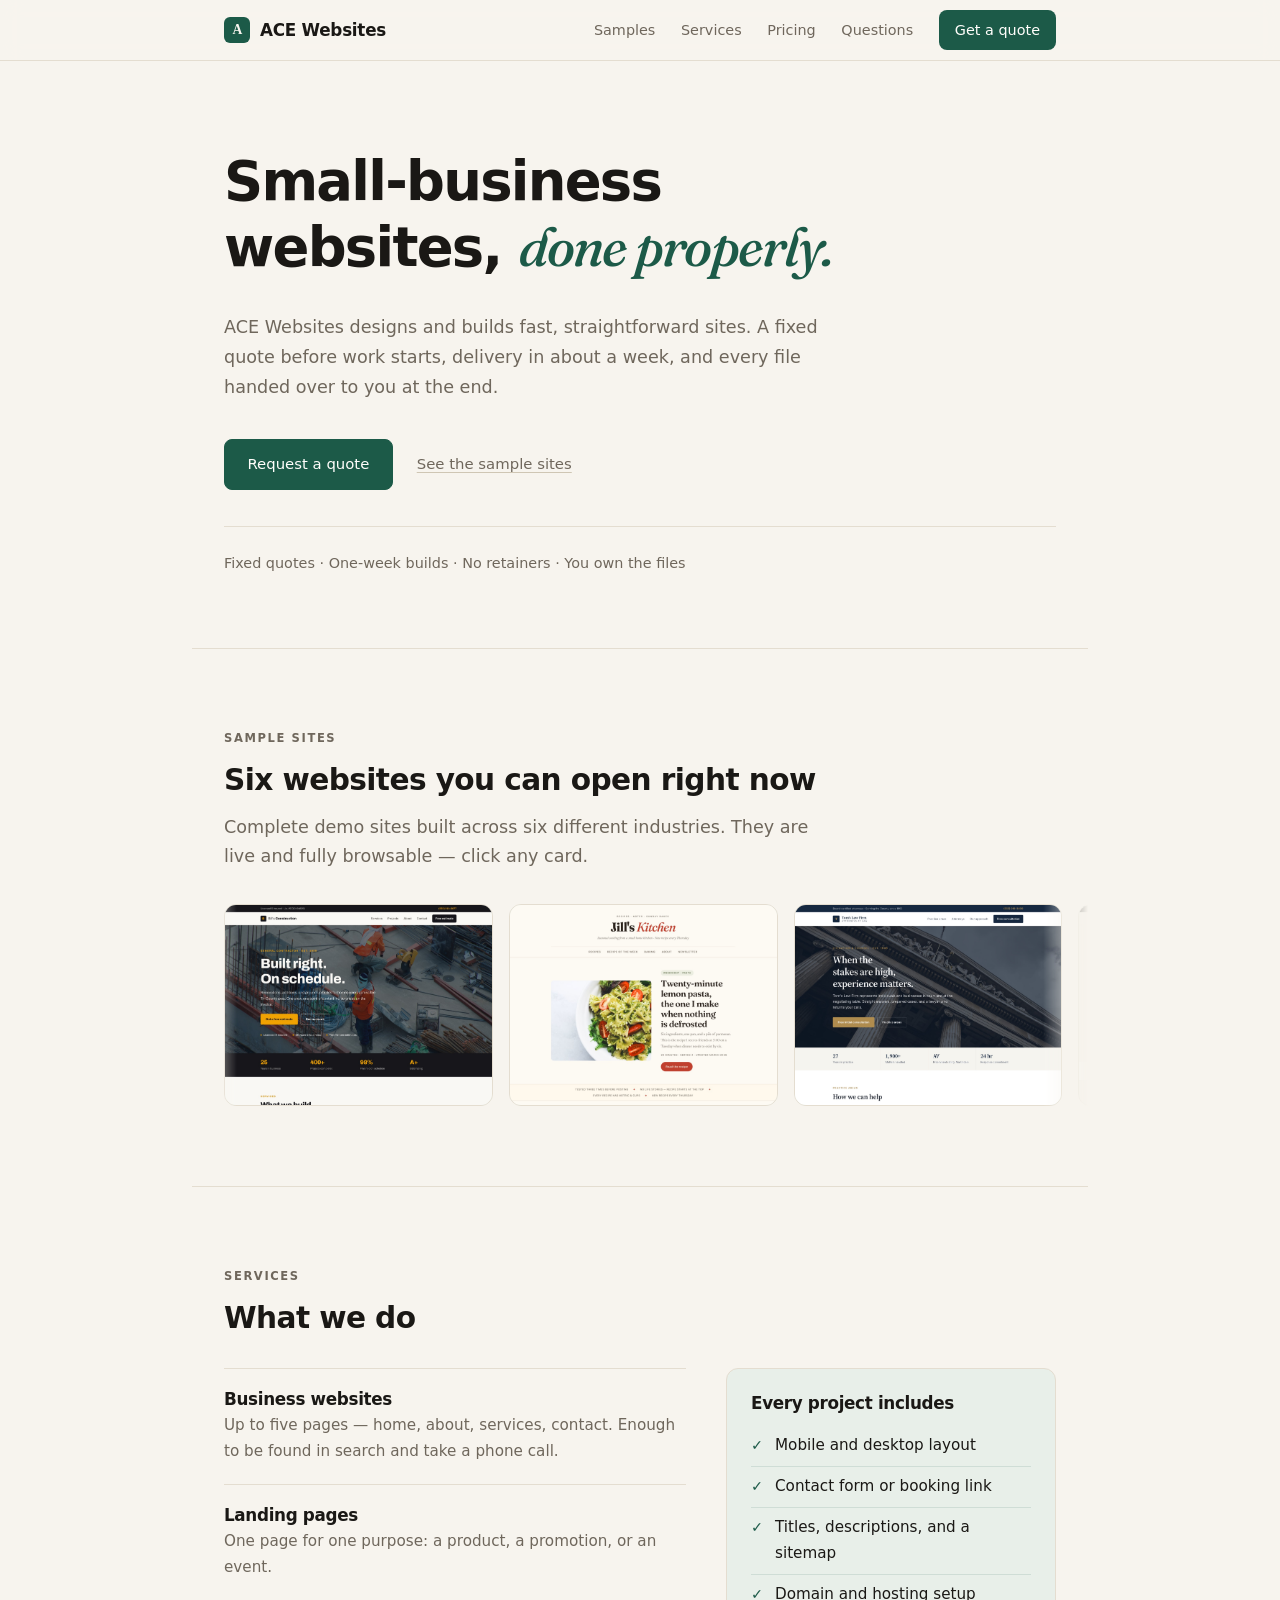
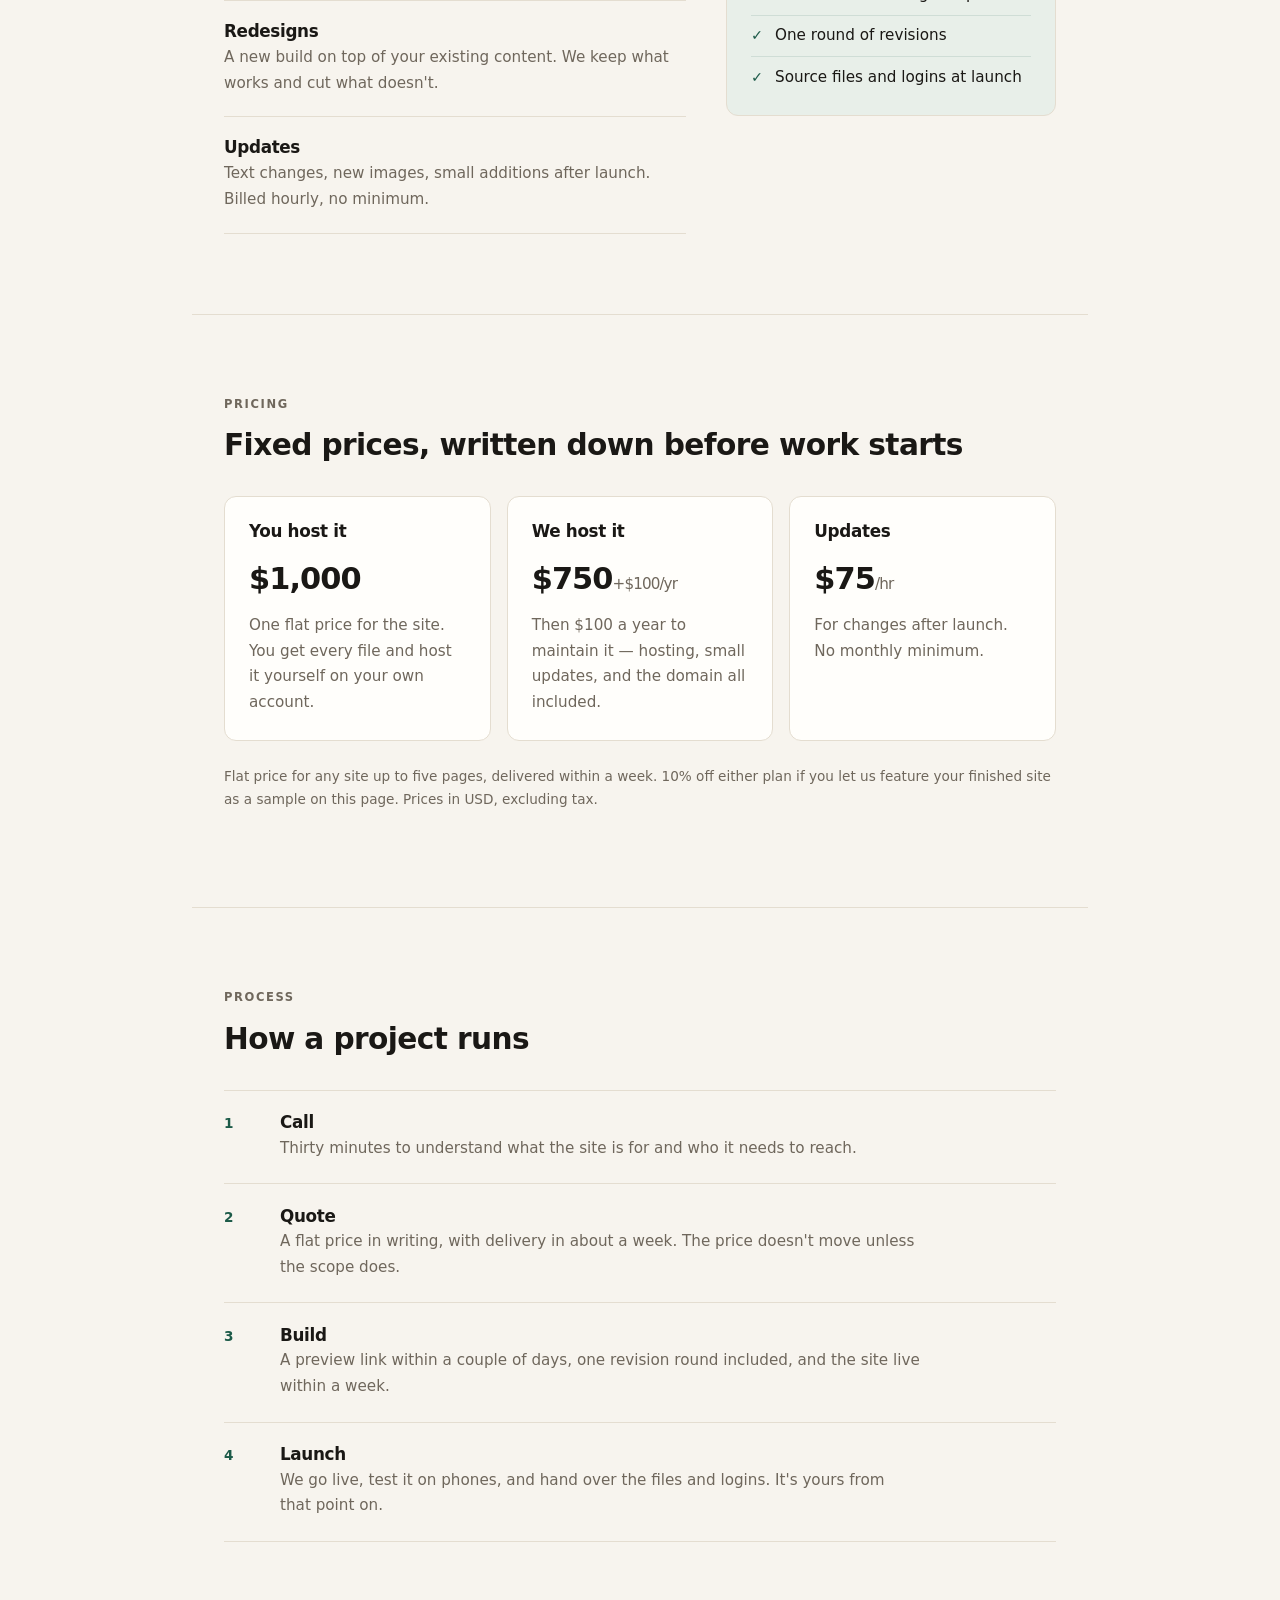
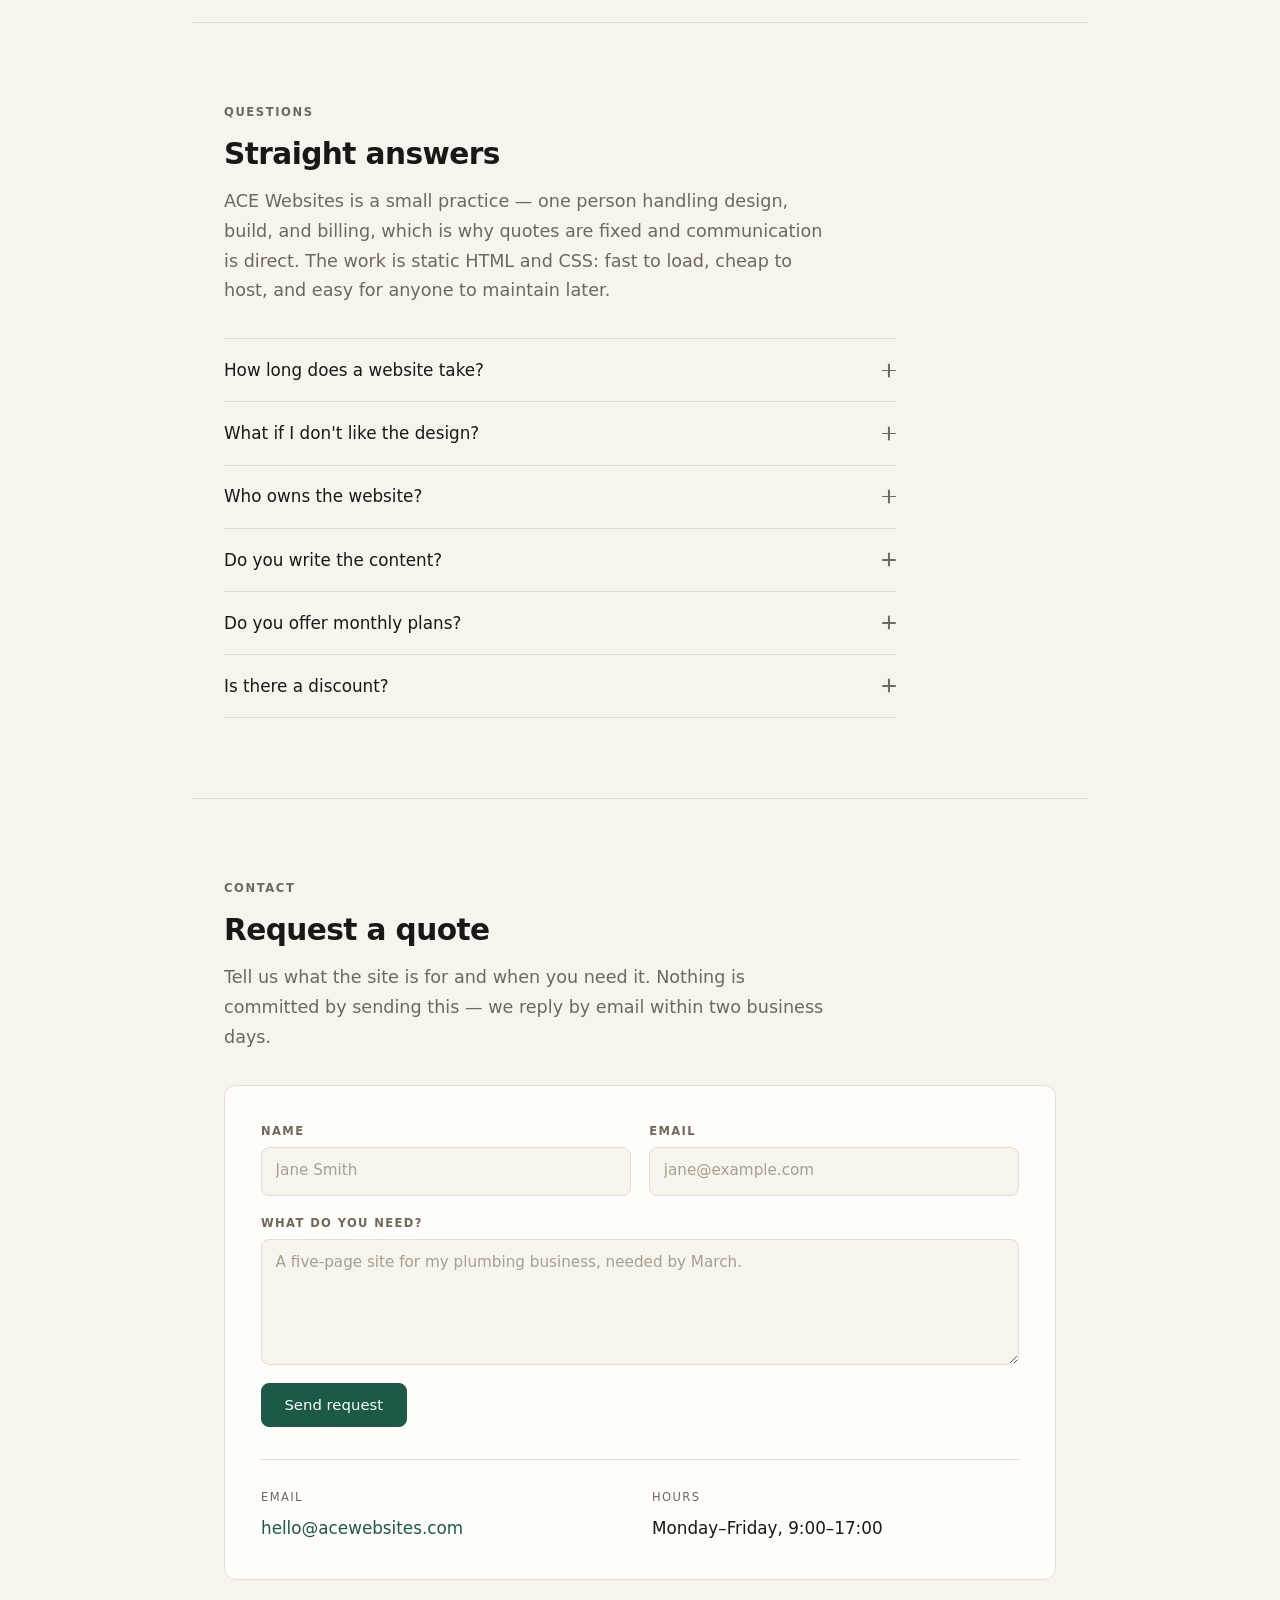
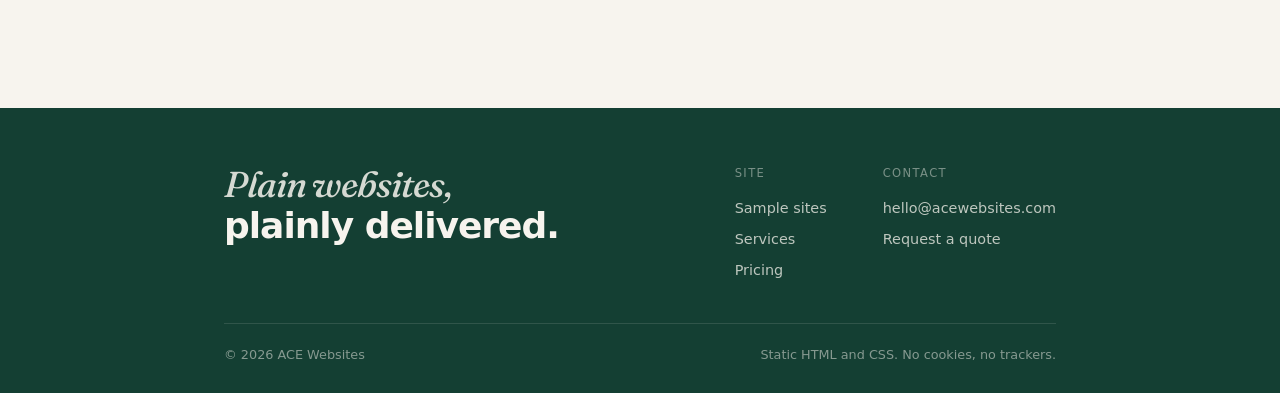
==== index.html @ e9042d72 "changes" ====
<!DOCTYPE html>
<html lang="en">
<head>
  <meta charset="utf-8">
  <meta name="viewport" content="width=device-width, initial-scale=1">
  <title>ACE Websites — Small-business websites, done properly</title>
  <meta name="description" content="ACE Websites designs and builds simple, fast websites for small businesses. Fixed quotes, one-week builds, no retainers. You own everything.">
  <link rel="preconnect" href="https://fonts.googleapis.com">
  <link rel="preconnect" href="https://fonts.gstatic.com" crossorigin>
  <link href="https://fonts.googleapis.com/css2?family=Fraunces:ital,opsz,wght@1,9..144,480&display=swap" rel="stylesheet">
  <link rel="stylesheet" href="styles.css">
  <link rel="icon" href="data:image/svg+xml,<svg xmlns='http://www.w3.org/2000/svg' viewBox='0 0 100 100'><rect width='100' height='100' rx='18' fill='%231c5a48'/><text x='50' y='67' font-size='54' text-anchor='middle' fill='%23f7f4ee' font-family='Georgia' font-weight='bold'>A</text></svg>">
</head>
<body>

  <a class="skip-link" href="#top">Skip to content</a>

  <header class="site-header">
    <div class="wrap header-inner">
      <a class="brand" href="#top">
        <span class="brand-mark" aria-hidden="true">A</span>
        <span>ACE Websites</span>
      </a>
      <nav class="nav">
        <a href="#work">Samples</a>
        <a href="#services">Services</a>
        <a href="#pricing">Pricing</a>
        <a href="#questions">Questions</a>
        <a class="nav-cta" href="#contact">Get a quote</a>
      </nav>
    </div>
  </header>

  <main id="top">

    <section class="hero wrap">
      <h1>Small-business websites, <em>done properly.</em></h1>
      <p class="lede">
        ACE Websites designs and builds fast, straightforward sites. A fixed
        quote before work starts, delivery in about a week, and every file
        handed over to you at the end.
      </p>
      <div class="hero-actions">
        <a class="button" href="#contact">Request a quote</a>
        <a class="text-link" href="#work">See the sample sites</a>
      </div>
      <p class="trust-line">Fixed quotes · One-week builds · No retainers · You own the files</p>
    </section>

    <section class="section wrap" id="work">
      <header class="section-head">
        <p class="section-label">Sample sites</p>
        <h2>Six websites you can open right now</h2>
        <p class="section-lede">
          Complete demo sites built across six different industries. They are
          live and fully browsable — click any card.
        </p>
      </header>
      <div class="showcase-wrap">
        <div class="showcase-track">
          <div class="showcase-set">
            <a class="showcase-item" href="BillsConstruction/" data-label='"Bill’s Construction" — open sample' aria-label="Open the Bill's Construction sample site">
              <img src="BillsConstruction/preview.jpg" alt="Bill's Construction homepage" loading="lazy">
            </a>
            <a class="showcase-item" href="JillsCooking/" data-label='"Jill’s Kitchen" — open sample' aria-label="Open the Jill's Kitchen sample site">
              <img src="JillsCooking/preview.jpg" alt="Jill's Kitchen homepage" loading="lazy">
            </a>
            <a class="showcase-item" href="TomsLaw/" data-label='"Tom’s Law Firm" — open sample' aria-label="Open the Tom's Law Firm sample site">
              <img src="TomsLaw/preview.jpg" alt="Tom's Law Firm homepage" loading="lazy">
            </a>
            <a class="showcase-item" href="DriftwoodCoffee/" data-label='"Driftwood Coffee Co." — open sample' aria-label="Open the Driftwood Coffee Co. sample site">
              <img src="DriftwoodCoffee/preview.jpg" alt="Driftwood Coffee Co. homepage" loading="lazy">
            </a>
            <a class="showcase-item" href="BarkleyGrooming/" data-label='"Barkley &amp; Co." — open sample' aria-label="Open the Barkley and Co. sample site">
              <img src="BarkleyGrooming/preview.jpg" alt="Barkley &amp; Co. homepage" loading="lazy">
            </a>
            <a class="showcase-item" href="IronsideBarber/" data-label='"Ironside Barber Co." — open sample' aria-label="Open the Ironside Barber Co. sample site">
              <img src="IronsideBarber/preview.jpg" alt="Ironside Barber Co. homepage" loading="lazy">
            </a>
          </div>
          <div class="showcase-set" aria-hidden="true">
            <a class="showcase-item" href="BillsConstruction/" tabindex="-1" data-label='"Bill’s Construction" — open sample'>
              <img src="BillsConstruction/preview.jpg" alt="" loading="lazy">
            </a>
            <a class="showcase-item" href="JillsCooking/" tabindex="-1" data-label='"Jill’s Kitchen" — open sample'>
              <img src="JillsCooking/preview.jpg" alt="" loading="lazy">
            </a>
            <a class="showcase-item" href="TomsLaw/" tabindex="-1" data-label='"Tom’s Law Firm" — open sample'>
              <img src="TomsLaw/preview.jpg" alt="" loading="lazy">
            </a>
            <a class="showcase-item" href="DriftwoodCoffee/" tabindex="-1" data-label='"Driftwood Coffee Co." — open sample'>
              <img src="DriftwoodCoffee/preview.jpg" alt="" loading="lazy">
            </a>
            <a class="showcase-item" href="BarkleyGrooming/" tabindex="-1" data-label='"Barkley &amp; Co." — open sample'>
              <img src="BarkleyGrooming/preview.jpg" alt="" loading="lazy">
            </a>
            <a class="showcase-item" href="IronsideBarber/" tabindex="-1" data-label='"Ironside Barber Co." — open sample'>
              <img src="IronsideBarber/preview.jpg" alt="" loading="lazy">
            </a>
          </div>
        </div>
      </div>
    </section>

    <section class="section wrap" id="services">
      <header class="section-head">
        <p class="section-label">Services</p>
        <h2>What we do</h2>
      </header>
      <div class="services-grid">
        <div class="service-list">
          <article class="service-item">
            <h3>Business websites</h3>
            <p>Up to five pages — home, about, services, contact. Enough to be found in search and take a phone call.</p>
          </article>
          <article class="service-item">
            <h3>Landing pages</h3>
            <p>One page for one purpose: a product, a promotion, or an event.</p>
          </article>
          <article class="service-item">
            <h3>Redesigns</h3>
            <p>A new build on top of your existing content. We keep what works and cut what doesn't.</p>
          </article>
          <article class="service-item">
            <h3>Updates</h3>
            <p>Text changes, new images, small additions after launch. Billed hourly, no minimum.</p>
          </article>
        </div>
        <aside class="includes">
          <h3>Every project includes</h3>
          <ul>
            <li>Mobile and desktop layout</li>
            <li>Contact form or booking link</li>
            <li>Titles, descriptions, and a sitemap</li>
            <li>Domain and hosting setup</li>
            <li>One round of revisions</li>
            <li>Source files and logins at launch</li>
          </ul>
        </aside>
      </div>
    </section>

    <section class="section wrap" id="pricing">
      <header class="section-head">
        <p class="section-label">Pricing</p>
        <h2>Fixed prices, written down before work starts</h2>
      </header>
      <div class="grid-3 pricing-grid">
        <article class="card price">
          <h3>You host it</h3>
          <p class="amount">$1,000</p>
          <p class="muted">One flat price for the site. You get every file and host it yourself on your own account.</p>
        </article>
        <article class="card price">
          <h3>We host it</h3>
          <p class="amount">$750<span>+$100/yr</span></p>
          <p class="muted">Then $100 a year to maintain it — hosting, small updates, and the domain all included.</p>
        </article>
        <article class="card price">
          <h3>Updates</h3>
          <p class="amount">$75<span>/hr</span></p>
          <p class="muted">For changes after launch. No monthly minimum.</p>
        </article>
      </div>
      <p class="fine">Flat price for any site up to five pages, delivered within a week. 10% off either plan if you let us feature your finished site as a sample on this page. Prices in USD, excluding tax.</p>
    </section>

    <section class="section wrap" id="process">
      <header class="section-head">
        <p class="section-label">Process</p>
        <h2>How a project runs</h2>
      </header>
      <ol class="steps">
        <li>
          <span class="step-num">1</span>
          <div class="step-body">
            <h3>Call</h3>
            <p>Thirty minutes to understand what the site is for and who it needs to reach.</p>
          </div>
        </li>
        <li>
          <span class="step-num">2</span>
          <div class="step-body">
            <h3>Quote</h3>
            <p>A flat price in writing, with delivery in about a week. The price doesn't move unless the scope does.</p>
          </div>
        </li>
        <li>
          <span class="step-num">3</span>
          <div class="step-body">
            <h3>Build</h3>
            <p>A preview link within a couple of days, one revision round included, and the site live within a week.</p>
          </div>
        </li>
        <li>
          <span class="step-num">4</span>
          <div class="step-body">
            <h3>Launch</h3>
            <p>We go live, test it on phones, and hand over the files and logins. It's yours from that point on.</p>
          </div>
        </li>
      </ol>
    </section>

    <section class="section wrap" id="questions">
      <header class="section-head">
        <p class="section-label">Questions</p>
        <h2>Straight answers</h2>
        <p class="section-lede">
          ACE Websites is a small practice — one person handling design, build,
          and billing, which is why quotes are fixed and communication is direct.
          The work is static HTML and CSS: fast to load, cheap to host, and easy
          for anyone to maintain later.
        </p>
      </header>
      <div class="faq">
        <details>
          <summary>How long does a website take?<span class="plus" aria-hidden="true"></span></summary>
          <p>About a week, once content and photos are supplied.</p>
        </details>
        <details>
          <summary>What if I don't like the design?<span class="plus" aria-hidden="true"></span></summary>
          <p>One revision round is included. Anything inside the agreed scope gets revised until it's right.</p>
        </details>
        <details>
          <summary>Who owns the website?<span class="plus" aria-hidden="true"></span></summary>
          <p>You do. The source files and the account logins are handed over at launch.</p>
        </details>
        <details>
          <summary>Do you write the content?<span class="plus" aria-hidden="true"></span></summary>
          <p>We edit what you send. Drafting pages from scratch is $50 per page.</p>
        </details>
        <details>
          <summary>Do you offer monthly plans?<span class="plus" aria-hidden="true"></span></summary>
          <p>No retainers. Builds are flat-priced — $1,000 if you host the files yourself, or $750 plus $100 a year if we host it, which covers maintenance and the domain. Otherwise updates are $75 an hour.</p>
        </details>
        <details>
          <summary>Is there a discount?<span class="plus" aria-hidden="true"></span></summary>
          <p>Yes — 10% off either plan if you let us use your finished site as a sample on this page.</p>
        </details>
      </div>
    </section>

    <section class="section wrap contact" id="contact">
      <header class="section-head">
        <p class="section-label">Contact</p>
        <h2>Request a quote</h2>
        <p class="section-lede">
          Tell us what the site is for and when you need it. Nothing is
          committed by sending this — we reply by email within two business days.
        </p>
      </header>
      <div class="contact-panel">
        <form id="quote-form" class="quote-form" novalidate>
          <div class="hp-field" aria-hidden="true">
            <label for="q-website">Website</label>
            <input id="q-website" name="website" type="text" tabindex="-1" autocomplete="off">
          </div>
          <div class="field">
            <label for="q-name">Name</label>
            <input id="q-name" name="name" type="text" required autocomplete="name" placeholder="Jane Smith">
          </div>
          <div class="field">
            <label for="q-email">Email</label>
            <input id="q-email" name="email" type="email" required autocomplete="email" placeholder="jane@example.com">
          </div>
          <div class="field field-full">
            <label for="q-message">What do you need?</label>
            <textarea id="q-message" name="message" rows="4" required placeholder="A five-page site for my plumbing business, needed by March."></textarea>
          </div>
          <div class="form-footer field-full">
            <button class="button" type="submit">Send request</button>
            <p id="form-status" class="form-status" role="status" aria-live="polite"></p>
          </div>
        </form>
        <div class="contact-rows">
          <div><span class="k">Email</span><a href="mailto:hello@acewebsites.com">hello@acewebsites.com</a></div>
          <div><span class="k">Hours</span>Monday–Friday, 9:00–17:00</div>
        </div>
      </div>
    </section>

  </main>

  <footer class="site-footer">
    <div class="wrap">
      <div class="footer-top">
        <p class="footer-word"><em>Plain websites,</em><br>plainly delivered.</p>
        <div class="footer-cols">
          <div>
            <span class="k">Site</span>
            <a href="#work">Sample sites</a>
            <a href="#services">Services</a>
            <a href="#pricing">Pricing</a>
          </div>
          <div>
            <span class="k">Contact</span>
            <a href="mailto:hello@acewebsites.com">hello@acewebsites.com</a>
            <a href="#contact">Request a quote</a>
          </div>
        </div>
      </div>
      <div class="footer-bottom">
        <span>© 2026 ACE Websites</span>
        <span>Static HTML and CSS. No cookies, no trackers.</span>
      </div>
    </div>
  </footer>

  <script src="script.js"></script>
</body>
</html>
---- styles.css ----
/* =========================================================
   ACE Websites

   One accent (green). Paper and ink.
   Surfaces: radius 12. Controls: radius 8.
   Hover = border/color change only.
   ========================================================= */

:root {
  --bg: #f7f4ee;
  --surface: #fffefb;
  --ink: #1a1815;
  --muted: #6f675c;
  --line: #e4ddd0;
  --line-strong: #cfc6b4;
  --green: #1c5a48;
  --green-dark: #143f33;
  --green-soft: #e8efe9;
  --radius: 12px;
  --radius-control: 8px;
  --max: 56rem;
  --pad: clamp(1.25rem, 4vw, 2rem);
  --ease: cubic-bezier(0.22, 1, 0.36, 1);
}

* { box-sizing: border-box; }

html { scroll-behavior: smooth; }

body {
  margin: 0;
  background: var(--bg);
  color: var(--ink);
  font-family: ui-sans-serif, system-ui, -apple-system, "Segoe UI", Helvetica, Arial, sans-serif;
  font-size: 1.05rem;
  line-height: 1.7;
  -webkit-font-smoothing: antialiased;
}

::selection { background: var(--green-soft); }

::-webkit-scrollbar { width: 10px; }
::-webkit-scrollbar-track { background: var(--bg); }
::-webkit-scrollbar-thumb { background: var(--line-strong); border-radius: 999px; border: 3px solid var(--bg); }
::-webkit-scrollbar-thumb:hover { background: var(--green); }

h1, h2, h3 {
  font-weight: 600;
  letter-spacing: -0.02em;
  line-height: 1.2;
  margin: 0 0 0.6em;
  text-wrap: balance;
}

h1 {
  font-size: clamp(2.5rem, 5.5vw, 3.4rem);
  letter-spacing: -0.032em;
}

h1 em {
  font-family: "Fraunces", Georgia, serif;
  font-style: italic;
  font-weight: 480;
  color: var(--green);
}

h2 { font-size: clamp(1.45rem, 3vw, 1.85rem); }
h3 { font-size: 1.05rem; margin-bottom: 0.4em; }

p { margin: 0 0 1rem; }

a { color: var(--green); }

:focus-visible {
  outline: 2px solid var(--green);
  outline-offset: 2px;
  border-radius: 3px;
}

.skip-link {
  position: absolute;
  left: -9999px;
  top: 0;
  background: var(--ink);
  color: var(--bg);
  padding: 0.6rem 1rem;
  z-index: 100;
}

.skip-link:focus { left: 0; }

.wrap {
  max-width: var(--max);
  margin: 0 auto;
  padding-inline: var(--pad);
}

/* Type utilities */

.section-label {
  font-size: 0.72rem;
  font-weight: 600;
  text-transform: uppercase;
  letter-spacing: 0.14em;
  color: var(--muted);
  margin: 0 0 0.9rem;
}

.lede, .section-lede {
  font-size: 1.1rem;
  color: var(--muted);
  max-width: 38rem;
}

.muted { color: var(--muted); }

.fine { font-size: 0.85rem; color: var(--muted); margin-top: 1.5rem; }

.k {
  display: block;
  font-size: 0.72rem;
  text-transform: uppercase;
  letter-spacing: 0.12em;
  color: var(--muted);
  margin-bottom: 0.4rem;
}

/* Header */

.site-header {
  position: sticky;
  top: 0;
  z-index: 10;
  background: rgba(247, 244, 238, 0.88);
  backdrop-filter: blur(10px);
  -webkit-backdrop-filter: blur(10px);
  border-bottom: 1px solid var(--line);
}

.header-inner {
  display: flex;
  align-items: center;
  justify-content: space-between;
  gap: 1rem;
  height: 3.75rem;
}

.brand {
  display: inline-flex;
  align-items: center;
  gap: 0.6rem;
  font-weight: 600;
  letter-spacing: -0.015em;
  text-decoration: none;
  color: var(--ink);
}

.brand-mark {
  display: grid;
  place-items: center;
  width: 1.65rem;
  height: 1.65rem;
  border-radius: 6px;
  background: var(--green);
  color: var(--bg);
  font-family: Georgia, serif;
  font-weight: 700;
  font-size: 0.85rem;
}

.nav {
  display: flex;
  align-items: center;
  gap: clamp(0.9rem, 2.5vw, 1.6rem);
  font-size: 0.9rem;
  font-weight: 500;
}

.nav a {
  text-decoration: none;
  color: var(--muted);
  transition: color 0.15s ease;
}

.nav a:hover { color: var(--ink); }

.nav-cta {
  background: var(--green);
  color: var(--surface) !important;
  padding: 0.5rem 1rem;
  border-radius: var(--radius-control);
  transition: background 0.15s ease;
}

.nav-cta:hover { background: var(--green-dark); color: var(--surface) !important; }

/* Hero */

.hero {
  padding-top: clamp(3.5rem, 9vw, 5.5rem);
  padding-bottom: clamp(3rem, 8vw, 4.5rem);
}

.hero .lede { margin-top: 1.25rem; }

.hero-actions {
  display: flex;
  align-items: center;
  gap: 1.5rem;
  flex-wrap: wrap;
  margin-top: 2.25rem;
}

.trust-line {
  margin: 2.25rem 0 0;
  padding-top: 1.5rem;
  border-top: 1px solid var(--line);
  font-size: 0.9rem;
  color: var(--muted);
}

.button {
  display: inline-block;
  background: var(--green);
  color: var(--surface);
  text-decoration: none;
  font-size: 0.93rem;
  font-weight: 500;
  font-family: inherit;
  padding: 0.75rem 1.4rem;
  border: 1px solid var(--green);
  border-radius: var(--radius-control);
  cursor: pointer;
  transition: background 0.15s ease, border-color 0.15s ease;
}

.button:hover { background: var(--green-dark); border-color: var(--green-dark); }

.button:disabled { opacity: 0.55; cursor: wait; }

.text-link {
  font-size: 0.93rem;
  font-weight: 500;
  color: var(--muted);
  text-decoration: underline;
  text-underline-offset: 3px;
  text-decoration-color: var(--line-strong);
  transition: color 0.15s ease, text-decoration-color 0.15s ease;
}

.text-link:hover { color: var(--ink); text-decoration-color: var(--green); }

/* Sections */

.section {
  padding-block: clamp(3.5rem, 8vw, 5rem);
  border-top: 1px solid var(--line);
}

.section-head { margin-bottom: 2rem; }
.section-head h2 { margin-bottom: 0; }
.section-head .section-lede { margin-top: 0.9rem; }

/* Cards */

.grid-3 {
  display: grid;
  grid-template-columns: repeat(3, 1fr);
  gap: 1rem;
}

.card {
  background: var(--surface);
  border: 1px solid var(--line);
  border-radius: var(--radius);
  padding: 1.5rem;
  transition: border-color 0.15s ease;
}

.card:hover { border-color: var(--line-strong); }

.card p { font-size: 0.95rem; color: var(--muted); margin: 0; }

/* Services */

.services-grid {
  display: grid;
  grid-template-columns: 1.4fr 1fr;
  gap: clamp(1.5rem, 4vw, 2.5rem);
  align-items: start;
}

.service-list {
  border-top: 1px solid var(--line);
}

.service-item {
  padding: 1.25rem 0;
  border-bottom: 1px solid var(--line);
}

.service-item h3 { margin-bottom: 0.2rem; }

.service-item p {
  margin: 0;
  color: var(--muted);
  font-size: 0.95rem;
}

.includes {
  background: var(--green-soft);
  border: 1px solid var(--line);
  border-radius: var(--radius);
  padding: 1.5rem;
}

.includes h3 { margin-bottom: 0.75rem; }

.includes ul {
  list-style: none;
  margin: 0;
  padding: 0;
  font-size: 0.95rem;
}

.includes li {
  position: relative;
  padding: 0.45rem 0 0.45rem 1.5rem;
  border-bottom: 1px solid rgba(28, 90, 72, 0.12);
}

.includes li:last-child { border-bottom: 0; padding-bottom: 0; }

.includes li::before {
  content: "✓";
  position: absolute;
  left: 0;
  color: var(--green);
  font-weight: 700;
  font-size: 0.9rem;
}

/* Pricing */

.price .amount {
  font-size: 1.9rem;
  font-weight: 600;
  letter-spacing: -0.03em;
  color: var(--ink);
  margin: 0.75rem 0 0.5rem;
  font-variant-numeric: tabular-nums;
}

.price .amount span { font-size: 0.95rem; font-weight: 400; color: var(--muted); }

/* Process */

.steps {
  list-style: none;
  margin: 0;
  padding: 0;
  border-top: 1px solid var(--line);
}

.steps li {
  display: grid;
  grid-template-columns: 2.5rem 1fr;
  gap: 1rem;
  padding: 1.35rem 0;
  border-bottom: 1px solid var(--line);
  align-items: baseline;
}

.step-num {
  font-size: 0.85rem;
  font-weight: 600;
  color: var(--green);
  font-variant-numeric: tabular-nums;
}

.step-body h3 { margin-bottom: 0.2rem; }

.step-body p {
  margin: 0;
  color: var(--muted);
  font-size: 0.95rem;
  max-width: 40rem;
}

/* Showcase */

.showcase-wrap {
  overflow: hidden;
  margin-inline: calc(var(--pad) * -1);
  padding-inline: var(--pad);
  mask-image: linear-gradient(90deg, transparent, #000 5%, #000 95%, transparent);
  -webkit-mask-image: linear-gradient(90deg, transparent, #000 5%, #000 95%, transparent);
}

.showcase-track {
  display: flex;
  gap: 1rem;
  width: max-content;
  animation: showcase-scroll 90s linear infinite;
}

.showcase-wrap:hover .showcase-track,
.showcase-wrap:focus-within .showcase-track {
  animation-play-state: paused;
}

.showcase-set {
  display: flex;
  gap: 1rem;
}

@keyframes showcase-scroll {
  to { transform: translateX(calc(-50% - 0.5rem)); }
}

.showcase-item {
  position: relative;
  flex: none;
  width: clamp(15rem, 21vw, 17.5rem);
  border: 1px solid var(--line);
  border-radius: var(--radius);
  overflow: hidden;
  aspect-ratio: 4 / 3;
  background: var(--green-soft);
  transition: border-color 0.15s ease;
  display: block;
}

.showcase-item img {
  width: 100%;
  height: 100%;
  object-fit: cover;
  object-position: top center;
}

a.showcase-item { text-decoration: none; }

a.showcase-item::before {
  content: attr(data-label);
  position: absolute;
  left: 1rem;
  bottom: 0.9rem;
  z-index: 2;
  color: #fff;
  font-size: 0.82rem;
  font-weight: 600;
  letter-spacing: 0.01em;
  text-shadow: 0 1px 4px rgba(0, 0, 0, 0.5);
  opacity: 0;
  transition: opacity 0.15s ease;
  pointer-events: none;
}

a.showcase-item:hover::before { opacity: 1; }

a.showcase-item::after {
  content: "";
  position: absolute;
  inset: 0;
  background: rgba(26, 24, 21, 0);
  transition: background 0.15s ease;
}

a.showcase-item:hover { border-color: var(--line-strong); }
a.showcase-item:hover::after { background: rgba(26, 24, 21, 0.12); }

/* FAQ */

.faq {
  margin: 0;
  max-width: 42rem;
  border-top: 1px solid var(--line);
}

.faq details { border-bottom: 1px solid var(--line); }

.faq summary {
  display: flex;
  align-items: center;
  justify-content: space-between;
  gap: 1rem;
  padding: 1.05rem 0;
  font-weight: 500;
  cursor: pointer;
  list-style: none;
  transition: color 0.15s ease;
}

.faq summary:hover { color: var(--green); }

.faq summary::-webkit-details-marker { display: none; }

.plus {
  position: relative;
  flex: none;
  width: 0.9rem;
  height: 0.9rem;
}

.plus::before, .plus::after {
  content: "";
  position: absolute;
  top: calc(50% - 0.75px);
  left: 0;
  right: 0;
  height: 1.5px;
  background: var(--muted);
  border-radius: 2px;
  transition: transform 0.2s var(--ease), background 0.15s ease;
}

.plus::after { transform: rotate(90deg); }

details[open] .plus::before,
details[open] .plus::after { background: var(--green); }

details[open] .plus::after { transform: rotate(0deg); }

.faq p {
  margin: 0;
  padding: 0 0 1.15rem;
  color: var(--muted);
  font-size: 0.95rem;
  max-width: 38rem;
}

/* Contact */

.contact-panel {
  background: var(--surface);
  border: 1px solid var(--line);
  border-radius: var(--radius);
  padding: clamp(1.5rem, 4vw, 2.25rem);
}

.quote-form {
  display: grid;
  grid-template-columns: 1fr 1fr;
  gap: 1.15rem;
  margin-bottom: 2rem;
}

.field { display: flex; flex-direction: column; gap: 0.35rem; }
.field-full { grid-column: 1 / -1; }

/* Honeypot: off-screen, not display:none (bots check for that) */
.hp-field {
  position: absolute;
  left: -9999px;
  top: auto;
  width: 1px;
  height: 1px;
  overflow: hidden;
}

.quote-form label {
  font-size: 0.72rem;
  font-weight: 600;
  text-transform: uppercase;
  letter-spacing: 0.12em;
  color: var(--muted);
}

.quote-form input,
.quote-form textarea {
  font: inherit;
  font-size: 0.95rem;
  color: var(--ink);
  background: var(--bg);
  border: 1px solid var(--line);
  border-radius: var(--radius-control);
  padding: 0.65rem 0.85rem;
  transition: border-color 0.15s ease, box-shadow 0.15s ease;
}

.quote-form textarea { resize: vertical; }

.quote-form input:focus,
.quote-form textarea:focus {
  outline: none;
  border-color: var(--green);
  box-shadow: 0 0 0 3px var(--green-soft);
}

.quote-form input::placeholder,
.quote-form textarea::placeholder { color: #a89e8e; }

.form-footer {
  display: flex;
  align-items: center;
  gap: 1.25rem;
  flex-wrap: wrap;
}

.form-status { font-size: 0.9rem; color: var(--muted); margin: 0; }
.form-status.success { color: var(--green); font-weight: 500; }
.form-status.error { color: #a03d1f; font-weight: 500; }

.contact-rows {
  display: grid;
  grid-template-columns: 1fr 1fr;
  gap: 1.5rem;
  padding-top: 1.75rem;
  border-top: 1px solid var(--line);
}

.contact-rows a { text-decoration: none; font-weight: 500; }
.contact-rows a:hover { text-decoration: underline; text-underline-offset: 3px; }

/* Footer */

.site-footer {
  margin-top: clamp(1.5rem, 5vw, 3rem);
  background: var(--green-dark);
  color: rgba(247, 244, 238, 0.75);
}

.site-footer a { color: rgba(247, 244, 238, 0.75); text-decoration: none; }
.site-footer a:hover { color: var(--surface); }

.site-footer .k { color: rgba(247, 244, 238, 0.45); }

.footer-top {
  display: flex;
  justify-content: space-between;
  gap: 2.5rem;
  flex-wrap: wrap;
  padding-block: clamp(2.5rem, 6vw, 3.5rem) 2.5rem;
}

.footer-word {
  font-size: clamp(1.6rem, 4vw, 2.25rem);
  font-weight: 600;
  letter-spacing: -0.028em;
  line-height: 1.15;
  color: var(--bg);
  margin: 0;
}

.footer-word em {
  font-family: "Fraunces", Georgia, serif;
  font-style: italic;
  font-weight: 480;
  color: rgba(247, 244, 238, 0.85);
}

.footer-cols { display: flex; gap: clamp(2rem, 6vw, 3.5rem); }

.footer-cols > div {
  display: flex;
  flex-direction: column;
  gap: 0.4rem;
  font-size: 0.9rem;
}

.footer-bottom {
  display: flex;
  justify-content: space-between;
  gap: 1rem;
  flex-wrap: wrap;
  padding-block: 1.25rem 1.75rem;
  border-top: 1px solid rgba(247, 244, 238, 0.12);
  font-size: 0.8rem;
  color: rgba(247, 244, 238, 0.5);
}

/* Responsive */

@media (max-width: 860px) {
  .grid-3 { grid-template-columns: 1fr 1fr; }
  .services-grid { grid-template-columns: 1fr; }
}

@media (max-width: 720px) {
  .nav a:not(.nav-cta) { display: none; }
  .footer-top { flex-direction: column; }

  .showcase-wrap {
    overflow-x: auto;
    scroll-snap-type: x mandatory;
    -webkit-overflow-scrolling: touch;
    scrollbar-width: none;
    mask-image: none;
    -webkit-mask-image: none;
  }

  .showcase-wrap::-webkit-scrollbar { display: none; }

  .showcase-track { animation: none; }

  .showcase-set[aria-hidden="true"] { display: none; }

  .showcase-item {
    width: 78vw;
    max-width: 20rem;
    scroll-snap-align: center;
  }
}

@media (max-width: 560px) {
  .grid-3, .contact-rows { grid-template-columns: 1fr; }
  .quote-form { grid-template-columns: 1fr; }
  .steps li { grid-template-columns: 2rem 1fr; }
}

@media (prefers-reduced-motion: reduce) {
  html { scroll-behavior: auto; }

  .showcase-track { animation: none; }

  .showcase-wrap {
    overflow-x: auto;
    scroll-snap-type: x mandatory;
    mask-image: none;
    -webkit-mask-image: none;
  }

  .showcase-set[aria-hidden="true"] { display: none; }

  .showcase-item { scroll-snap-align: center; }
}
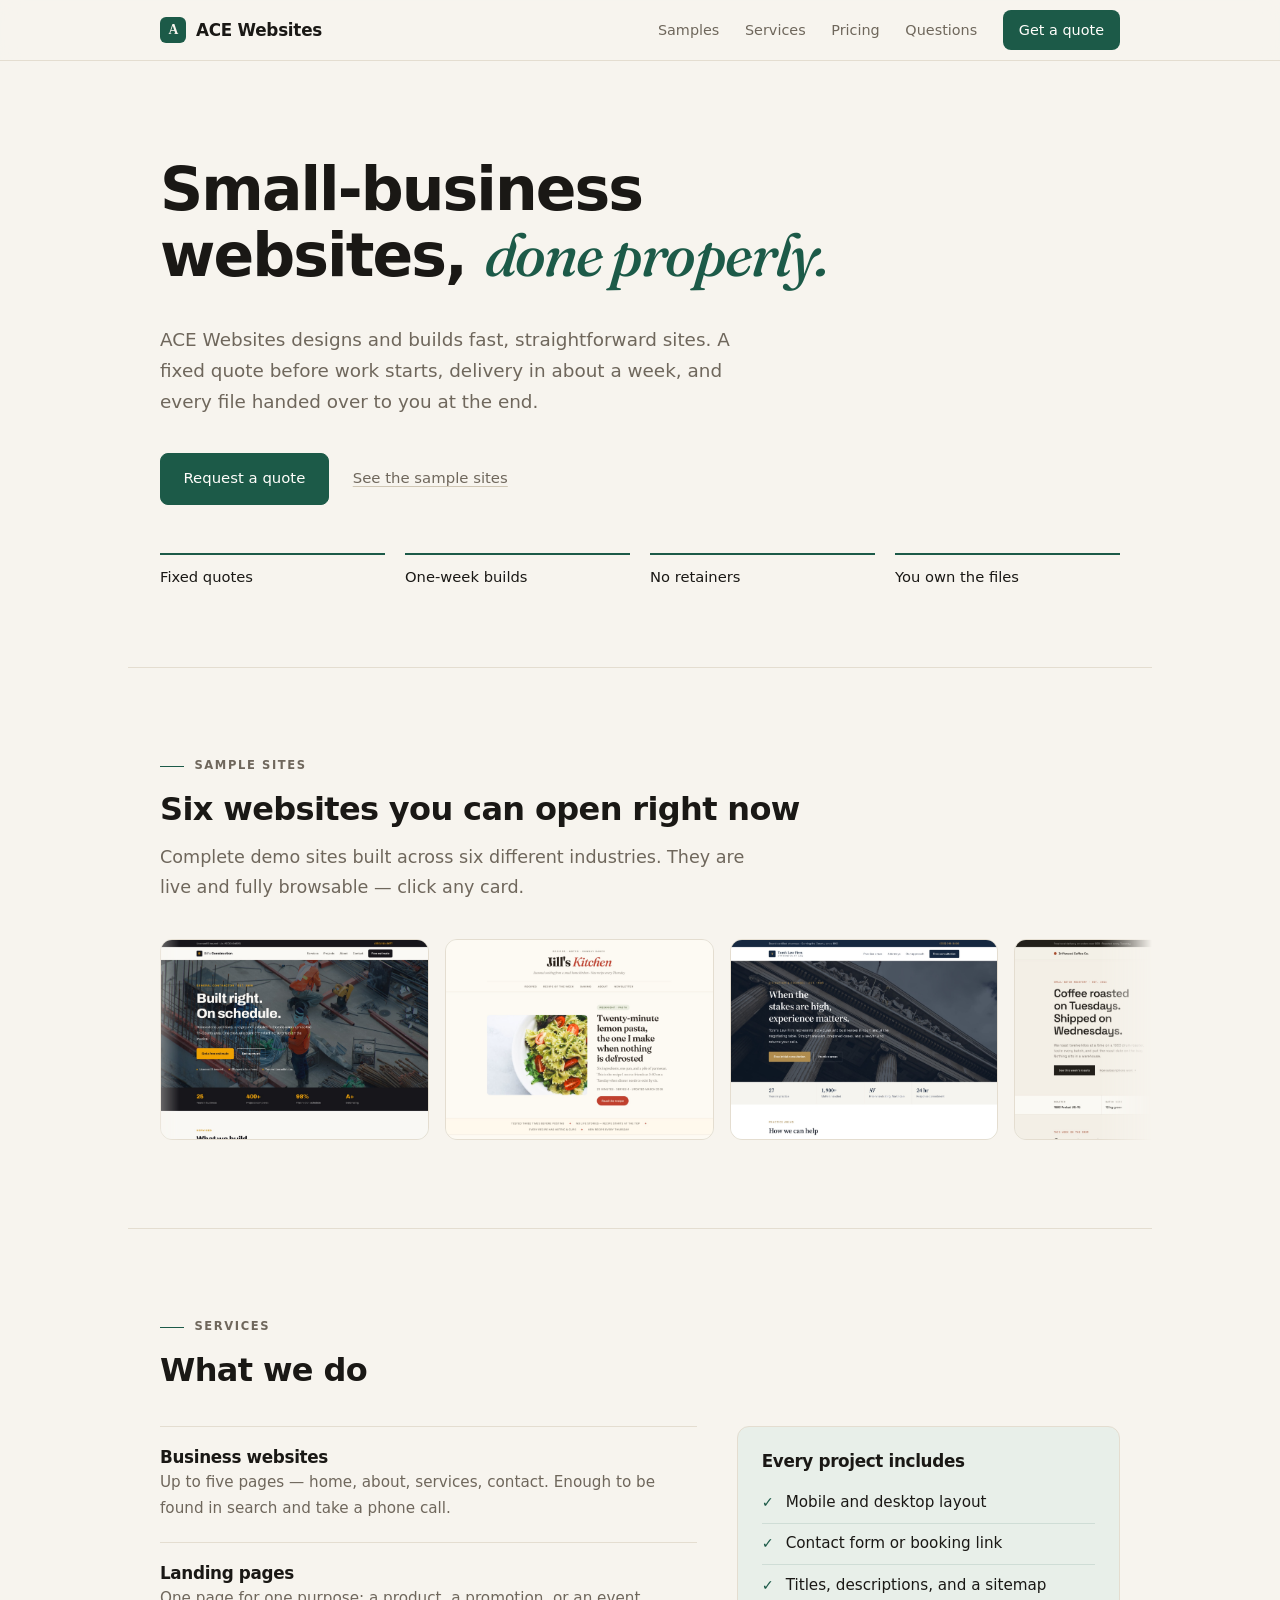
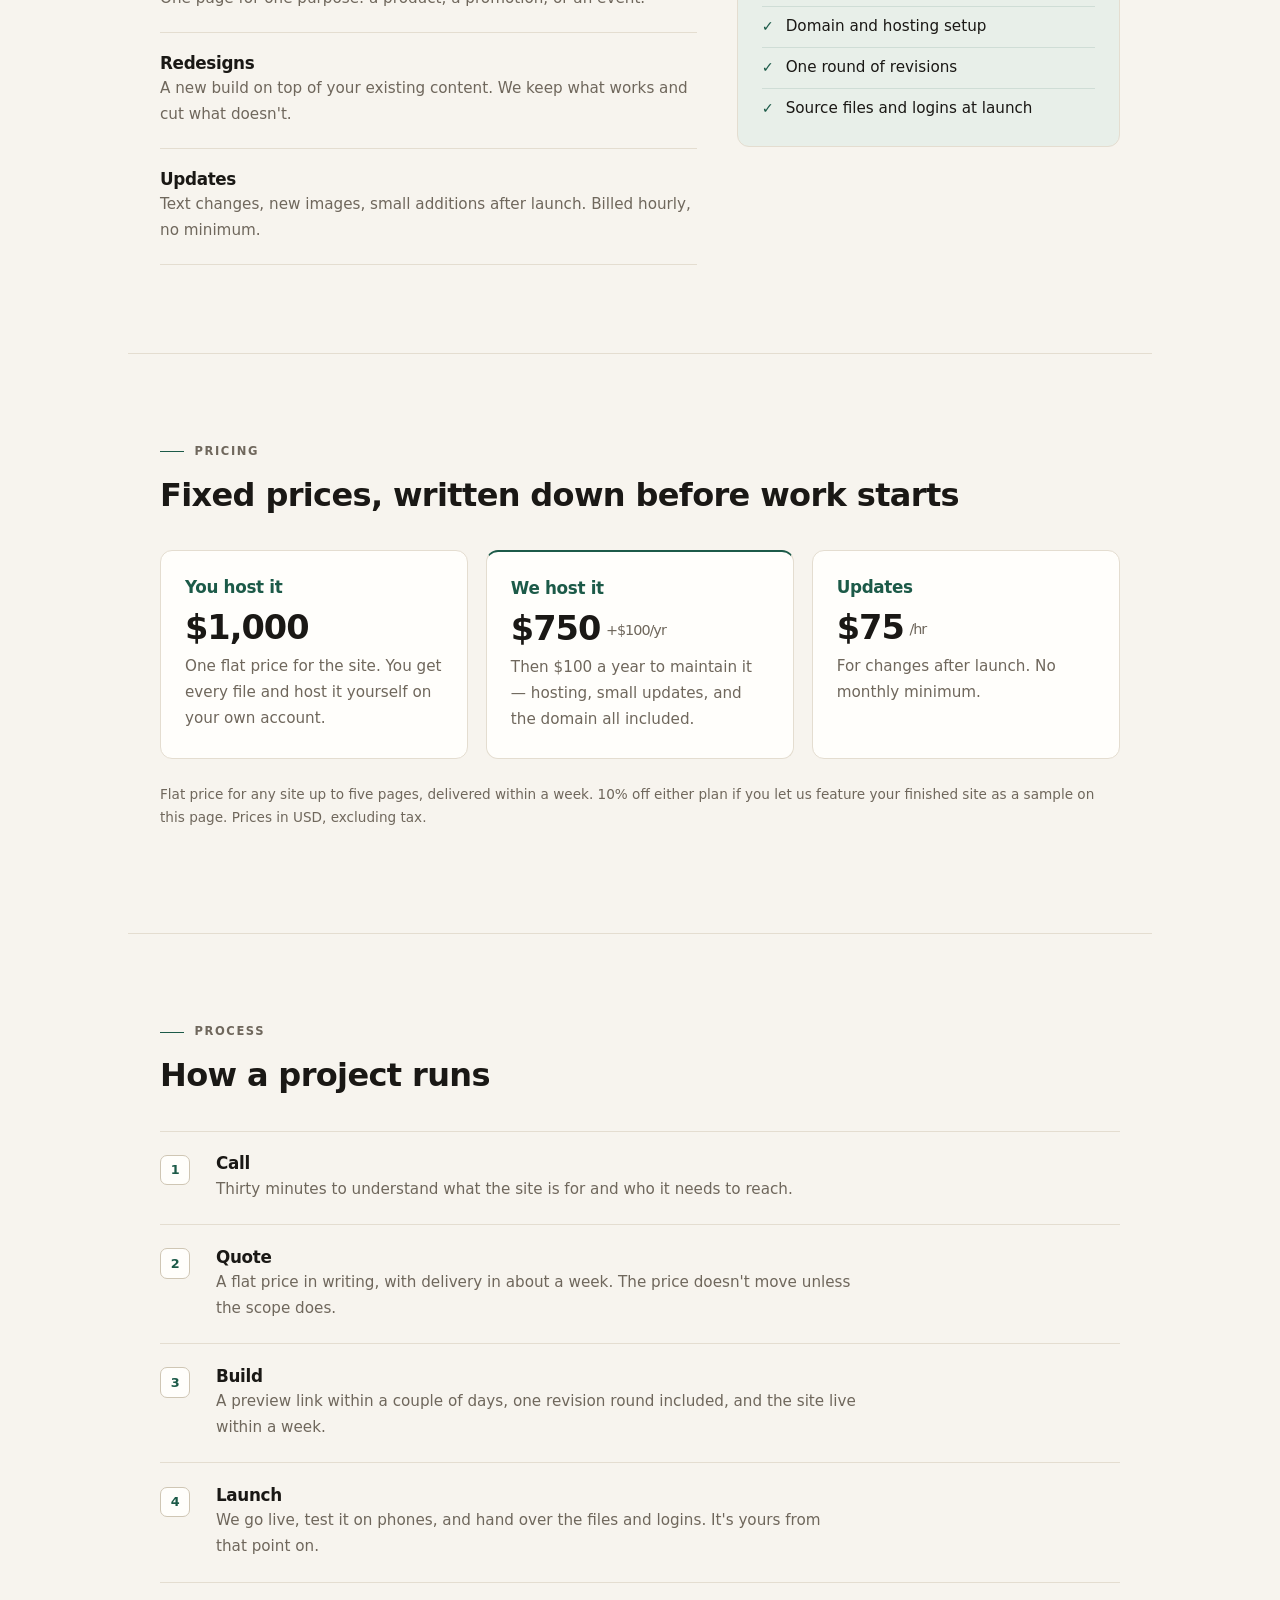
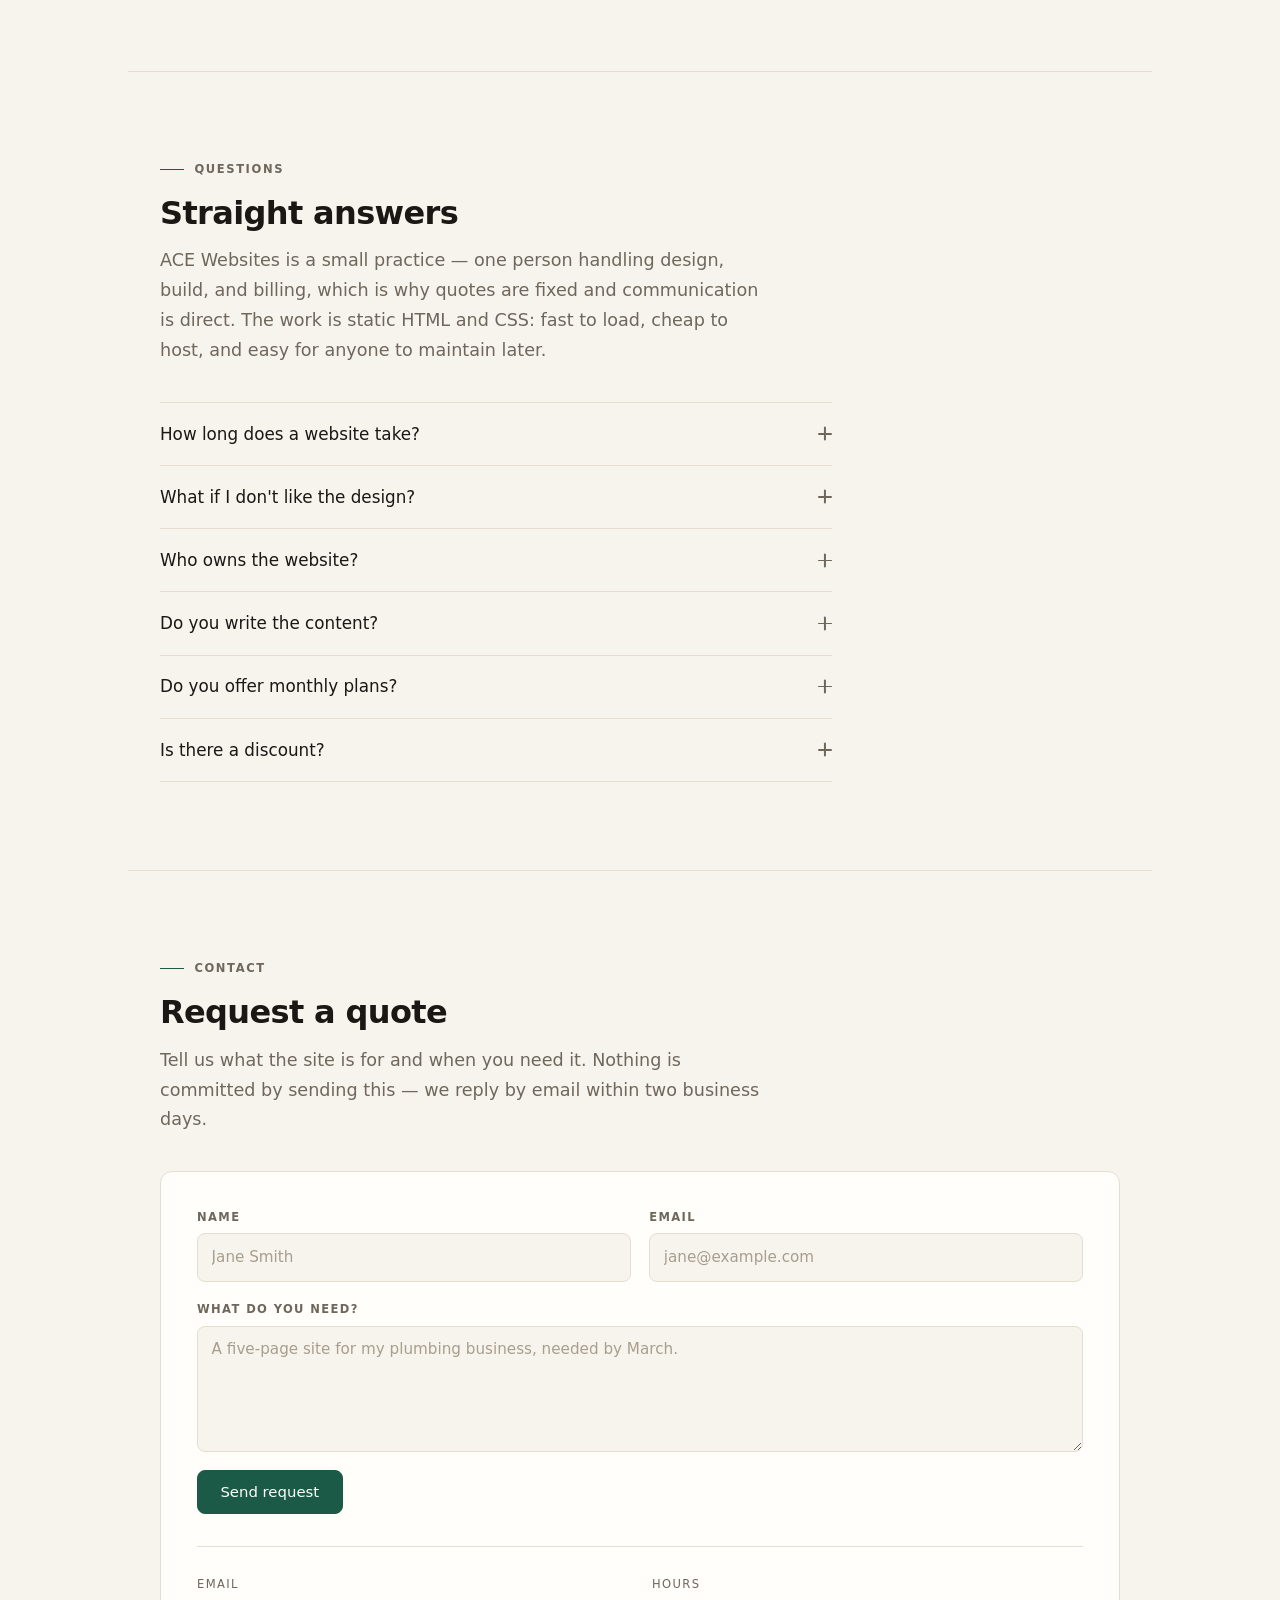
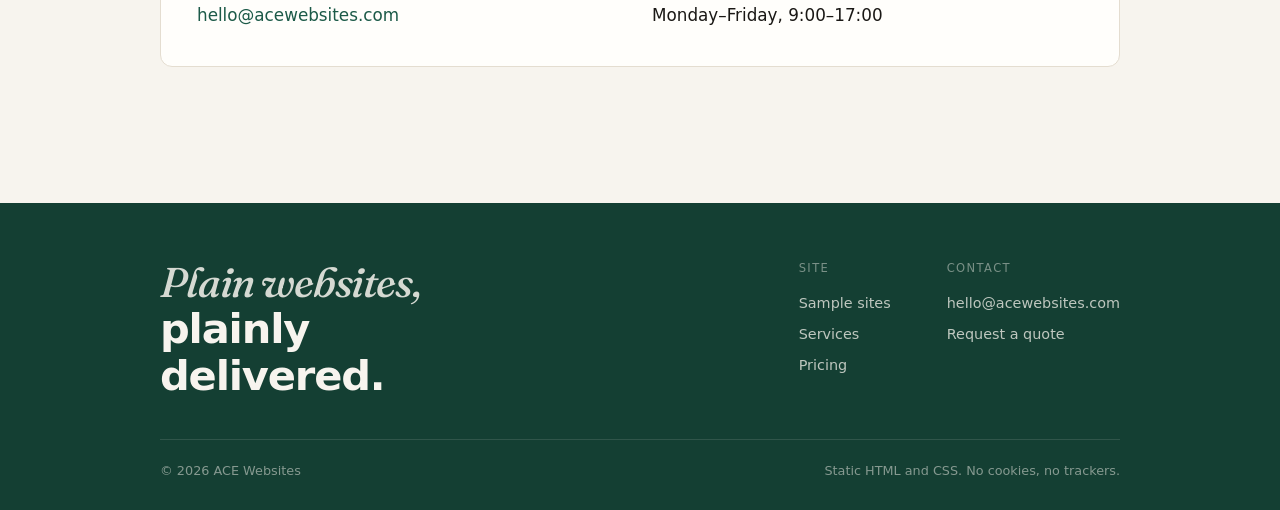
==== commit 57004ed0: "changes" ====
--- a/index.html
+++ b/index.html
@@ -21,14 +21,24 @@
         <span class="brand-mark" aria-hidden="true">A</span>
         <span>ACE Websites</span>
       </a>
-      <nav class="nav">
-        <a href="#work">Samples</a>
-        <a href="#services">Services</a>
-        <a href="#pricing">Pricing</a>
-        <a href="#questions">Questions</a>
-        <a class="nav-cta" href="#contact">Get a quote</a>
-      </nav>
+      <div class="header-right">
+        <nav class="nav">
+          <a href="#work">Samples</a>
+          <a href="#services">Services</a>
+          <a href="#pricing">Pricing</a>
+          <a href="#questions">Questions</a>
+          <a class="nav-cta" href="#contact">Get a quote</a>
+        </nav>
+        <button class="nav-toggle" type="button" aria-expanded="false" aria-controls="nav-menu">Menu</button>
+      </div>
     </div>
+    <nav class="nav-menu" id="nav-menu" aria-label="Site">
+      <a href="#work">Samples</a>
+      <a href="#services">Services</a>
+      <a href="#pricing">Pricing</a>
+      <a href="#questions">Questions</a>
+    </nav>
+    <div class="scroll-progress" aria-hidden="true"></div>
   </header>
 
   <main id="top">
@@ -44,7 +54,12 @@
         <a class="button" href="#contact">Request a quote</a>
         <a class="text-link" href="#work">See the sample sites</a>
       </div>
-      <p class="trust-line">Fixed quotes · One-week builds · No retainers · You own the files</p>
+      <ul class="facts">
+        <li>Fixed quotes</li>
+        <li>One-week builds</li>
+        <li>No retainers</li>
+        <li>You own the files</li>
+      </ul>
     </section>
 
     <section class="section wrap" id="work">
@@ -151,7 +166,7 @@
           <p class="amount">$1,000</p>
           <p class="muted">One flat price for the site. You get every file and host it yourself on your own account.</p>
         </article>
-        <article class="card price">
+        <article class="card price price--featured">
           <h3>We host it</h3>
           <p class="amount">$750<span>+$100/yr</span></p>
           <p class="muted">Then $100 a year to maintain it — hosting, small updates, and the domain all included.</p>
@@ -307,6 +322,7 @@
     </div>
   </footer>
 
+  <script src="ui.js"></script>
   <script src="script.js"></script>
 </body>
 </html>
--- a/styles.css
+++ b/styles.css
@@ -4,6 +4,7 @@
    One accent (green). Paper and ink.
    Surfaces: radius 12. Controls: radius 8.
    Hover = border/color change only.
+   Motion = small distances, one easing curve, reveal once.
    ========================================================= */
 
 :root {
@@ -18,7 +19,8 @@
   --green-soft: #e8efe9;
   --radius: 12px;
   --radius-control: 8px;
-  --max: 56rem;
+  --max: 64rem;
+  --header-h: 3.75rem;
   --pad: clamp(1.25rem, 4vw, 2rem);
   --ease: cubic-bezier(0.22, 1, 0.36, 1);
 }
@@ -37,7 +39,10 @@
   -webkit-font-smoothing: antialiased;
 }
 
-::selection { background: var(--green-soft); }
+::selection { background: var(--green); color: var(--surface); }
+
+/* Sticky header must not cover anchor targets */
+main section[id] { scroll-margin-top: calc(var(--header-h) + 1rem); }
 
 ::-webkit-scrollbar { width: 10px; }
 ::-webkit-scrollbar-track { background: var(--bg); }
@@ -53,8 +58,9 @@
 }
 
 h1 {
-  font-size: clamp(2.5rem, 5.5vw, 3.4rem);
+  font-size: clamp(2.6rem, 6vw, 3.75rem);
   letter-spacing: -0.032em;
+  line-height: 1.08;
 }
 
 h1 em {
@@ -64,7 +70,7 @@
   color: var(--green);
 }
 
-h2 { font-size: clamp(1.45rem, 3vw, 1.85rem); }
+h2 { font-size: clamp(1.55rem, 3.2vw, 2rem); }
 h3 { font-size: 1.05rem; margin-bottom: 0.4em; }
 
 p { margin: 0 0 1rem; }
@@ -98,12 +104,23 @@
 /* Type utilities */
 
 .section-label {
+  display: flex;
+  align-items: center;
+  gap: 0.65rem;
   font-size: 0.72rem;
   font-weight: 600;
   text-transform: uppercase;
   letter-spacing: 0.14em;
   color: var(--muted);
   margin: 0 0 0.9rem;
+}
+
+.section-label::before {
+  content: "";
+  flex: none;
+  width: 1.5rem;
+  height: 1px;
+  background: var(--green);
 }
 
 .lede, .section-lede {
@@ -131,10 +148,27 @@
   position: sticky;
   top: 0;
   z-index: 10;
-  background: rgba(247, 244, 238, 0.88);
+  background: rgba(247, 244, 238, 0.9);
   backdrop-filter: blur(10px);
   -webkit-backdrop-filter: blur(10px);
   border-bottom: 1px solid var(--line);
+  transition: background 0.25s ease, border-color 0.25s ease;
+}
+
+.site-header.is-scrolled {
+  background: var(--bg);
+  border-bottom-color: var(--line-strong);
+}
+
+.scroll-progress {
+  position: absolute;
+  left: 0;
+  bottom: 0;
+  width: 100%;
+  height: 2px;
+  background: var(--green);
+  transform: scaleX(var(--p, 0));
+  transform-origin: left;
 }
 
 .header-inner {
@@ -142,7 +176,13 @@
   align-items: center;
   justify-content: space-between;
   gap: 1rem;
-  height: 3.75rem;
+  height: var(--header-h);
+}
+
+.header-right {
+  display: flex;
+  align-items: center;
+  gap: 0.75rem;
 }
 
 .brand {
@@ -184,6 +224,14 @@
 
 .nav a:hover { color: var(--ink); }
 
+.nav a.is-active:not(.nav-cta) {
+  color: var(--ink);
+  text-decoration: underline;
+  text-decoration-color: var(--green);
+  text-decoration-thickness: 1.5px;
+  text-underline-offset: 0.45em;
+}
+
 .nav-cta {
   background: var(--green);
   color: var(--surface) !important;
@@ -194,14 +242,68 @@
 
 .nav-cta:hover { background: var(--green-dark); color: var(--surface) !important; }
 
+/* Mobile menu */
+
+.nav-toggle {
+  display: none;
+  background: none;
+  border: 1px solid var(--line-strong);
+  border-radius: var(--radius-control);
+  font: inherit;
+  font-size: 0.78rem;
+  font-weight: 600;
+  text-transform: uppercase;
+  letter-spacing: 0.1em;
+  color: var(--ink);
+  padding: 0.45rem 0.85rem;
+  cursor: pointer;
+}
+
+.nav-toggle[aria-expanded="true"] {
+  background: var(--green);
+  border-color: var(--green);
+  color: var(--surface);
+}
+
+.nav-menu {
+  display: none;
+  position: absolute;
+  left: 0;
+  right: 0;
+  top: 100%;
+  background: var(--bg);
+  border-bottom: 1px solid var(--line-strong);
+  padding: 0.35rem var(--pad) 0.9rem;
+}
+
+.nav-menu.is-open { display: flex; flex-direction: column; }
+
+.nav-menu a {
+  padding: 0.7rem 0;
+  border-bottom: 1px solid var(--line);
+  font-size: 0.95rem;
+  font-weight: 500;
+  text-decoration: none;
+  color: var(--ink);
+}
+
+.nav-menu a:last-child { border-bottom: 0; }
+.nav-menu a.is-active { color: var(--green); }
+
 /* Hero */
 
 .hero {
-  padding-top: clamp(3.5rem, 9vw, 5.5rem);
-  padding-bottom: clamp(3rem, 8vw, 4.5rem);
-}
-
-.hero .lede { margin-top: 1.25rem; }
+  padding-top: clamp(3.5rem, 9vw, 6rem);
+  padding-bottom: clamp(3rem, 8vw, 5rem);
+}
+
+.hero h1 { max-width: 17ch; }
+
+.hero .lede {
+  margin-top: 1.4rem;
+  font-size: 1.15rem;
+  max-width: 36rem;
+}
 
 .hero-actions {
   display: flex;
@@ -211,12 +313,21 @@
   margin-top: 2.25rem;
 }
 
-.trust-line {
-  margin: 2.25rem 0 0;
-  padding-top: 1.5rem;
-  border-top: 1px solid var(--line);
-  font-size: 0.9rem;
-  color: var(--muted);
+.facts {
+  list-style: none;
+  display: grid;
+  grid-template-columns: repeat(4, 1fr);
+  gap: 1.25rem;
+  margin: 3rem 0 0;
+  padding: 0;
+}
+
+.facts li {
+  border-top: 2px solid var(--green);
+  padding-top: 0.7rem;
+  font-size: 0.92rem;
+  font-weight: 500;
+  line-height: 1.45;
 }
 
 .button {
@@ -253,11 +364,11 @@
 /* Sections */
 
 .section {
-  padding-block: clamp(3.5rem, 8vw, 5rem);
+  padding-block: clamp(3.75rem, 8vw, 5.5rem);
   border-top: 1px solid var(--line);
 }
 
-.section-head { margin-bottom: 2rem; }
+.section-head { margin-bottom: 2.25rem; }
 .section-head h2 { margin-bottom: 0; }
 .section-head .section-lede { margin-top: 0.9rem; }
 
@@ -266,14 +377,14 @@
 .grid-3 {
   display: grid;
   grid-template-columns: repeat(3, 1fr);
-  gap: 1rem;
+  gap: 1.1rem;
 }
 
 .card {
   background: var(--surface);
   border: 1px solid var(--line);
   border-radius: var(--radius);
-  padding: 1.5rem;
+  padding: 1.6rem 1.5rem;
   transition: border-color 0.15s ease;
 }
 
@@ -342,16 +453,28 @@
 
 /* Pricing */
 
+.price--featured { border-top: 2px solid var(--green); }
+
+.price h3 { color: var(--green); }
+
 .price .amount {
-  font-size: 1.9rem;
+  font-size: 2.1rem;
+  line-height: 1.05;
   font-weight: 600;
   letter-spacing: -0.03em;
   color: var(--ink);
-  margin: 0.75rem 0 0.5rem;
+  margin: 0.8rem 0 0.55rem;
   font-variant-numeric: tabular-nums;
 }
 
-.price .amount span { font-size: 0.95rem; font-weight: 400; color: var(--muted); }
+.price .amount span {
+  display: inline-block;
+  margin-left: 0.35rem;
+  font-size: 0.9rem;
+  font-weight: 500;
+  color: var(--muted);
+  vertical-align: 0.35em;
+}
 
 /* Process */
 
@@ -368,13 +491,21 @@
   gap: 1rem;
   padding: 1.35rem 0;
   border-bottom: 1px solid var(--line);
-  align-items: baseline;
+  align-items: start;
 }
 
 .step-num {
-  font-size: 0.85rem;
+  display: grid;
+  place-items: center;
+  width: 1.9rem;
+  height: 1.9rem;
+  margin-top: 0.1rem;
+  border: 1px solid var(--line-strong);
+  border-radius: 7px;
+  background: var(--surface);
+  color: var(--green);
+  font-size: 0.8rem;
   font-weight: 600;
-  color: var(--green);
   font-variant-numeric: tabular-nums;
 }
 
@@ -450,24 +581,30 @@
   font-size: 0.82rem;
   font-weight: 600;
   letter-spacing: 0.01em;
-  text-shadow: 0 1px 4px rgba(0, 0, 0, 0.5);
   opacity: 0;
-  transition: opacity 0.15s ease;
+  transform: translateY(4px);
+  transition: opacity 0.2s ease, transform 0.2s var(--ease);
   pointer-events: none;
 }
 
-a.showcase-item:hover::before { opacity: 1; }
+a.showcase-item:hover::before,
+a.showcase-item:focus-visible::before {
+  opacity: 1;
+  transform: none;
+}
 
 a.showcase-item::after {
   content: "";
   position: absolute;
   inset: 0;
-  background: rgba(26, 24, 21, 0);
-  transition: background 0.15s ease;
+  background: linear-gradient(to top, rgba(20, 18, 15, 0.62), rgba(20, 18, 15, 0) 48%);
+  opacity: 0;
+  transition: opacity 0.2s ease;
 }
 
 a.showcase-item:hover { border-color: var(--line-strong); }
-a.showcase-item:hover::after { background: rgba(26, 24, 21, 0.12); }
+a.showcase-item:hover::after,
+a.showcase-item:focus-visible::after { opacity: 1; }
 
 /* FAQ */
 
@@ -527,6 +664,11 @@
   color: var(--muted);
   font-size: 0.95rem;
   max-width: 38rem;
+  animation: faq-open 0.28s var(--ease);
+}
+
+@keyframes faq-open {
+  from { opacity: 0; transform: translateY(-4px); }
 }
 
 /* Contact */
@@ -634,12 +776,13 @@
 }
 
 .footer-word {
-  font-size: clamp(1.6rem, 4vw, 2.25rem);
+  font-size: clamp(1.75rem, 4.5vw, 2.6rem);
   font-weight: 600;
   letter-spacing: -0.028em;
-  line-height: 1.15;
+  line-height: 1.12;
   color: var(--bg);
   margin: 0;
+  max-width: 12ch;
 }
 
 .footer-word em {
@@ -669,6 +812,21 @@
   color: rgba(247, 244, 238, 0.5);
 }
 
+/* Scroll reveals — applied only when JS is running (.js on <html>).
+   Small distance, once per element, staggered within a group. */
+
+.js .reveal {
+  opacity: 0;
+  transform: translateY(14px);
+}
+
+.js .reveal.is-visible {
+  opacity: 1;
+  transform: none;
+  transition: opacity 0.55s var(--ease), transform 0.55s var(--ease);
+  transition-delay: calc(var(--d, 0) * 65ms);
+}
+
 /* Responsive */
 
 @media (max-width: 860px) {
@@ -678,7 +836,15 @@
 
 @media (max-width: 720px) {
   .nav a:not(.nav-cta) { display: none; }
+  .nav-toggle { display: inline-flex; }
   .footer-top { flex-direction: column; }
+  .hero h1 { max-width: none; }
+
+  .facts {
+    grid-template-columns: 1fr 1fr;
+    gap: 1rem 1.25rem;
+    margin-top: 2.5rem;
+  }
 
   .showcase-wrap {
     overflow-x: auto;
@@ -711,6 +877,14 @@
 @media (prefers-reduced-motion: reduce) {
   html { scroll-behavior: auto; }
 
+  .js .reveal {
+    opacity: 1 !important;
+    transform: none !important;
+    transition: none !important;
+  }
+
+  .faq p { animation: none; }
+
   .showcase-track { animation: none; }
 
   .showcase-wrap {
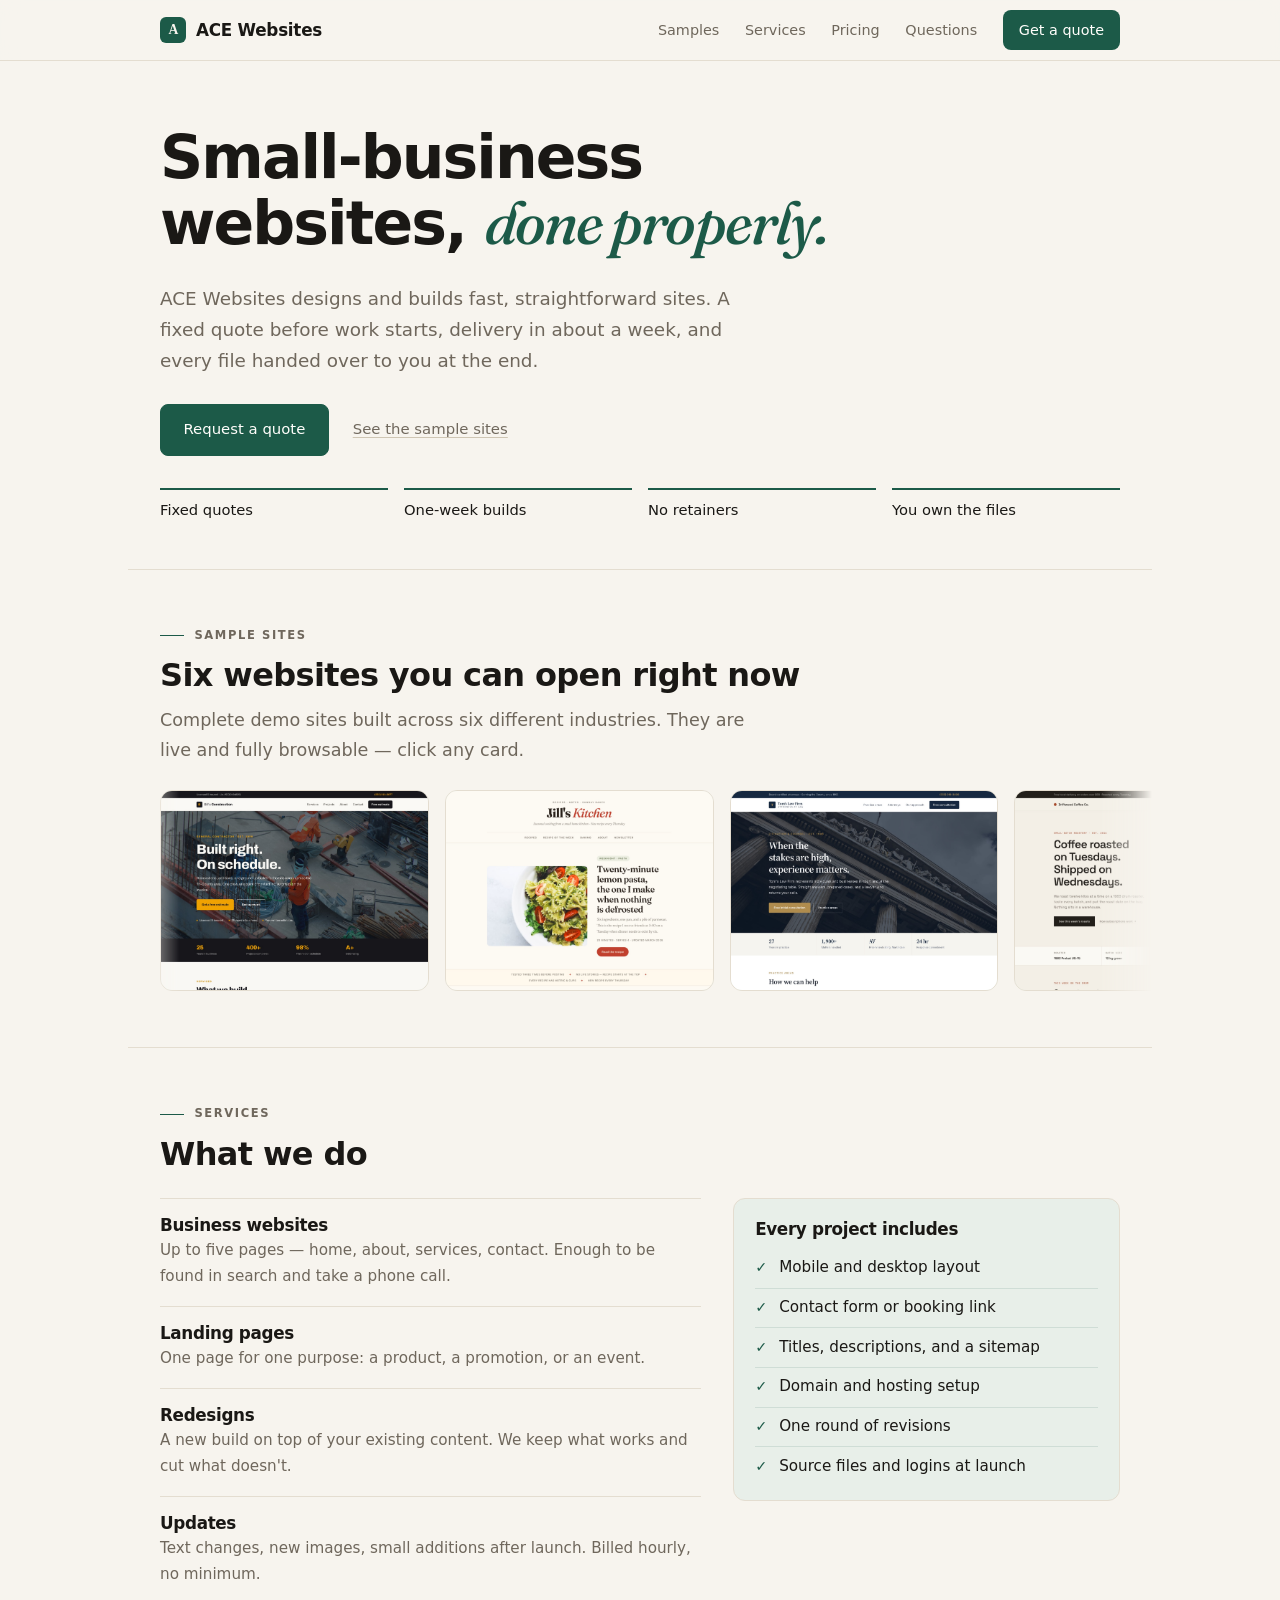
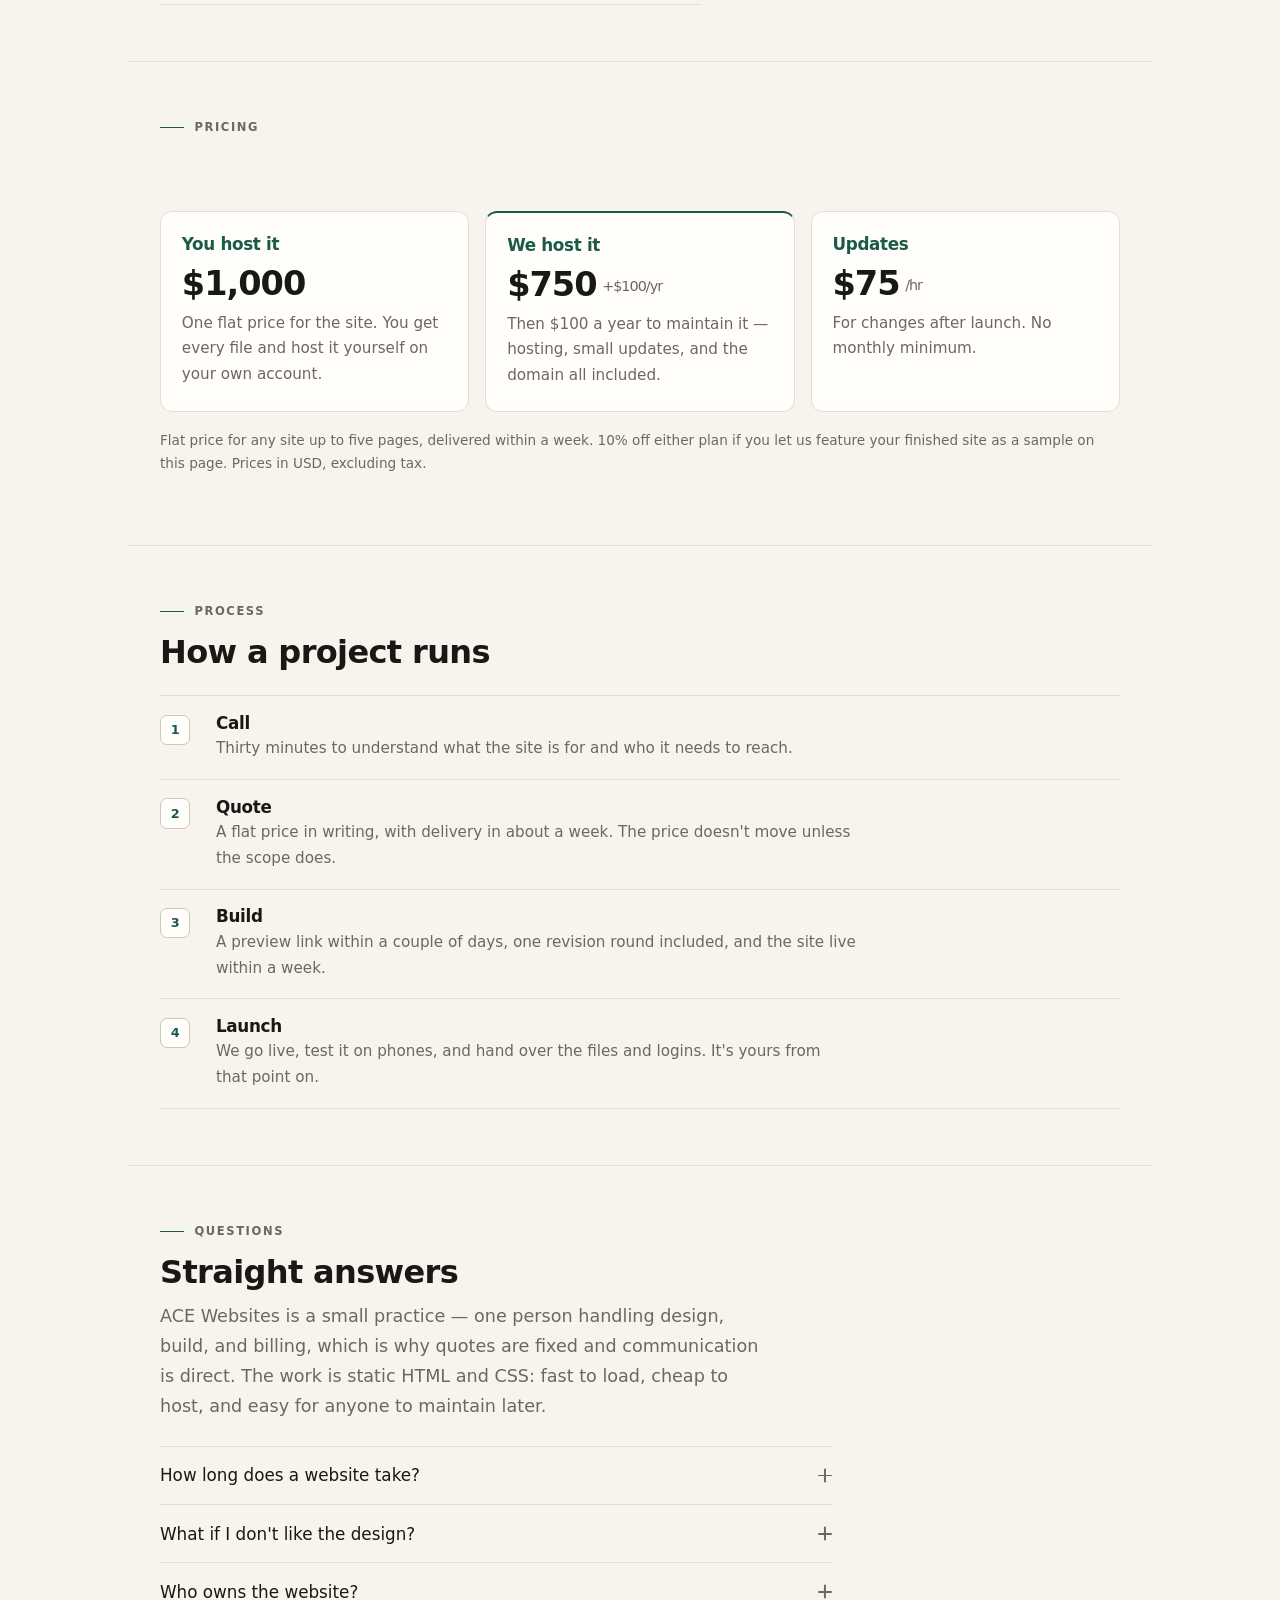
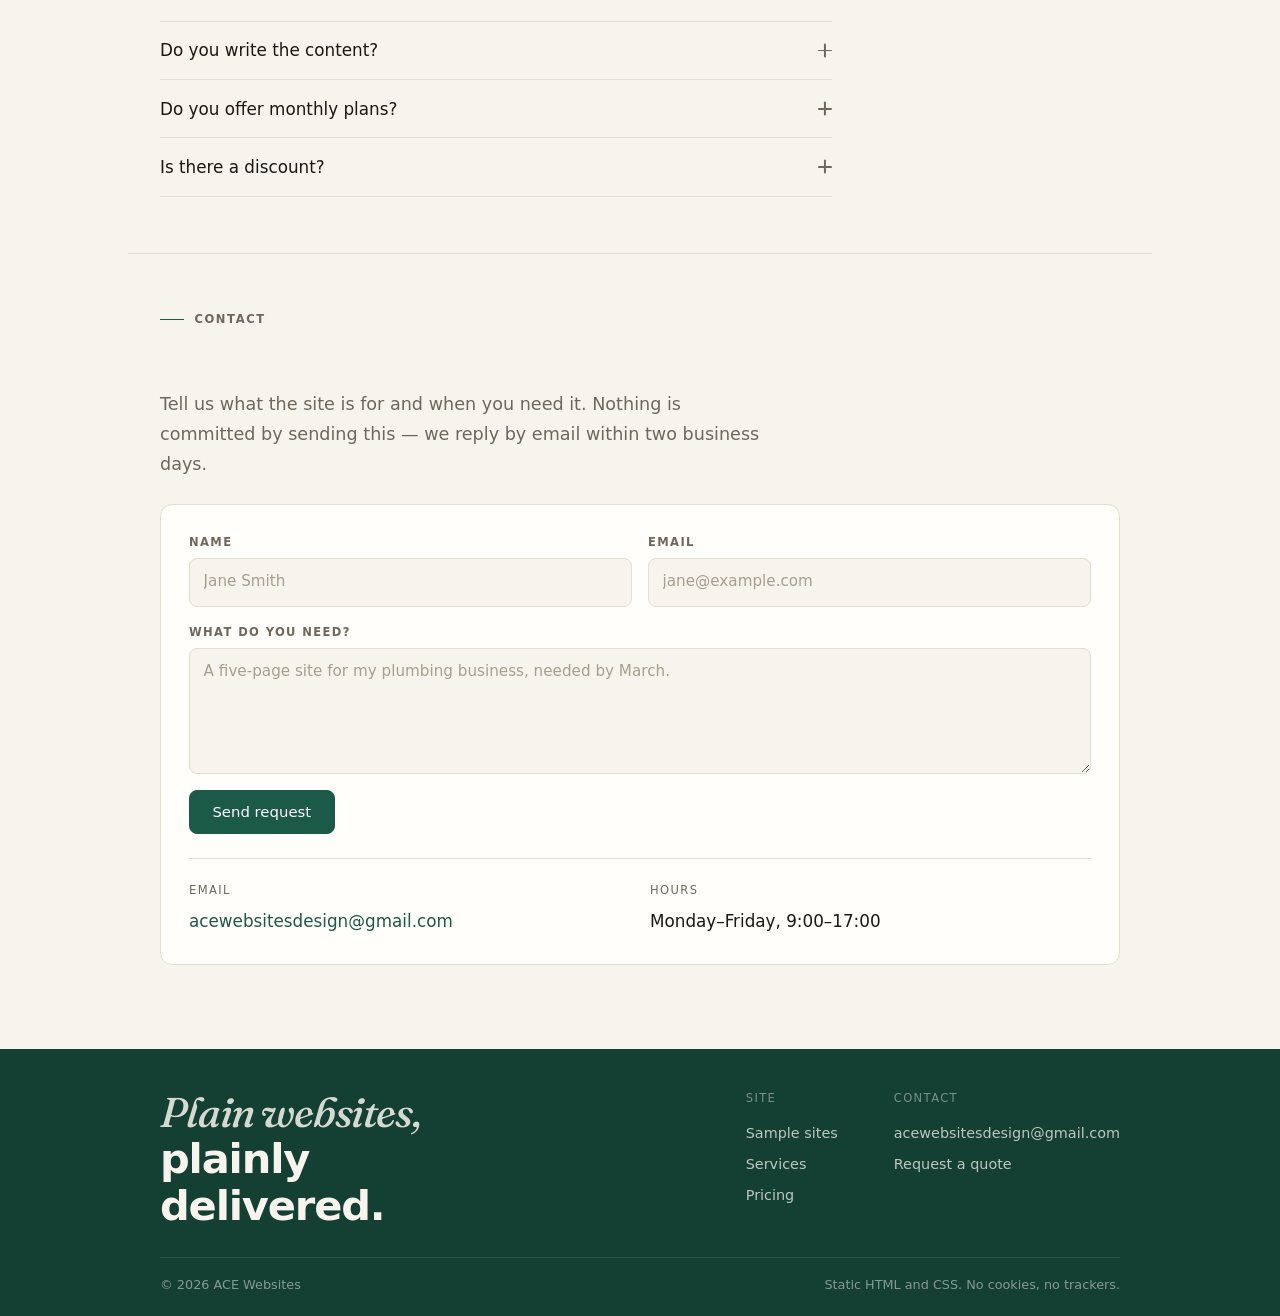
==== commit e3858fd6: "faster scrolling, two-finger showcase scroll, new contact email" ====
--- a/index.html
+++ b/index.html
@@ -289,7 +289,7 @@
           </div>
         </form>
         <div class="contact-rows">
-          <div><span class="k">Email</span><a href="mailto:hello@acewebsites.com">hello@acewebsites.com</a></div>
+          <div><span class="k">Email</span><a href="mailto:acewebsitesdesign@gmail.com">acewebsitesdesign@gmail.com</a></div>
           <div><span class="k">Hours</span>Monday–Friday, 9:00–17:00</div>
         </div>
       </div>
@@ -310,7 +310,7 @@
           </div>
           <div>
             <span class="k">Contact</span>
-            <a href="mailto:hello@acewebsites.com">hello@acewebsites.com</a>
+            <a href="mailto:acewebsitesdesign@gmail.com">acewebsitesdesign@gmail.com</a>
             <a href="#contact">Request a quote</a>
           </div>
         </div>
--- a/styles.css
+++ b/styles.css
@@ -27,8 +27,6 @@
 
 * { box-sizing: border-box; }
 
-html { scroll-behavior: smooth; }
-
 body {
   margin: 0;
   background: var(--bg);
@@ -53,7 +51,7 @@
   font-weight: 600;
   letter-spacing: -0.02em;
   line-height: 1.2;
-  margin: 0 0 0.6em;
+  margin: 0 0 0.45em;
   text-wrap: balance;
 }
 
@@ -73,7 +71,7 @@
 h2 { font-size: clamp(1.55rem, 3.2vw, 2rem); }
 h3 { font-size: 1.05rem; margin-bottom: 0.4em; }
 
-p { margin: 0 0 1rem; }
+p { margin: 0 0 0.85rem; }
 
 a { color: var(--green); }
 
@@ -112,7 +110,7 @@
   text-transform: uppercase;
   letter-spacing: 0.14em;
   color: var(--muted);
-  margin: 0 0 0.9rem;
+  margin: 0 0 0.7rem;
 }
 
 .section-label::before {
@@ -131,7 +129,7 @@
 
 .muted { color: var(--muted); }
 
-.fine { font-size: 0.85rem; color: var(--muted); margin-top: 1.5rem; }
+.fine { font-size: 0.85rem; color: var(--muted); margin-top: 1.1rem; }
 
 .k {
   display: block;
@@ -293,14 +291,14 @@
 /* Hero */
 
 .hero {
-  padding-top: clamp(3.5rem, 9vw, 6rem);
-  padding-bottom: clamp(3rem, 8vw, 5rem);
+  padding-top: clamp(2.5rem, 6vw, 4rem);
+  padding-bottom: clamp(2rem, 5vw, 3rem);
 }
 
 .hero h1 { max-width: 17ch; }
 
 .hero .lede {
-  margin-top: 1.4rem;
+  margin-top: 1.1rem;
   font-size: 1.15rem;
   max-width: 36rem;
 }
@@ -310,21 +308,21 @@
   align-items: center;
   gap: 1.5rem;
   flex-wrap: wrap;
-  margin-top: 2.25rem;
+  margin-top: 1.75rem;
 }
 
 .facts {
   list-style: none;
   display: grid;
   grid-template-columns: repeat(4, 1fr);
-  gap: 1.25rem;
-  margin: 3rem 0 0;
+  gap: 1rem;
+  margin: 2rem 0 0;
   padding: 0;
 }
 
 .facts li {
   border-top: 2px solid var(--green);
-  padding-top: 0.7rem;
+  padding-top: 0.6rem;
   font-size: 0.92rem;
   font-weight: 500;
   line-height: 1.45;
@@ -364,27 +362,27 @@
 /* Sections */
 
 .section {
-  padding-block: clamp(3.75rem, 8vw, 5.5rem);
+  padding-block: clamp(2.5rem, 5vw, 3.5rem);
   border-top: 1px solid var(--line);
 }
 
-.section-head { margin-bottom: 2.25rem; }
+.section-head { margin-bottom: 1.5rem; }
 .section-head h2 { margin-bottom: 0; }
-.section-head .section-lede { margin-top: 0.9rem; }
+.section-head .section-lede { margin-top: 0.7rem; }
 
 /* Cards */
 
 .grid-3 {
   display: grid;
   grid-template-columns: repeat(3, 1fr);
-  gap: 1.1rem;
+  gap: 1rem;
 }
 
 .card {
   background: var(--surface);
   border: 1px solid var(--line);
   border-radius: var(--radius);
-  padding: 1.6rem 1.5rem;
+  padding: 1.35rem 1.3rem;
   transition: border-color 0.15s ease;
 }
 
@@ -397,7 +395,7 @@
 .services-grid {
   display: grid;
   grid-template-columns: 1.4fr 1fr;
-  gap: clamp(1.5rem, 4vw, 2.5rem);
+  gap: clamp(1.25rem, 3vw, 2rem);
   align-items: start;
 }
 
@@ -406,7 +404,7 @@
 }
 
 .service-item {
-  padding: 1.25rem 0;
+  padding: 1rem 0;
   border-bottom: 1px solid var(--line);
 }
 
@@ -422,10 +420,10 @@
   background: var(--green-soft);
   border: 1px solid var(--line);
   border-radius: var(--radius);
-  padding: 1.5rem;
-}
-
-.includes h3 { margin-bottom: 0.75rem; }
+  padding: 1.3rem;
+}
+
+.includes h3 { margin-bottom: 0.6rem; }
 
 .includes ul {
   list-style: none;
@@ -436,7 +434,7 @@
 
 .includes li {
   position: relative;
-  padding: 0.45rem 0 0.45rem 1.5rem;
+  padding: 0.4rem 0 0.4rem 1.5rem;
   border-bottom: 1px solid rgba(28, 90, 72, 0.12);
 }
 
@@ -489,7 +487,7 @@
   display: grid;
   grid-template-columns: 2.5rem 1fr;
   gap: 1rem;
-  padding: 1.35rem 0;
+  padding: 1.05rem 0;
   border-bottom: 1px solid var(--line);
   align-items: start;
 }
@@ -521,18 +519,25 @@
 /* Showcase */
 
 .showcase-wrap {
-  overflow: hidden;
+  overflow-x: auto;
+  overflow-y: hidden;
+  scrollbar-width: none;
+  overscroll-behavior-x: contain;
   margin-inline: calc(var(--pad) * -1);
   padding-inline: var(--pad);
   mask-image: linear-gradient(90deg, transparent, #000 5%, #000 95%, transparent);
   -webkit-mask-image: linear-gradient(90deg, transparent, #000 5%, #000 95%, transparent);
 }
 
+.showcase-wrap::-webkit-scrollbar { display: none; }
+
+.showcase-wrap.is-user-scrolled .showcase-track { animation: none; }
+
 .showcase-track {
   display: flex;
   gap: 1rem;
   width: max-content;
-  animation: showcase-scroll 90s linear infinite;
+  animation: showcase-scroll 68s linear infinite;
 }
 
 .showcase-wrap:hover .showcase-track,
@@ -621,7 +626,7 @@
   align-items: center;
   justify-content: space-between;
   gap: 1rem;
-  padding: 1.05rem 0;
+  padding: 0.9rem 0;
   font-weight: 500;
   cursor: pointer;
   list-style: none;
@@ -660,7 +665,7 @@
 
 .faq p {
   margin: 0;
-  padding: 0 0 1.15rem;
+  padding: 0 0 0.95rem;
   color: var(--muted);
   font-size: 0.95rem;
   max-width: 38rem;
@@ -677,14 +682,14 @@
   background: var(--surface);
   border: 1px solid var(--line);
   border-radius: var(--radius);
-  padding: clamp(1.5rem, 4vw, 2.25rem);
+  padding: clamp(1.25rem, 3vw, 1.75rem);
 }
 
 .quote-form {
   display: grid;
   grid-template-columns: 1fr 1fr;
-  gap: 1.15rem;
-  margin-bottom: 2rem;
+  gap: 1rem;
+  margin-bottom: 1.5rem;
 }
 
 .field { display: flex; flex-direction: column; gap: 0.35rem; }
@@ -746,8 +751,8 @@
 .contact-rows {
   display: grid;
   grid-template-columns: 1fr 1fr;
-  gap: 1.5rem;
-  padding-top: 1.75rem;
+  gap: 1.25rem;
+  padding-top: 1.4rem;
   border-top: 1px solid var(--line);
 }
 
@@ -757,7 +762,7 @@
 /* Footer */
 
 .site-footer {
-  margin-top: clamp(1.5rem, 5vw, 3rem);
+  margin-top: clamp(1rem, 3vw, 1.75rem);
   background: var(--green-dark);
   color: rgba(247, 244, 238, 0.75);
 }
@@ -770,9 +775,9 @@
 .footer-top {
   display: flex;
   justify-content: space-between;
-  gap: 2.5rem;
+  gap: 2rem;
   flex-wrap: wrap;
-  padding-block: clamp(2.5rem, 6vw, 3.5rem) 2.5rem;
+  padding-block: clamp(2rem, 4vw, 2.5rem) 1.75rem;
 }
 
 .footer-word {
@@ -806,7 +811,7 @@
   justify-content: space-between;
   gap: 1rem;
   flex-wrap: wrap;
-  padding-block: 1.25rem 1.75rem;
+  padding-block: 1rem 1.25rem;
   border-top: 1px solid rgba(247, 244, 238, 0.12);
   font-size: 0.8rem;
   color: rgba(247, 244, 238, 0.5);
@@ -842,8 +847,8 @@
 
   .facts {
     grid-template-columns: 1fr 1fr;
-    gap: 1rem 1.25rem;
-    margin-top: 2.5rem;
+    gap: 0.85rem 1.25rem;
+    margin-top: 1.75rem;
   }
 
   .showcase-wrap {
@@ -875,8 +880,6 @@
 }
 
 @media (prefers-reduced-motion: reduce) {
-  html { scroll-behavior: auto; }
-
   .js .reveal {
     opacity: 1 !important;
     transform: none !important;
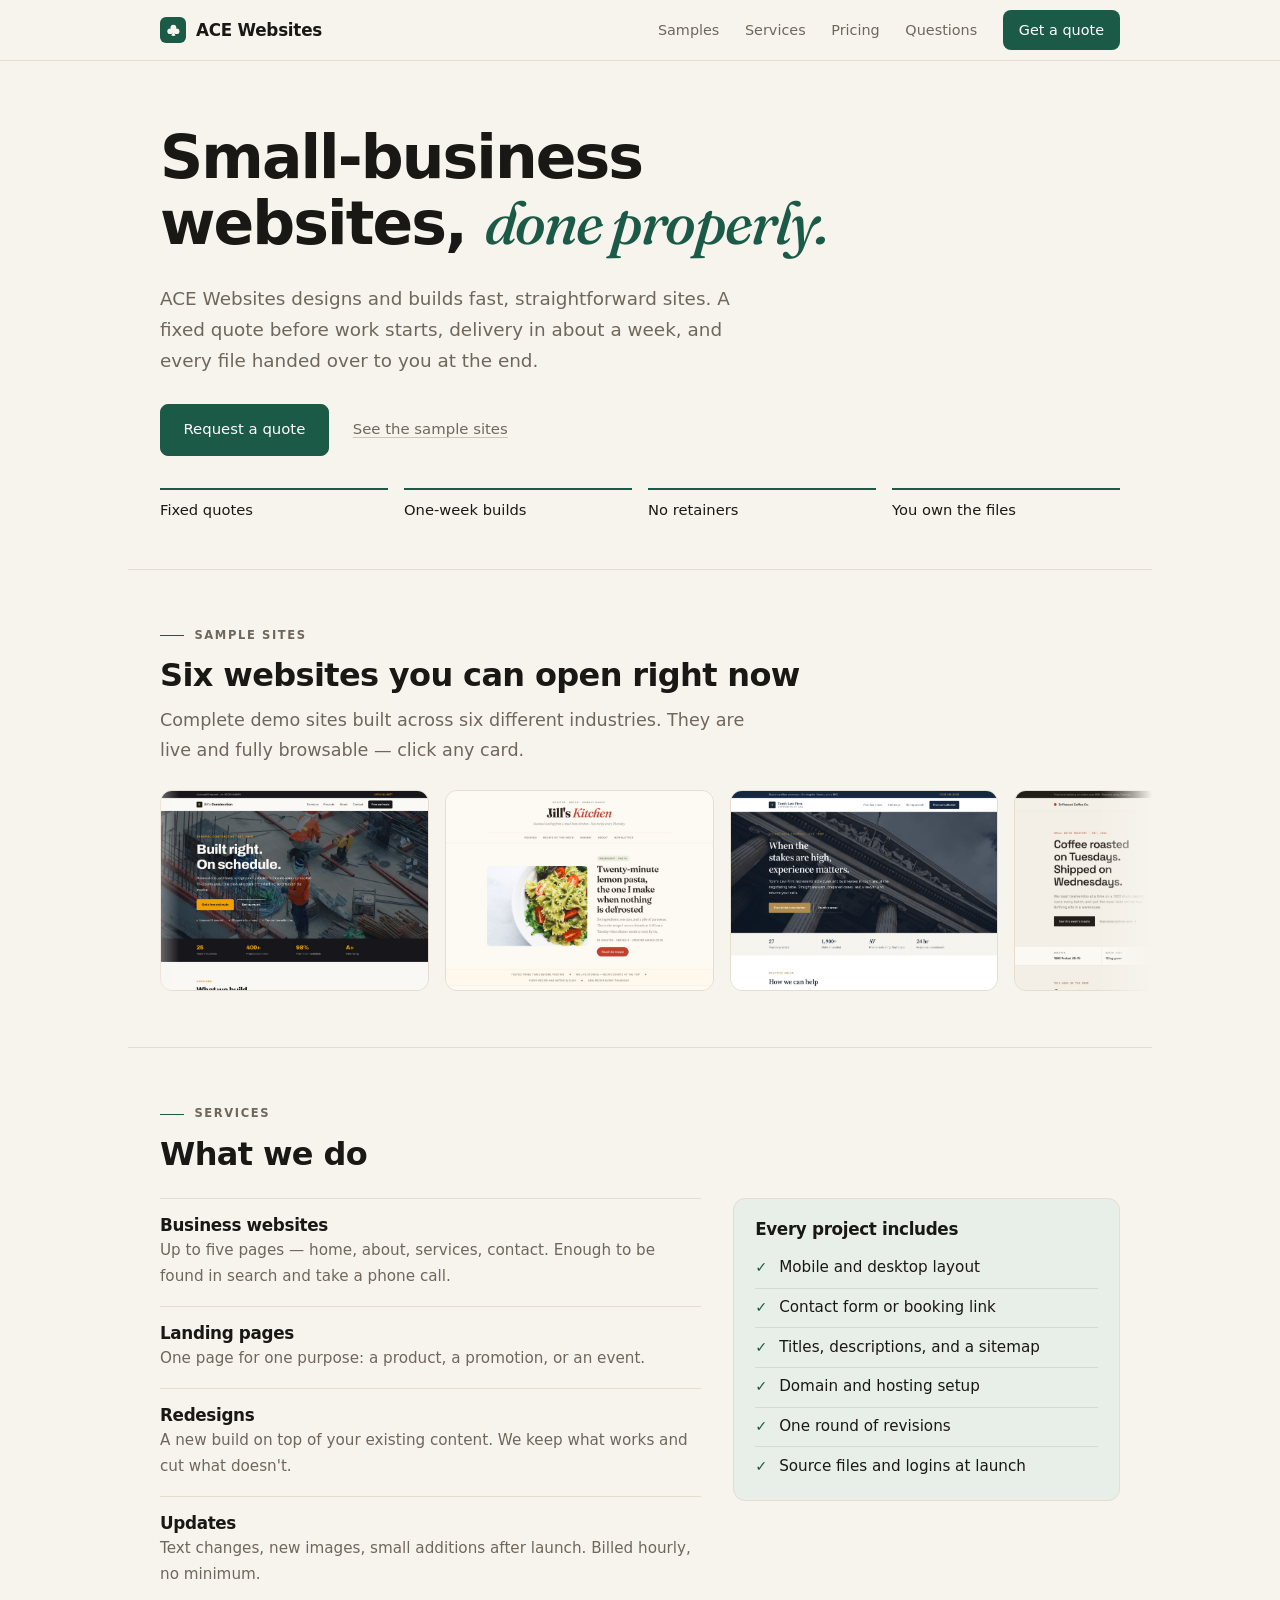
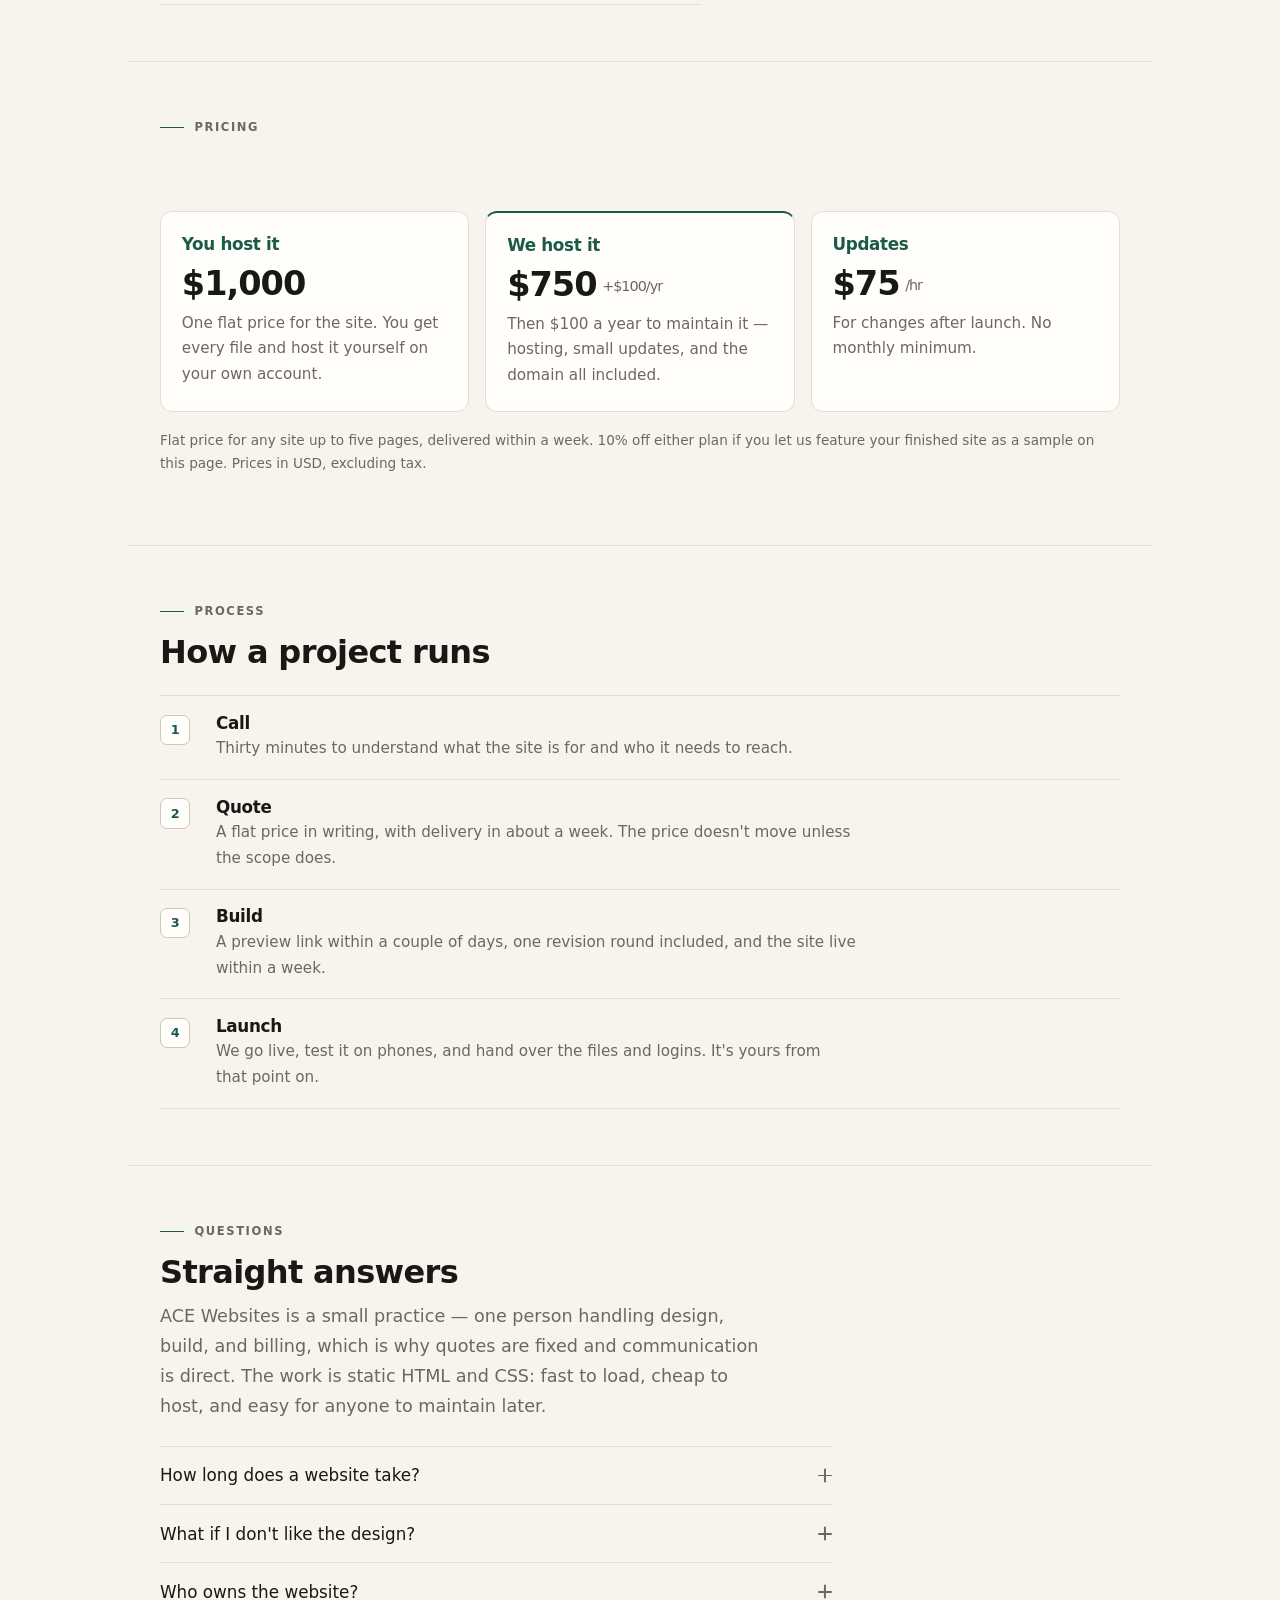
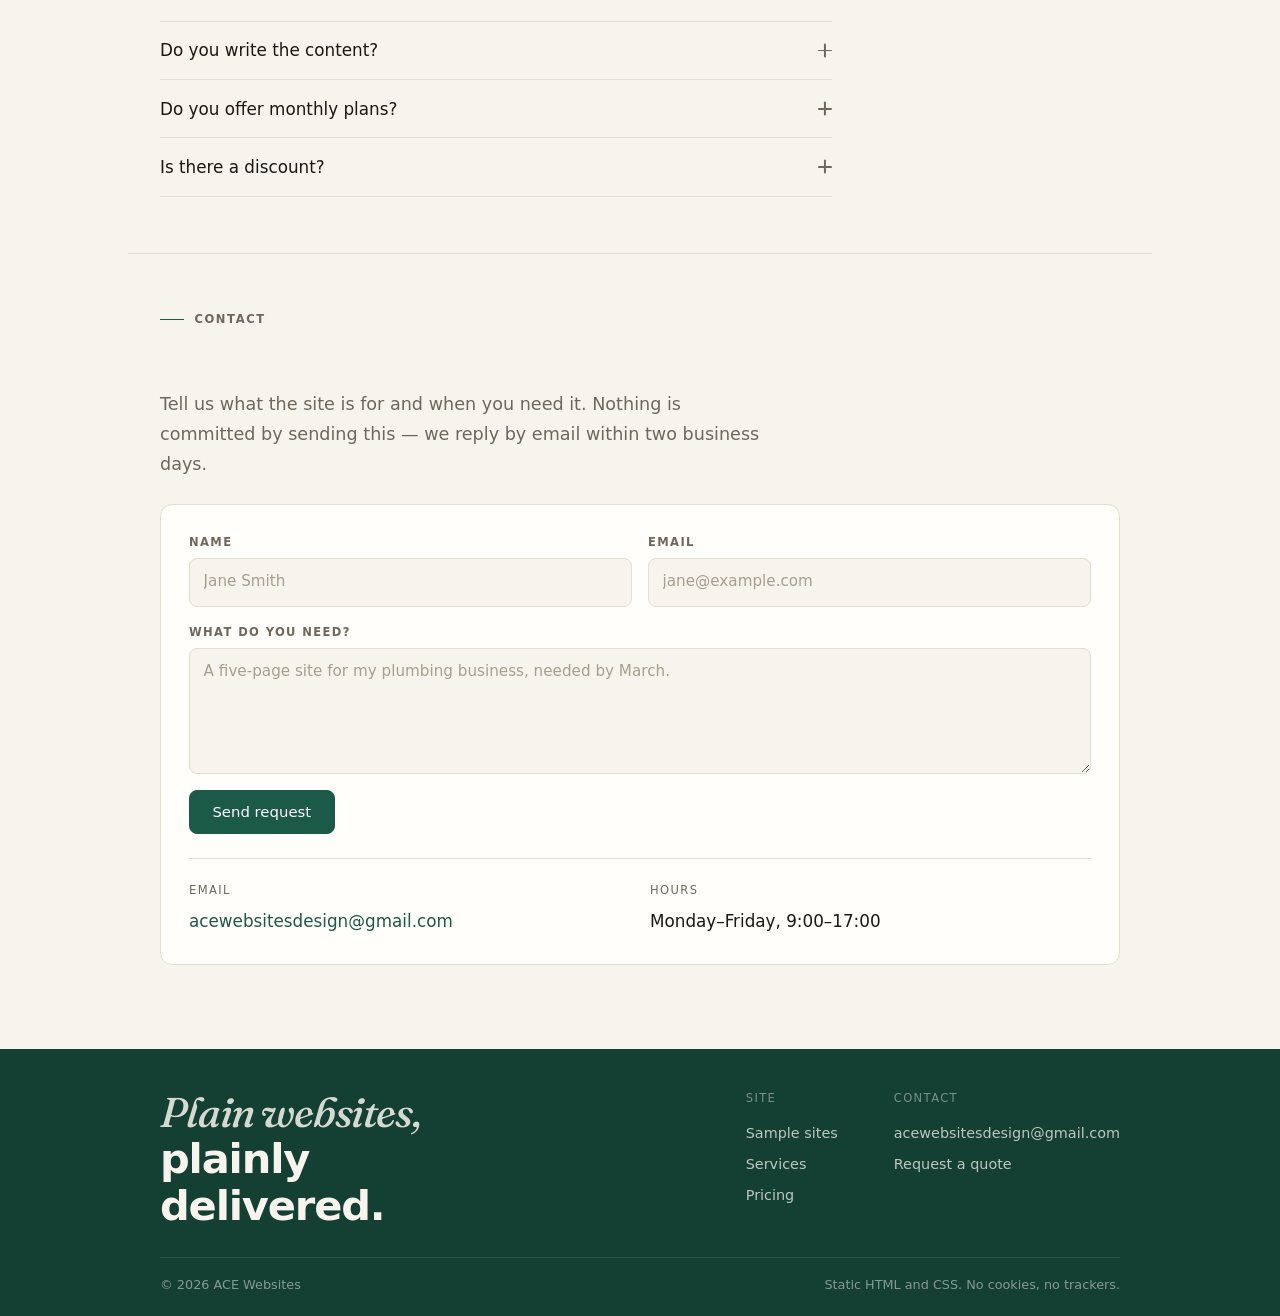
==== commit 35de6021: "club suit logo in header and favicon" ====
--- a/index.html
+++ b/index.html
@@ -9,7 +9,7 @@
   <link rel="preconnect" href="https://fonts.gstatic.com" crossorigin>
   <link href="https://fonts.googleapis.com/css2?family=Fraunces:ital,opsz,wght@1,9..144,480&display=swap" rel="stylesheet">
   <link rel="stylesheet" href="styles.css">
-  <link rel="icon" href="data:image/svg+xml,<svg xmlns='http://www.w3.org/2000/svg' viewBox='0 0 100 100'><rect width='100' height='100' rx='18' fill='%231c5a48'/><text x='50' y='67' font-size='54' text-anchor='middle' fill='%23f7f4ee' font-family='Georgia' font-weight='bold'>A</text></svg>">
+  <link rel="icon" href="data:image/svg+xml,<svg xmlns='http://www.w3.org/2000/svg' viewBox='0 0 100 100'><rect width='100' height='100' rx='18' fill='%231c5a48'/><g fill='%23f7f4ee'><circle cx='50' cy='33' r='17'/><circle cx='31' cy='55' r='17'/><circle cx='69' cy='55' r='17'/><path d='M46 46C46 63 43 74 37 81Q50 86 63 81C57 74 54 63 54 46Z'/></g></svg>">
 </head>
 <body>
 
@@ -18,7 +18,7 @@
   <header class="site-header">
     <div class="wrap header-inner">
       <a class="brand" href="#top">
-        <span class="brand-mark" aria-hidden="true">A</span>
+        <span class="brand-mark" aria-hidden="true"><svg viewBox="0 0 100 100" fill="currentColor"><circle cx="50" cy="33" r="17"/><circle cx="31" cy="55" r="17"/><circle cx="69" cy="55" r="17"/><path d="M46 46C46 63 43 74 37 81Q50 86 63 81C57 74 54 63 54 46Z"/></svg></span>
         <span>ACE Websites</span>
       </a>
       <div class="header-right">
--- a/styles.css
+++ b/styles.css
@@ -201,9 +201,12 @@
   border-radius: 6px;
   background: var(--green);
   color: var(--bg);
-  font-family: Georgia, serif;
-  font-weight: 700;
-  font-size: 0.85rem;
+}
+
+.brand-mark svg {
+  width: 1.05rem;
+  height: 1.05rem;
+  display: block;
 }
 
 .nav {
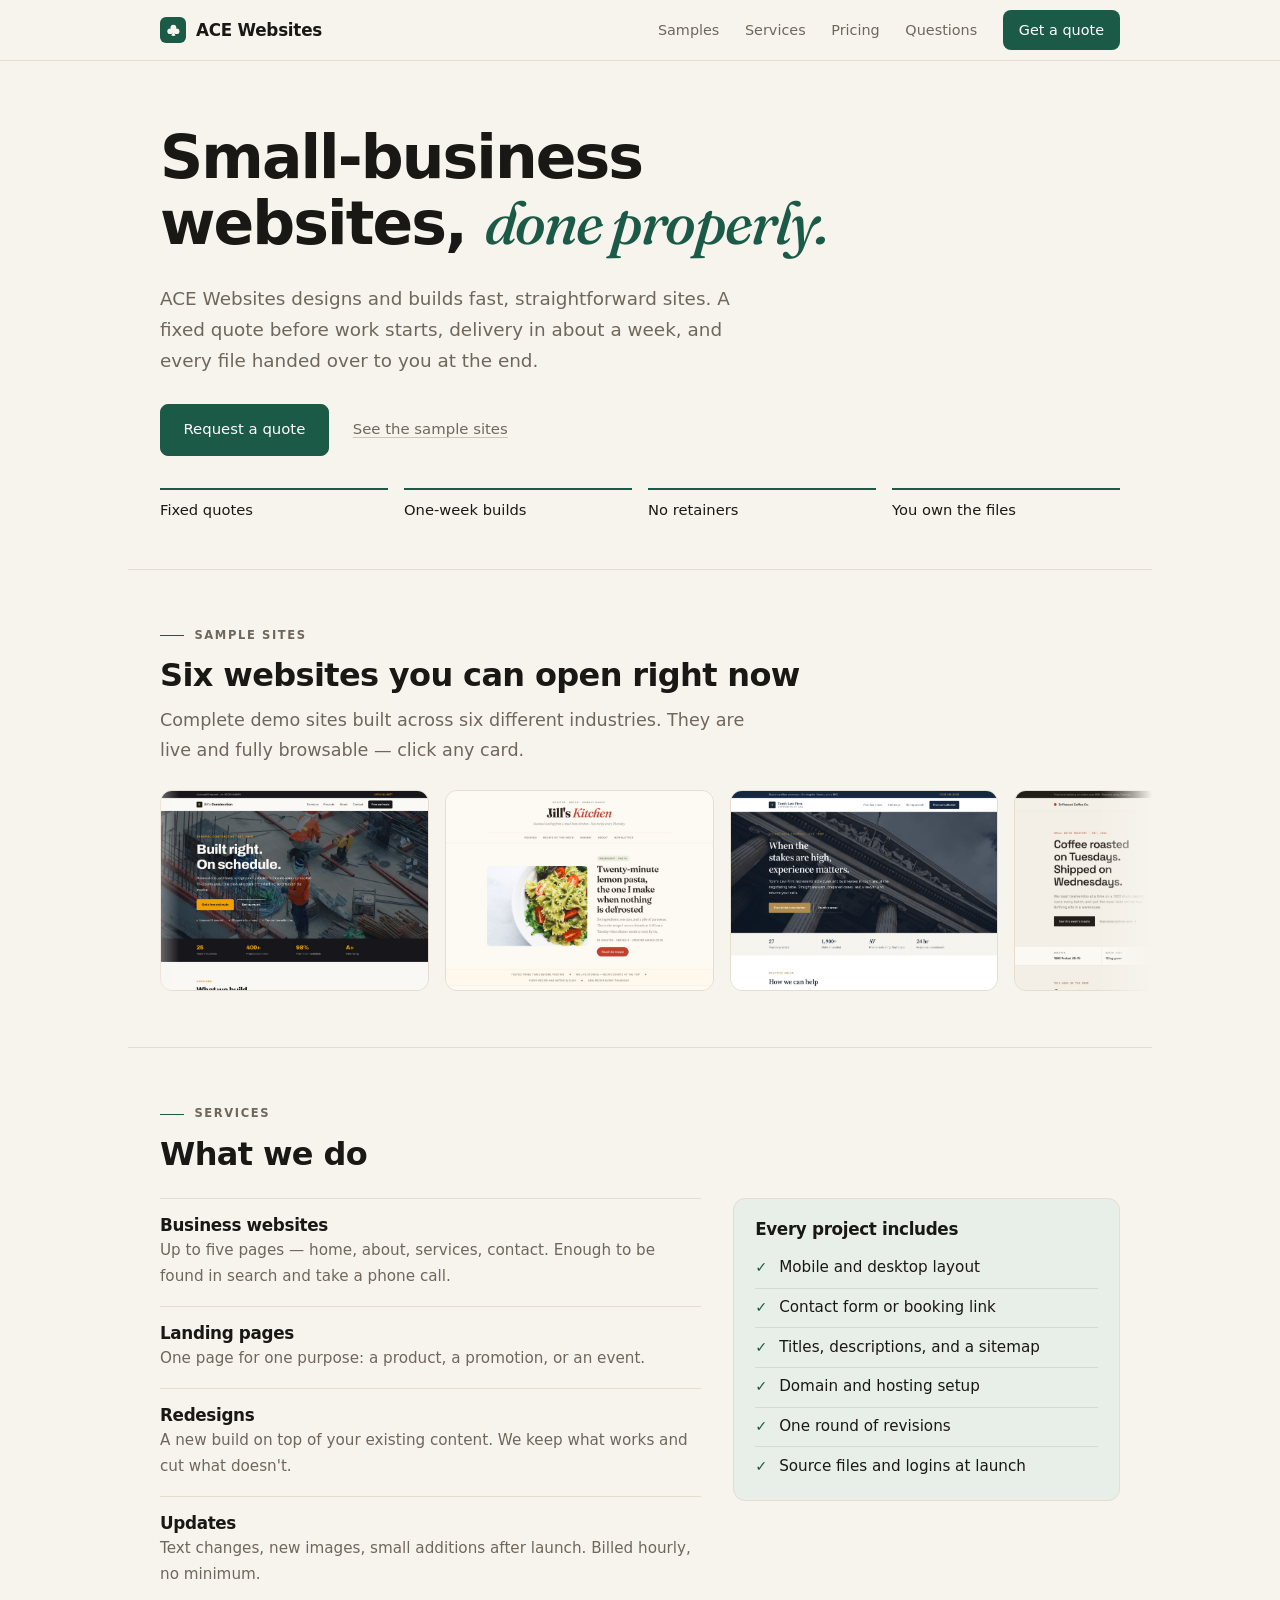
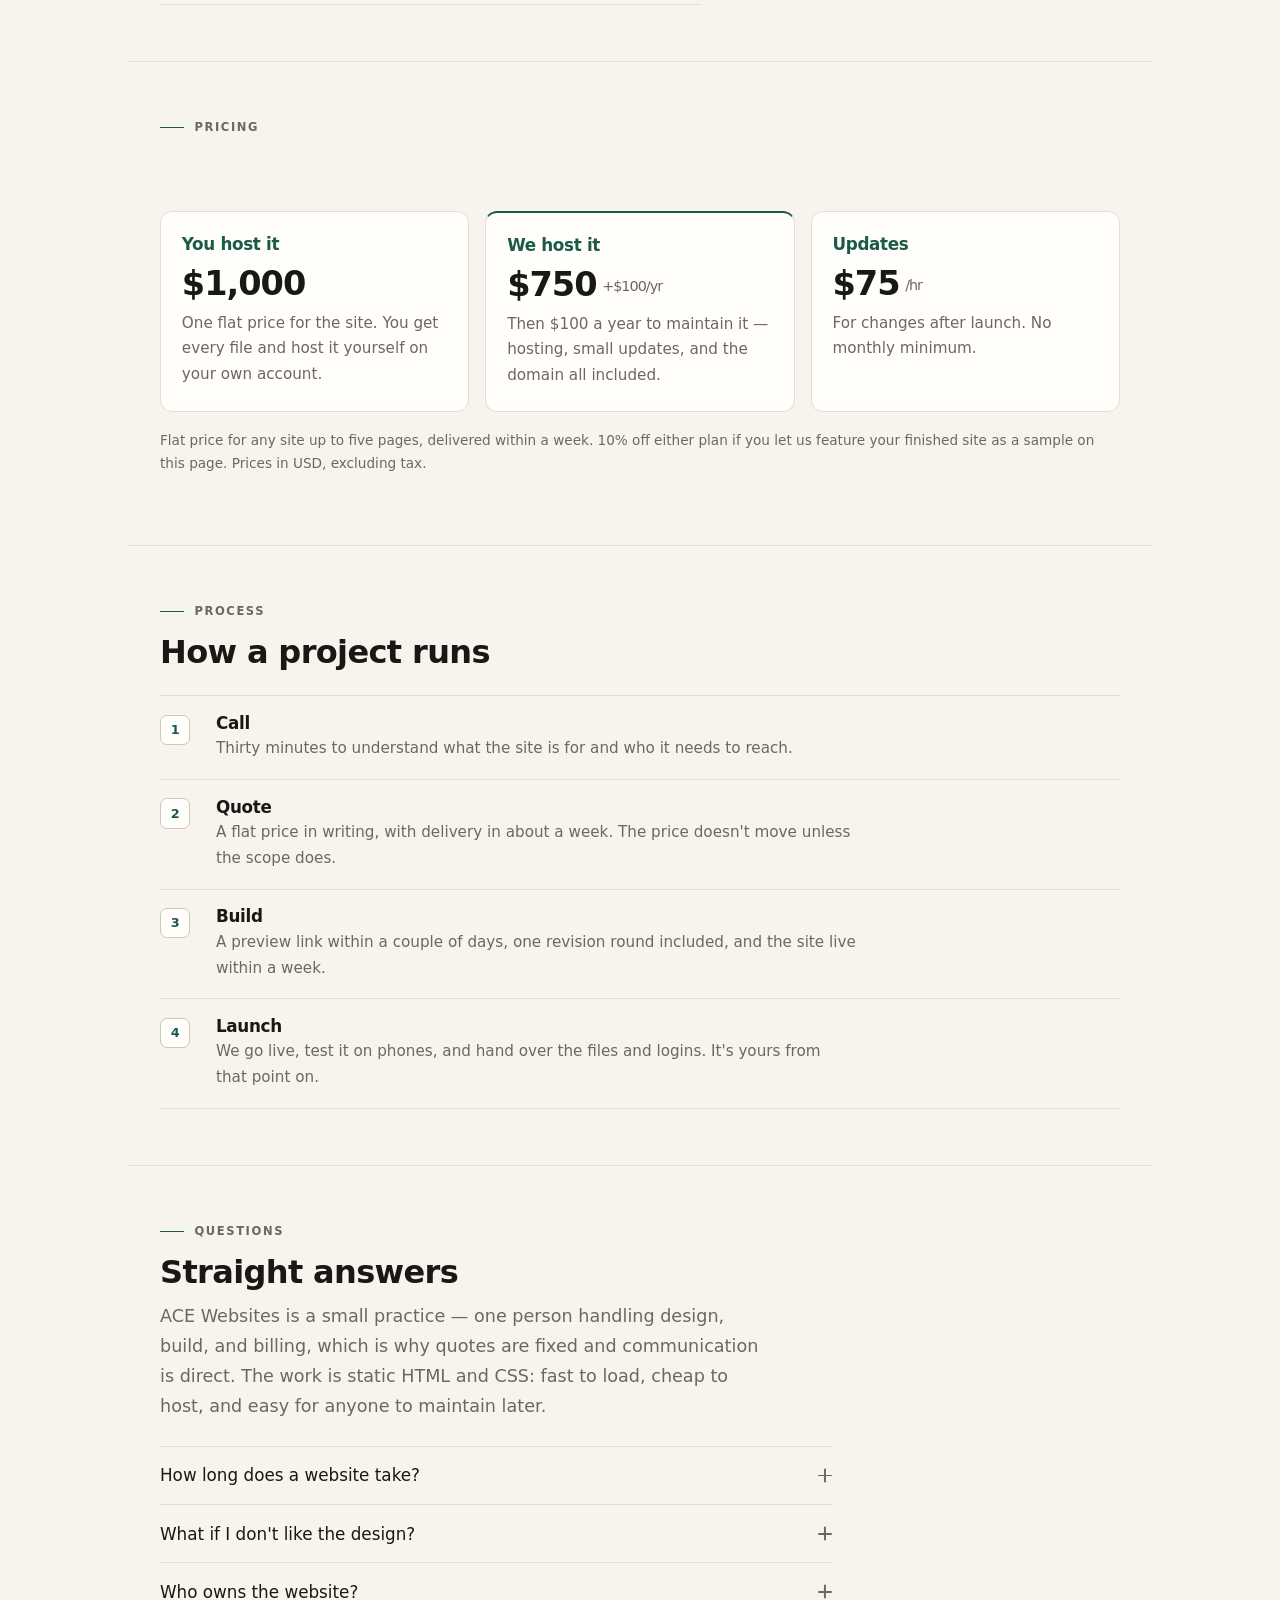
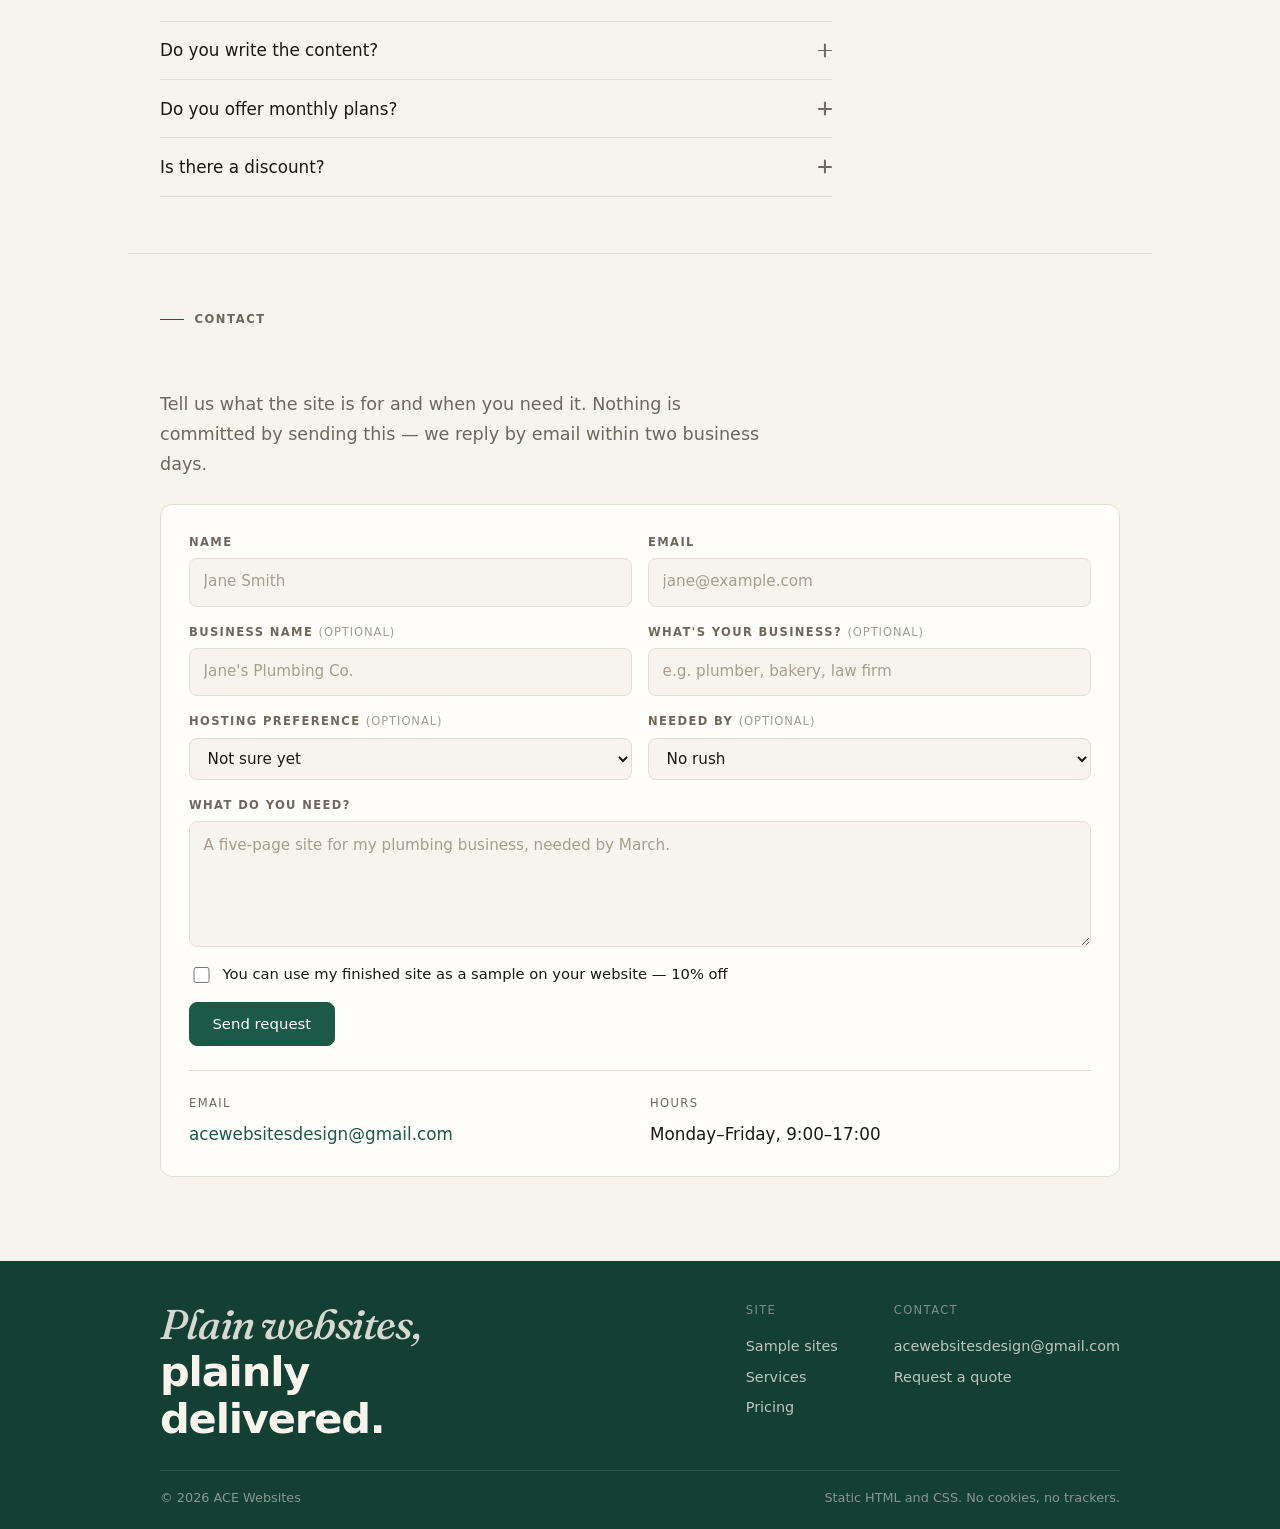
==== commit fa2ad644: "marquee auto-scrolls on mobile; add optional business/hosting/timeline fields to quote form" ====
--- a/index.html
+++ b/index.html
@@ -279,9 +279,39 @@
             <label for="q-email">Email</label>
             <input id="q-email" name="email" type="email" required autocomplete="email" placeholder="jane@example.com">
           </div>
+          <div class="field">
+            <label for="q-biz">Business name <span class="opt">(optional)</span></label>
+            <input id="q-biz" name="business" type="text" autocomplete="organization" placeholder="Jane's Plumbing Co.">
+          </div>
+          <div class="field">
+            <label for="q-type">What's your business? <span class="opt">(optional)</span></label>
+            <input id="q-type" name="type" type="text" placeholder="e.g. plumber, bakery, law firm">
+          </div>
+          <div class="field">
+            <label for="q-plan">Hosting preference <span class="opt">(optional)</span></label>
+            <select id="q-plan" name="plan">
+              <option value="">Not sure yet</option>
+              <option value="self">I'll host the files myself — $1,000</option>
+              <option value="managed">ACE hosts it — $750 + $100/yr</option>
+            </select>
+          </div>
+          <div class="field">
+            <label for="q-needed">Needed by <span class="opt">(optional)</span></label>
+            <select id="q-needed" name="needed">
+              <option value="">No rush</option>
+              <option value="week">Within a week</option>
+              <option value="month">Within a month</option>
+            </select>
+          </div>
           <div class="field field-full">
             <label for="q-message">What do you need?</label>
             <textarea id="q-message" name="message" rows="4" required placeholder="A five-page site for my plumbing business, needed by March."></textarea>
+          </div>
+          <div class="field field-full field-check">
+            <label>
+              <input type="checkbox" name="sample" value="yes">
+              You can use my finished site as a sample on your website — 10% off
+            </label>
           </div>
           <div class="form-footer field-full">
             <button class="button" type="submit">Send request</button>
--- a/styles.css
+++ b/styles.css
@@ -191,6 +191,7 @@
   letter-spacing: -0.015em;
   text-decoration: none;
   color: var(--ink);
+  white-space: nowrap;
 }
 
 .brand-mark {
@@ -238,6 +239,7 @@
   color: var(--surface) !important;
   padding: 0.5rem 1rem;
   border-radius: var(--radius-control);
+  white-space: nowrap;
   transition: background 0.15s ease;
 }
 
@@ -534,7 +536,7 @@
 
 .showcase-wrap::-webkit-scrollbar { display: none; }
 
-.showcase-wrap.is-user-scrolled .showcase-track { animation: none; }
+.showcase-wrap.is-user-scrolled .showcase-track { animation-play-state: paused; }
 
 .showcase-track {
   display: flex;
@@ -716,8 +718,15 @@
   color: var(--muted);
 }
 
+.quote-form .opt {
+  font-weight: 400;
+  letter-spacing: 0.08em;
+  opacity: 0.65;
+}
+
 .quote-form input,
-.quote-form textarea {
+.quote-form textarea,
+.quote-form select {
   font: inherit;
   font-size: 0.95rem;
   color: var(--ink);
@@ -731,7 +740,8 @@
 .quote-form textarea { resize: vertical; }
 
 .quote-form input:focus,
-.quote-form textarea:focus {
+.quote-form textarea:focus,
+.quote-form select:focus {
   outline: none;
   border-color: var(--green);
   box-shadow: 0 0 0 3px var(--green-soft);
@@ -739,6 +749,30 @@
 
 .quote-form input::placeholder,
 .quote-form textarea::placeholder { color: #a89e8e; }
+
+.quote-form input[type="checkbox"] {
+  width: 1.05rem;
+  height: 1.05rem;
+  padding: 0;
+  accent-color: var(--green);
+  flex: none;
+  cursor: pointer;
+}
+
+.field-check label {
+  display: flex;
+  align-items: flex-start;
+  gap: 0.6rem;
+  font-size: 0.92rem;
+  font-weight: 500;
+  text-transform: none;
+  letter-spacing: 0;
+  color: var(--ink);
+  line-height: 1.5;
+  cursor: pointer;
+}
+
+.field-check input[type="checkbox"] { margin-top: 0.2rem; }
 
 .form-footer {
   display: flex;
@@ -835,6 +869,50 @@
   transition-delay: calc(var(--d, 0) * 65ms);
 }
 
+/* 404 */
+
+.nf-page {
+  min-height: 100vh;
+  min-height: 100svh;
+  display: flex;
+  flex-direction: column;
+}
+
+.nf-brand { align-self: flex-start; margin-top: clamp(1.25rem, 4vw, 2rem); }
+
+.nf-main {
+  flex: 1;
+  display: flex;
+  flex-direction: column;
+  justify-content: center;
+  padding-block: clamp(2.5rem, 8vw, 4rem);
+}
+
+.nf-num {
+  font-family: "Fraunces", Georgia, serif;
+  font-style: italic;
+  font-weight: 480;
+  font-size: clamp(5rem, 17vw, 9rem);
+  line-height: 1;
+  letter-spacing: -0.02em;
+  color: var(--green-soft);
+  margin: 0 0 0.75rem;
+  user-select: none;
+}
+
+.nf-main h1 { max-width: 14ch; }
+
+.nf-note {
+  margin-top: 2.5rem;
+  padding-top: 1.5rem;
+  border-top: 1px solid var(--line);
+  font-size: 0.9rem;
+  color: var(--muted);
+  max-width: 34rem;
+}
+
+.nf-note a { font-weight: 500; }
+
 /* Responsive */
 
 @media (max-width: 860px) {
@@ -865,10 +943,6 @@
 
   .showcase-wrap::-webkit-scrollbar { display: none; }
 
-  .showcase-track { animation: none; }
-
-  .showcase-set[aria-hidden="true"] { display: none; }
-
   .showcase-item {
     width: 78vw;
     max-width: 20rem;
@@ -880,6 +954,13 @@
   .grid-3, .contact-rows { grid-template-columns: 1fr; }
   .quote-form { grid-template-columns: 1fr; }
   .steps li { grid-template-columns: 2rem 1fr; }
+}
+
+@media (max-width: 480px) {
+  .brand > span:last-child { display: none; }
+  .header-inner { gap: 0.75rem; }
+  .header-right { gap: 0.5rem; }
+  .nav-cta { padding: 0.5rem 0.8rem; }
 }
 
 @media (prefers-reduced-motion: reduce) {
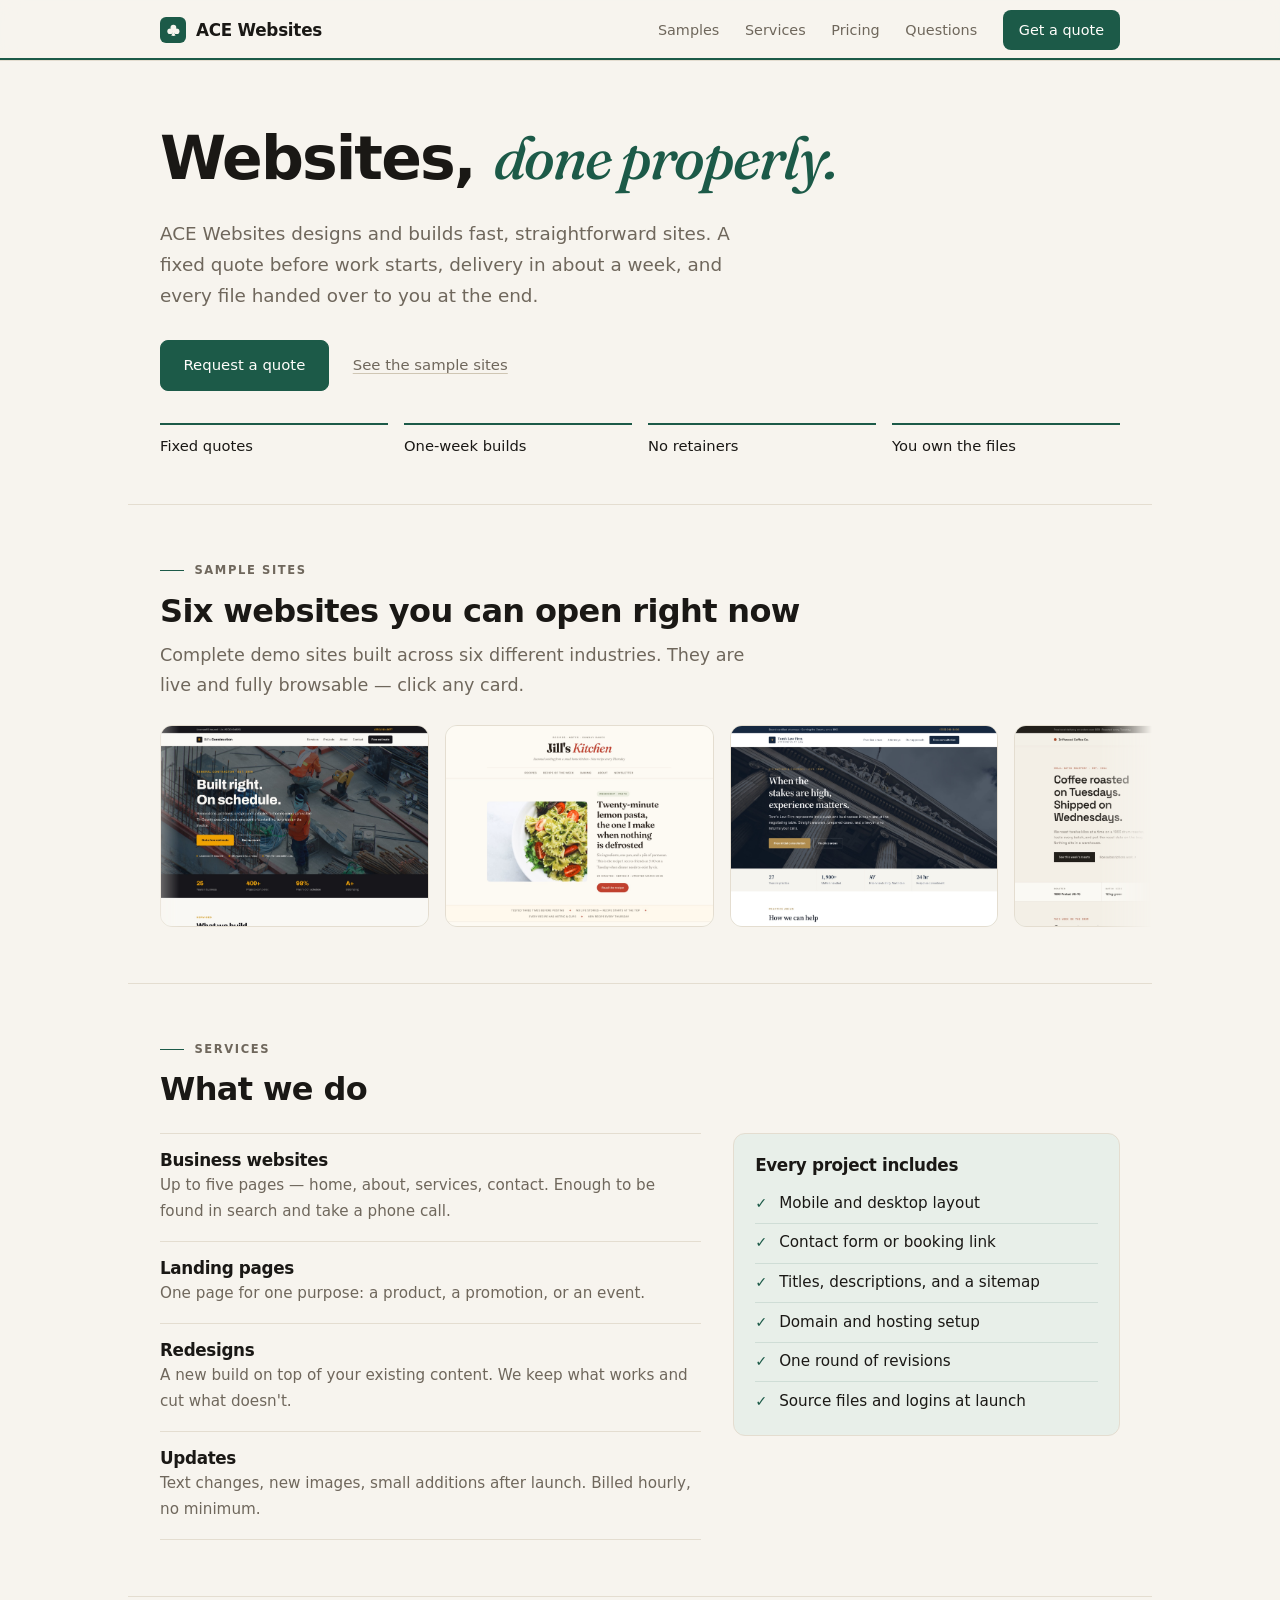
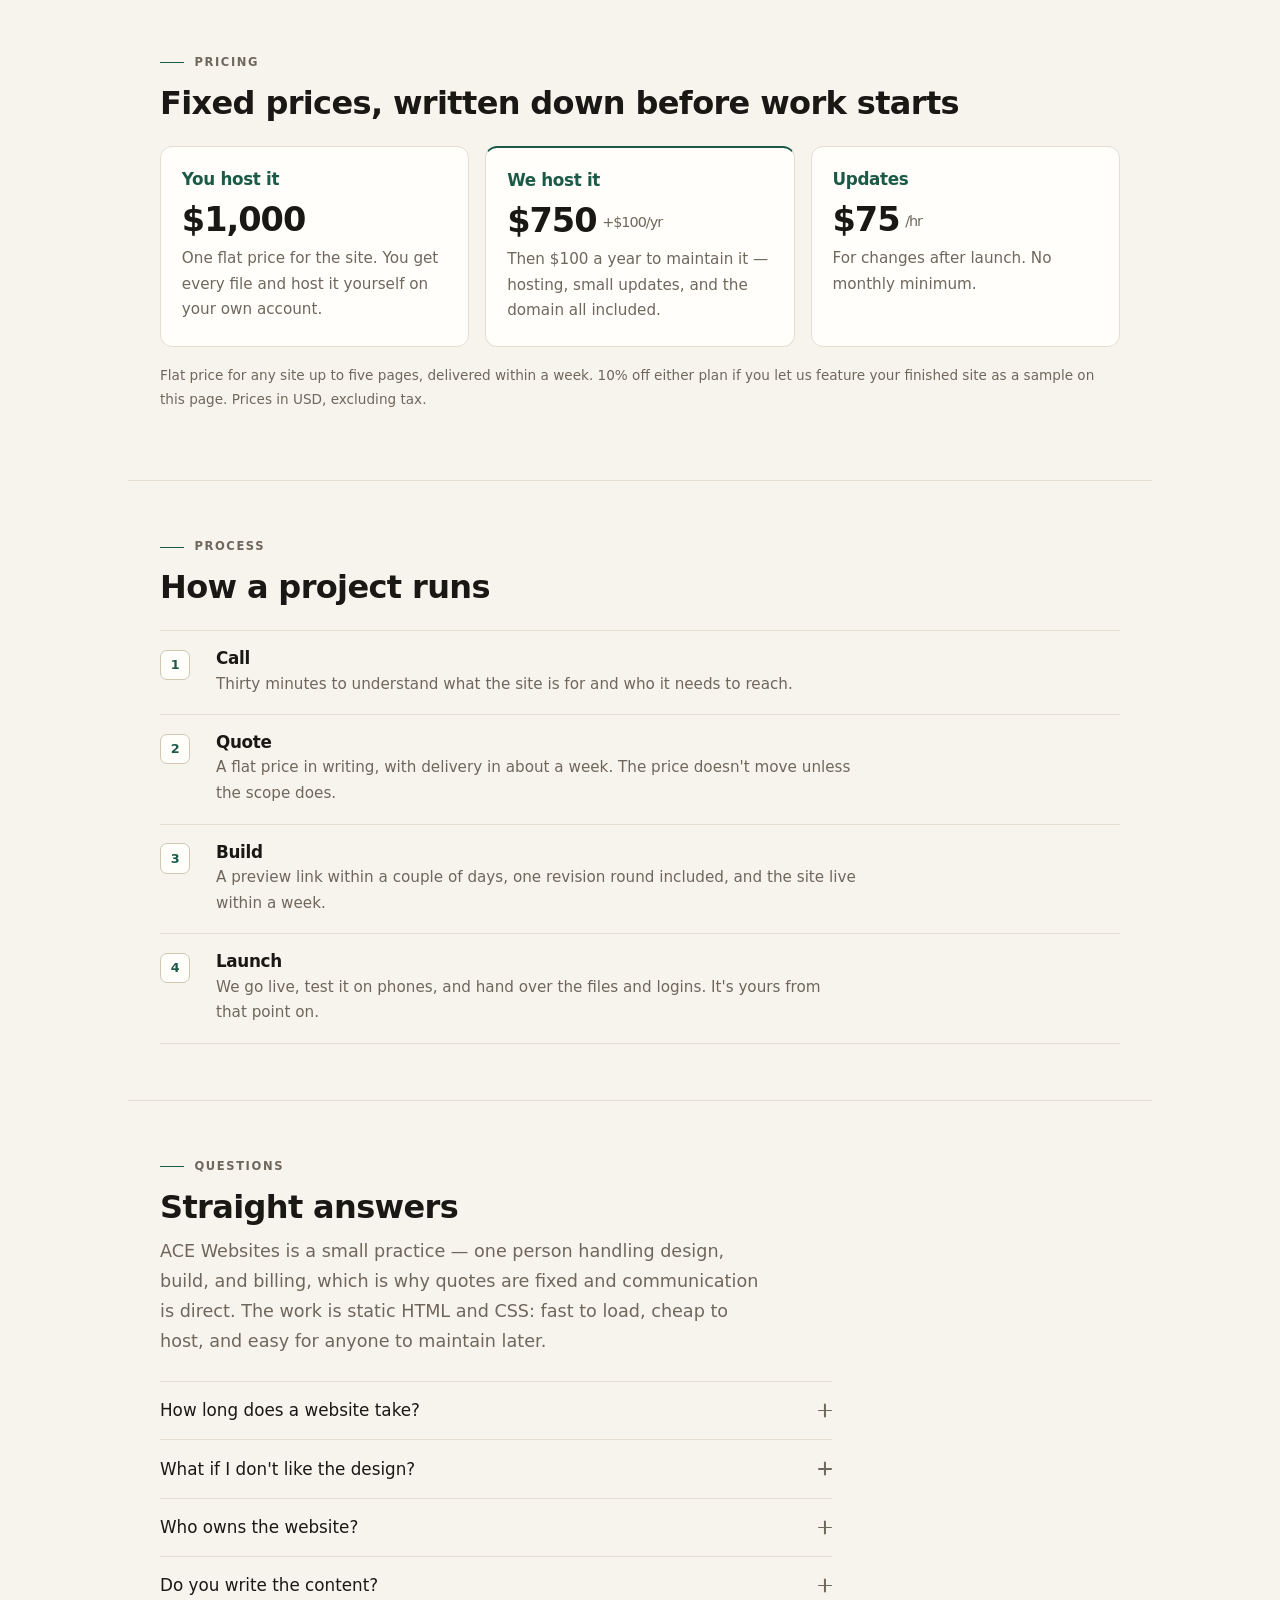
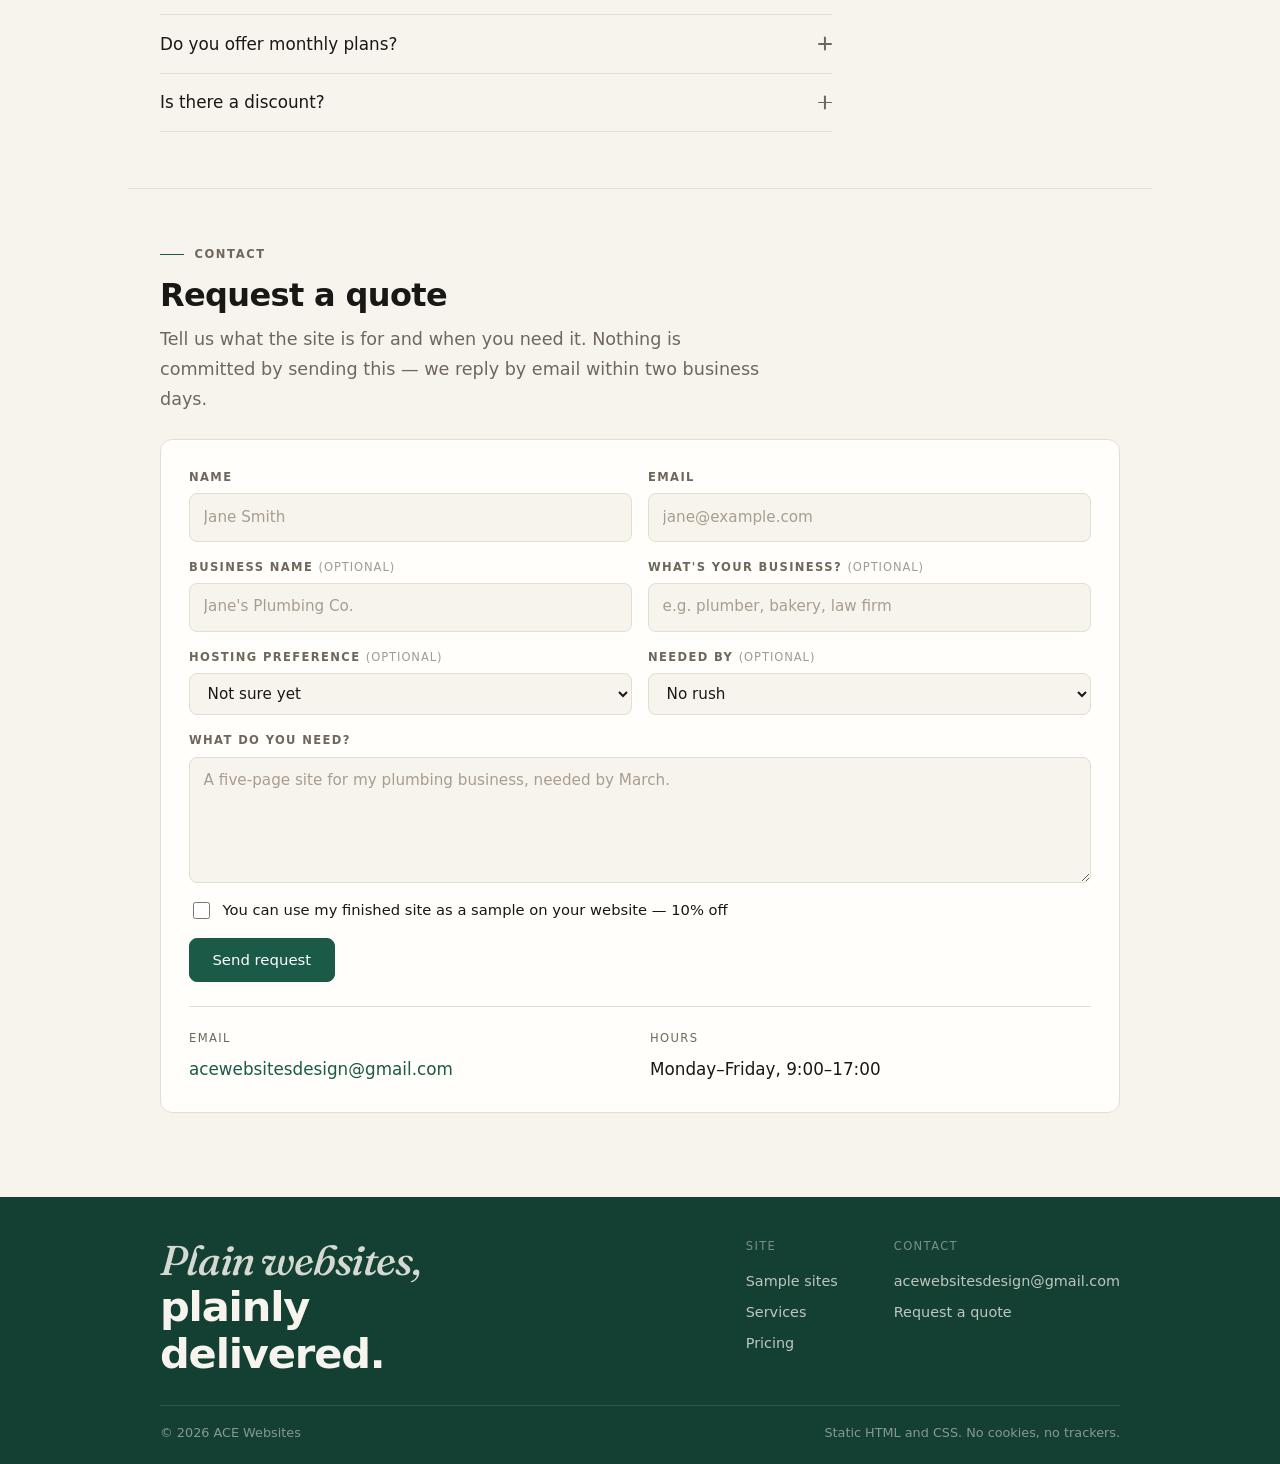
==== commit 1efda62b: "shorten hero slogan; solid header bar replaces scroll progress; reveals replay on back-nav; marquee " ====
--- a/index.html
+++ b/index.html
@@ -44,7 +44,7 @@
   <main id="top">
 
     <section class="hero wrap">
-      <h1>Small-business websites, <em>done properly.</em></h1>
+      <h1>Websites, <em>done properly.</em></h1>
       <p class="lede">
         ACE Websites designs and builds fast, straightforward sites. A fixed
         quote before work starts, delivery in about a week, and every file
--- a/styles.css
+++ b/styles.css
@@ -165,8 +165,6 @@
   width: 100%;
   height: 2px;
   background: var(--green);
-  transform: scaleX(var(--p, 0));
-  transform-origin: left;
 }
 
 .header-inner {
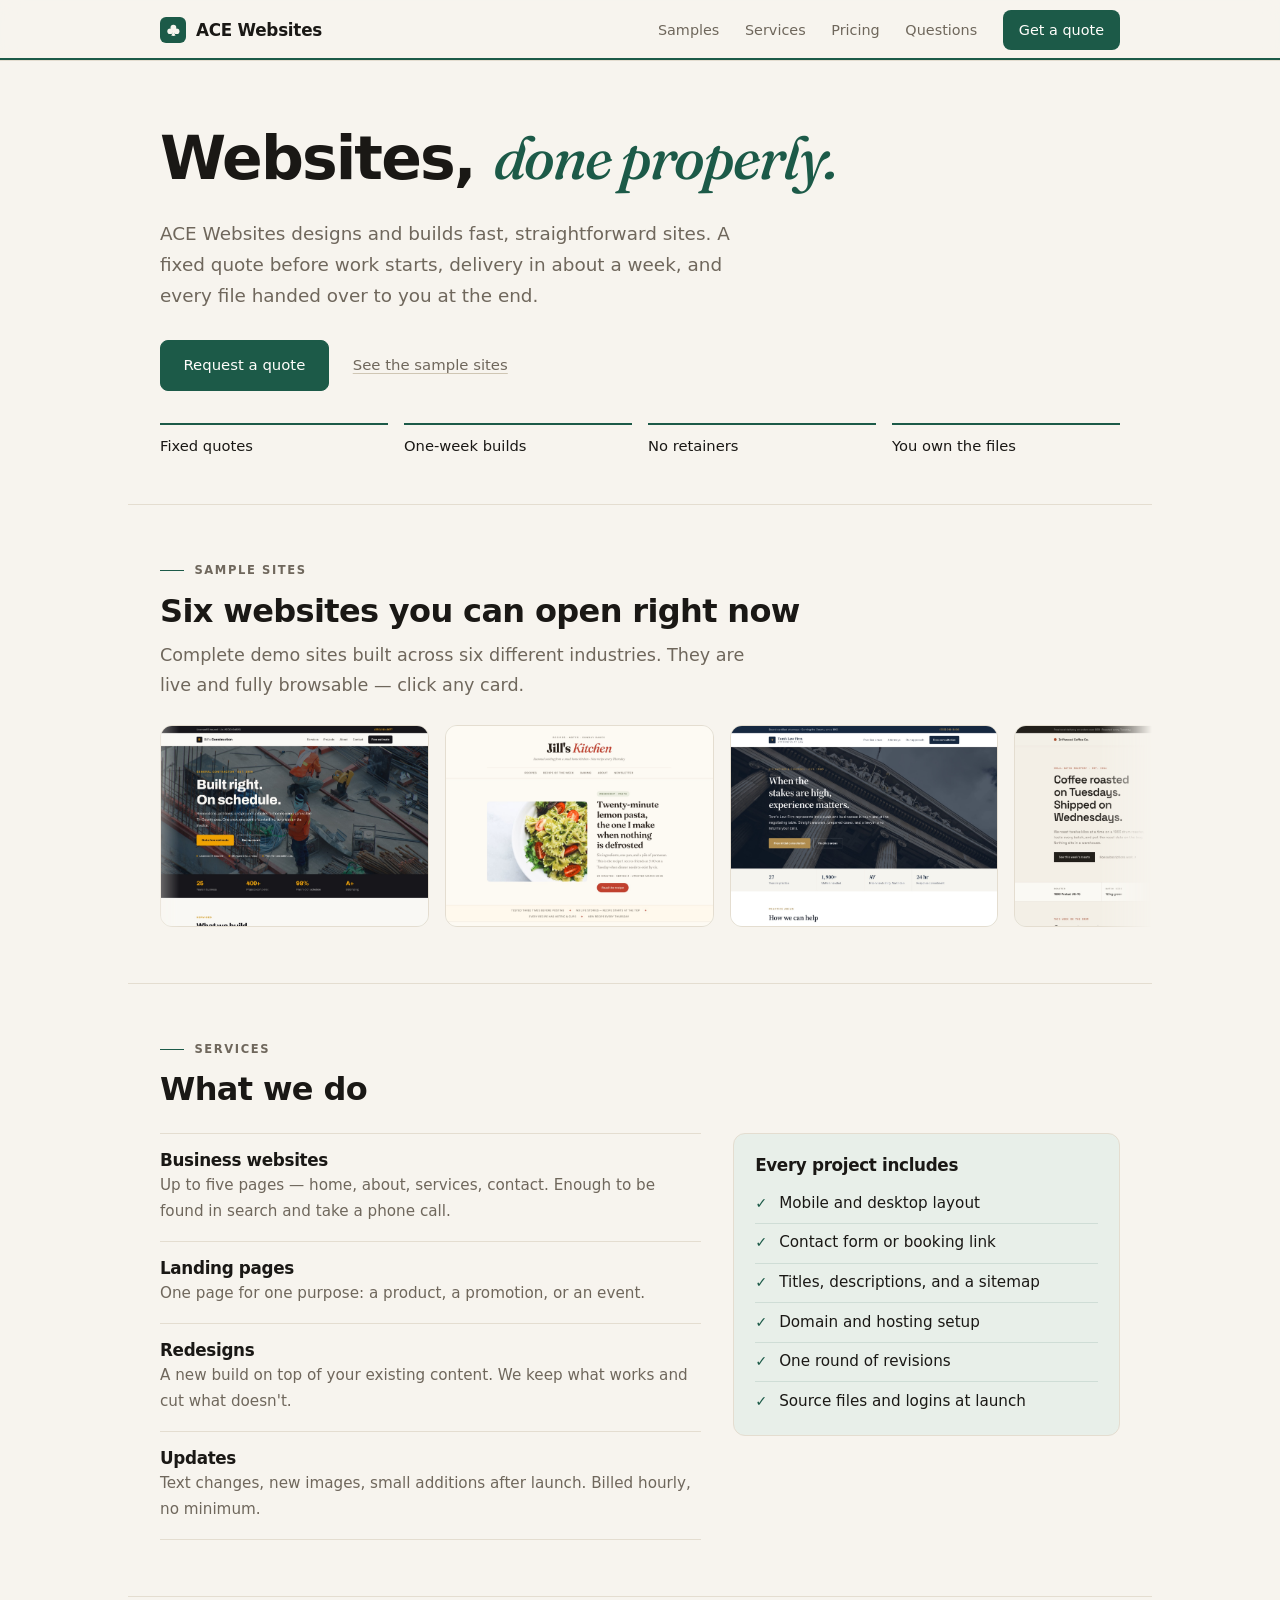
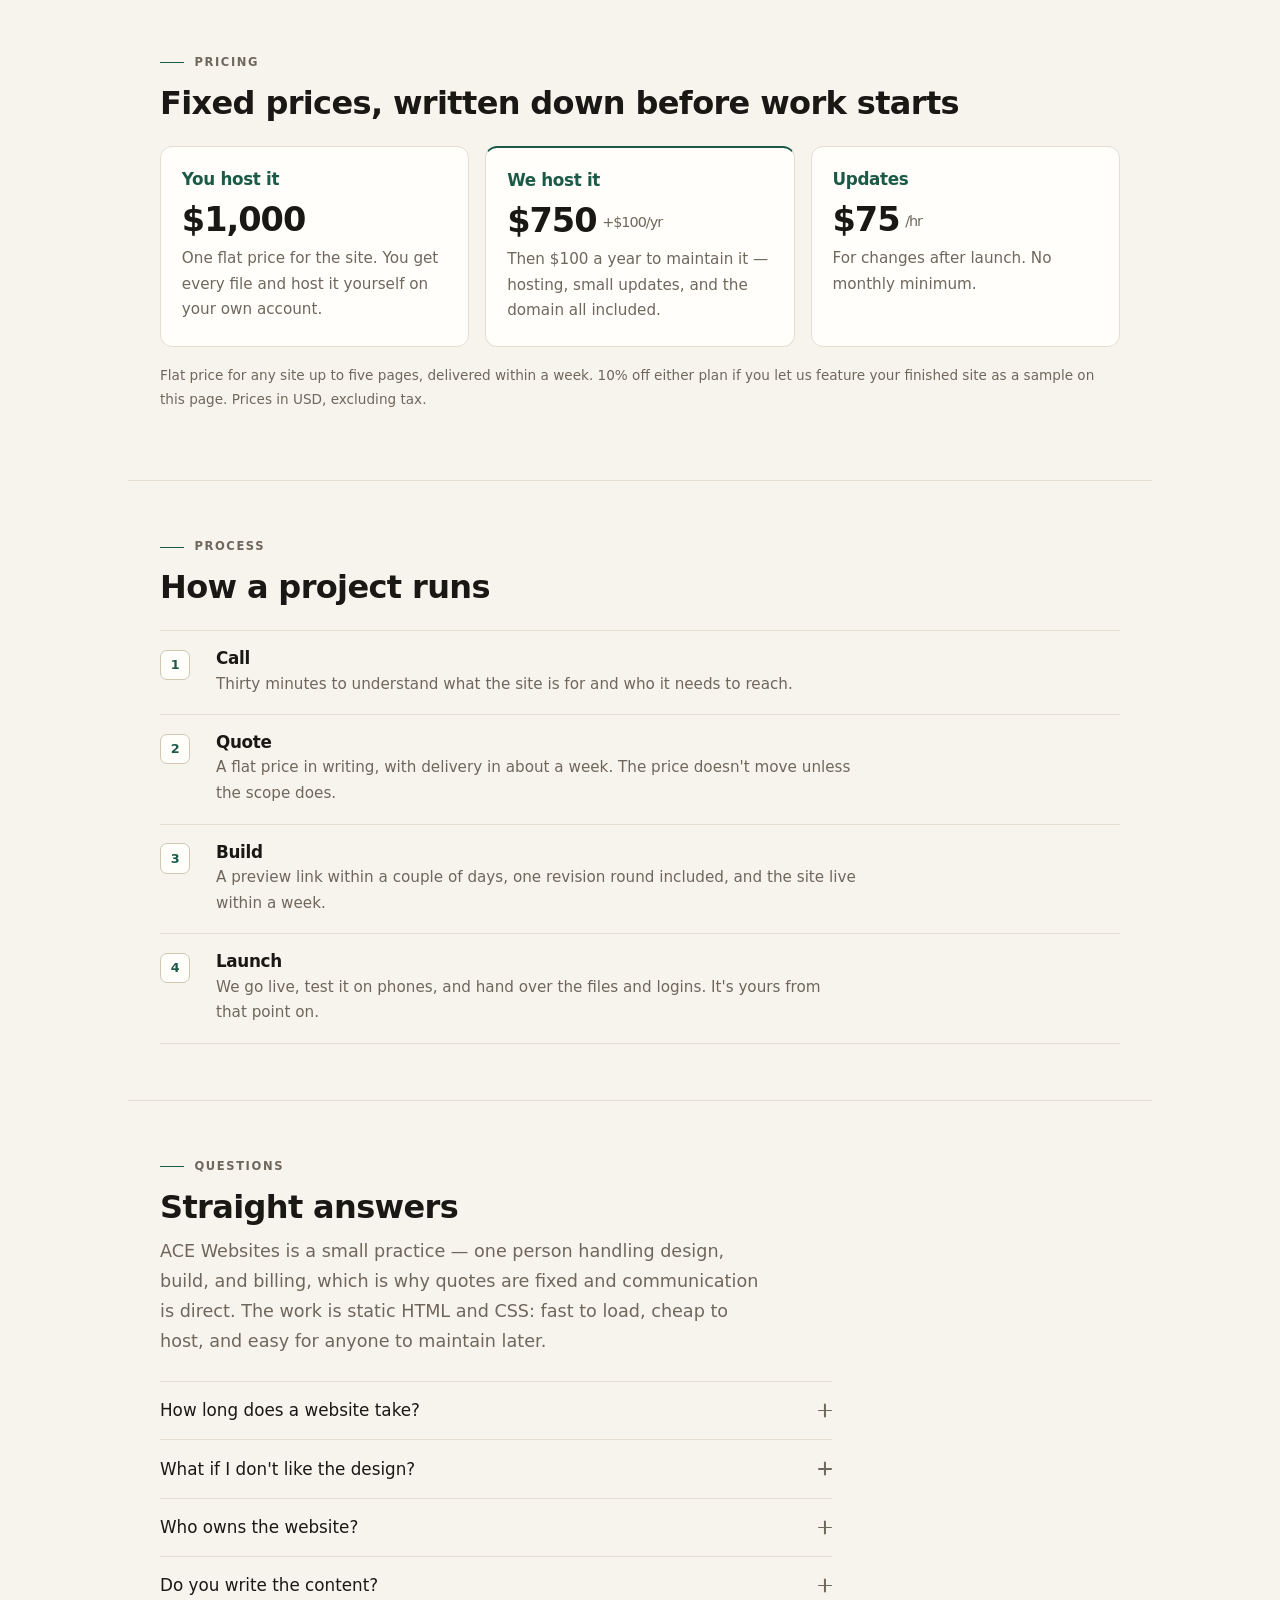
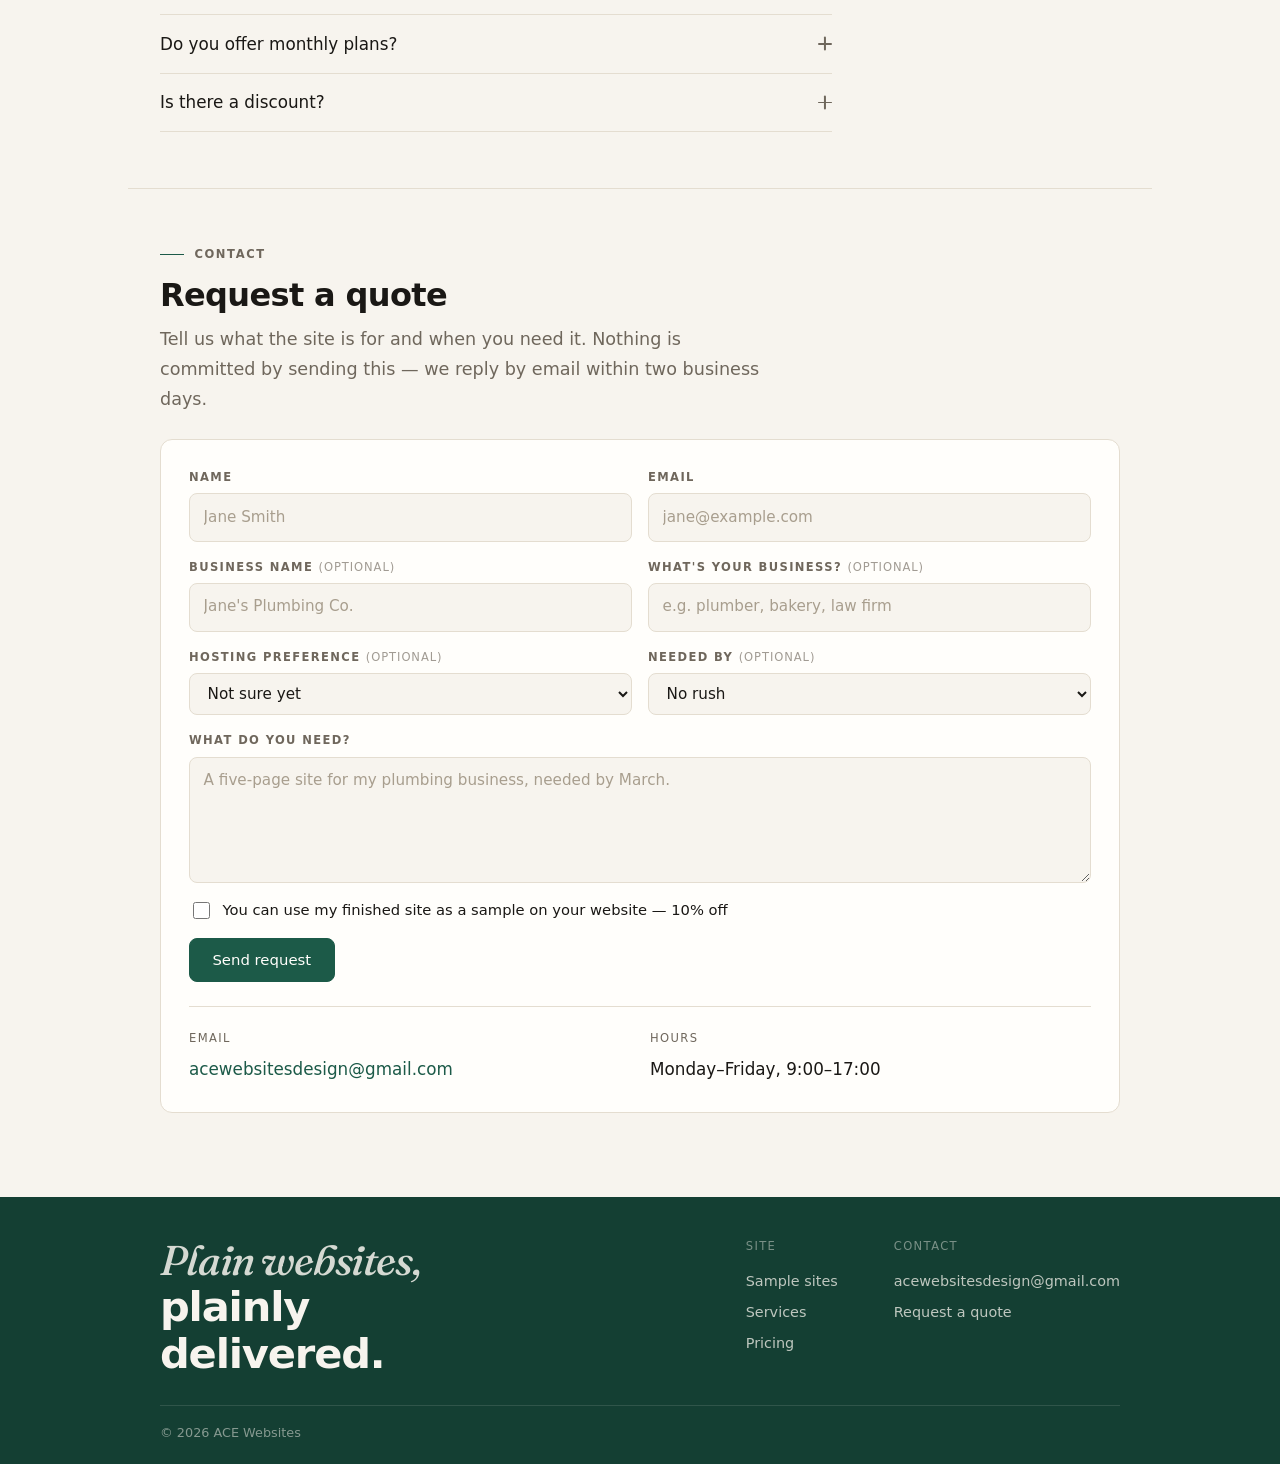
==== commit 7e388578: "remove no-cookies footer note" ====
--- a/index.html
+++ b/index.html
@@ -347,7 +347,6 @@
       </div>
       <div class="footer-bottom">
         <span>© 2026 ACE Websites</span>
-        <span>Static HTML and CSS. No cookies, no trackers.</span>
       </div>
     </div>
   </footer>
--- a/styles.css
+++ b/styles.css
@@ -158,6 +158,12 @@
   border-bottom-color: var(--line-strong);
 }
 
+html {
+  scrollbar-width: none;
+}
+
+html::-webkit-scrollbar { display: none; }
+
 .scroll-progress {
   position: absolute;
   left: 0;
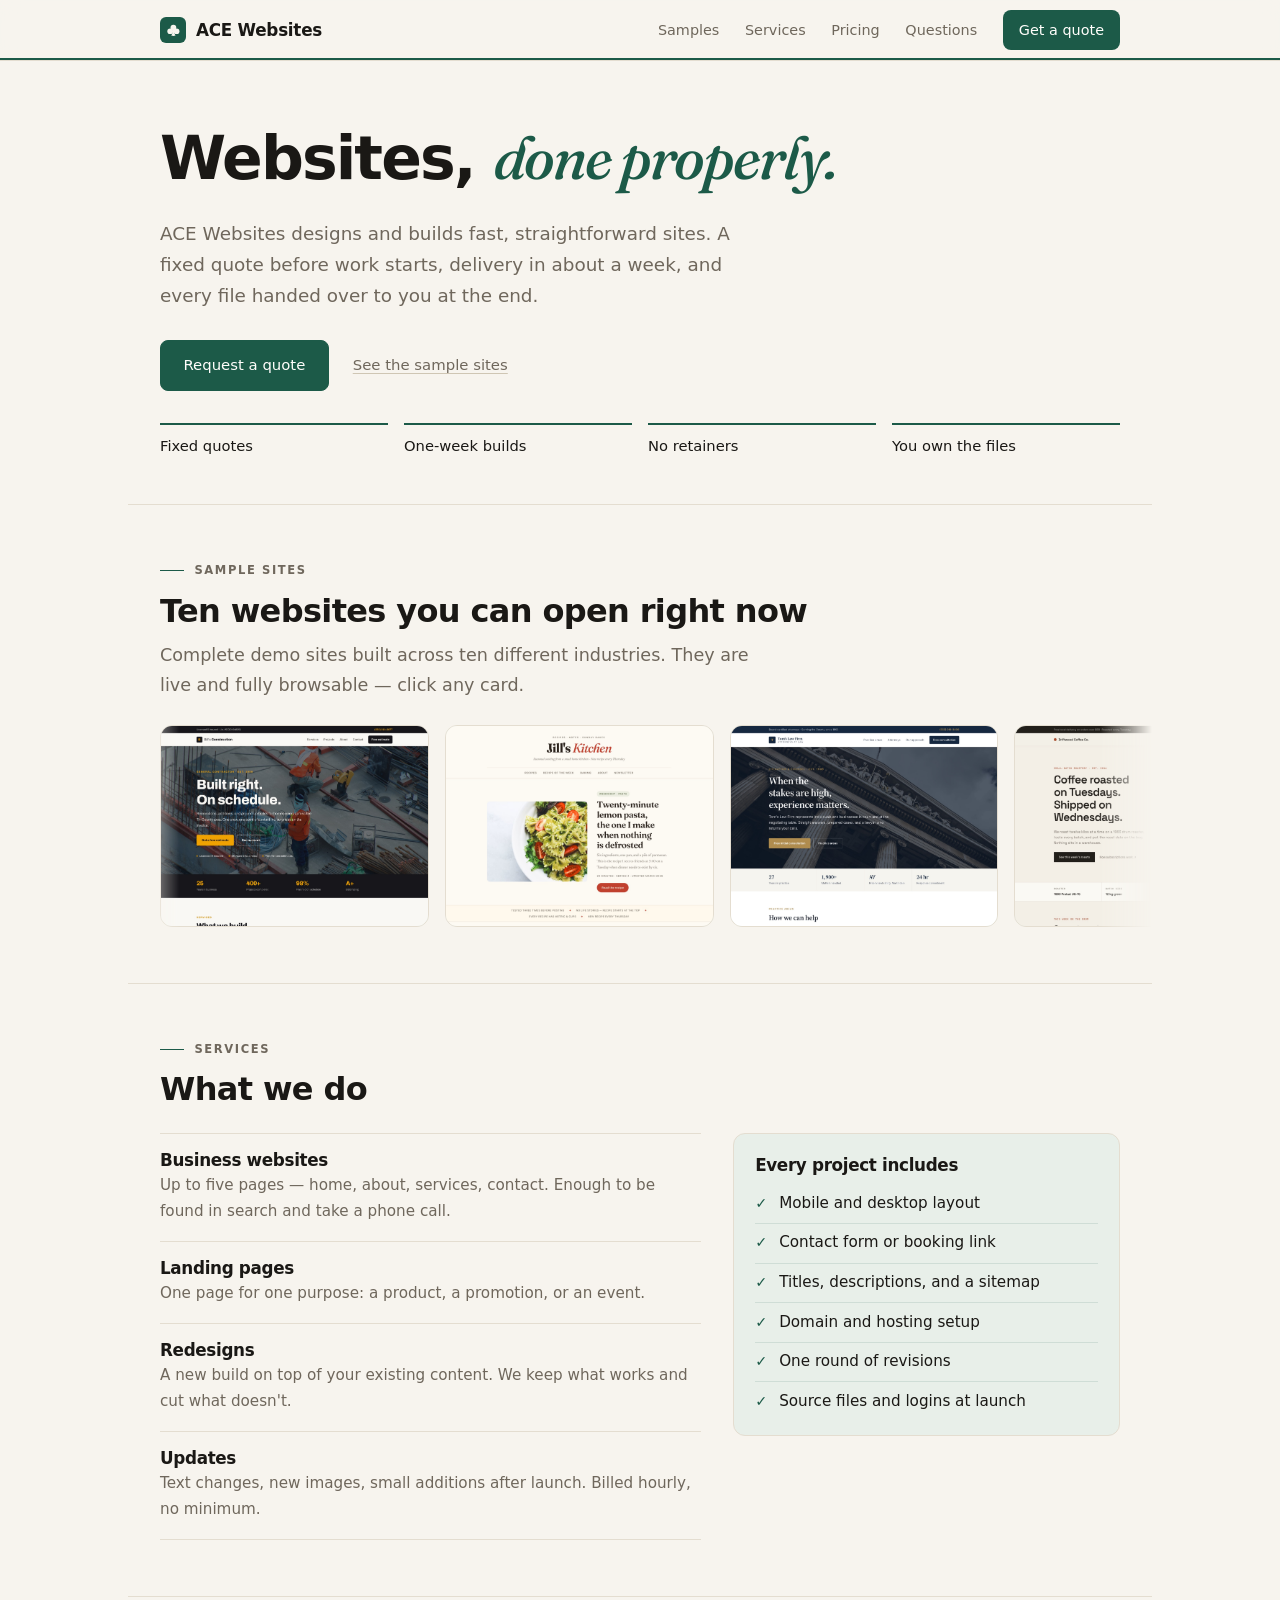
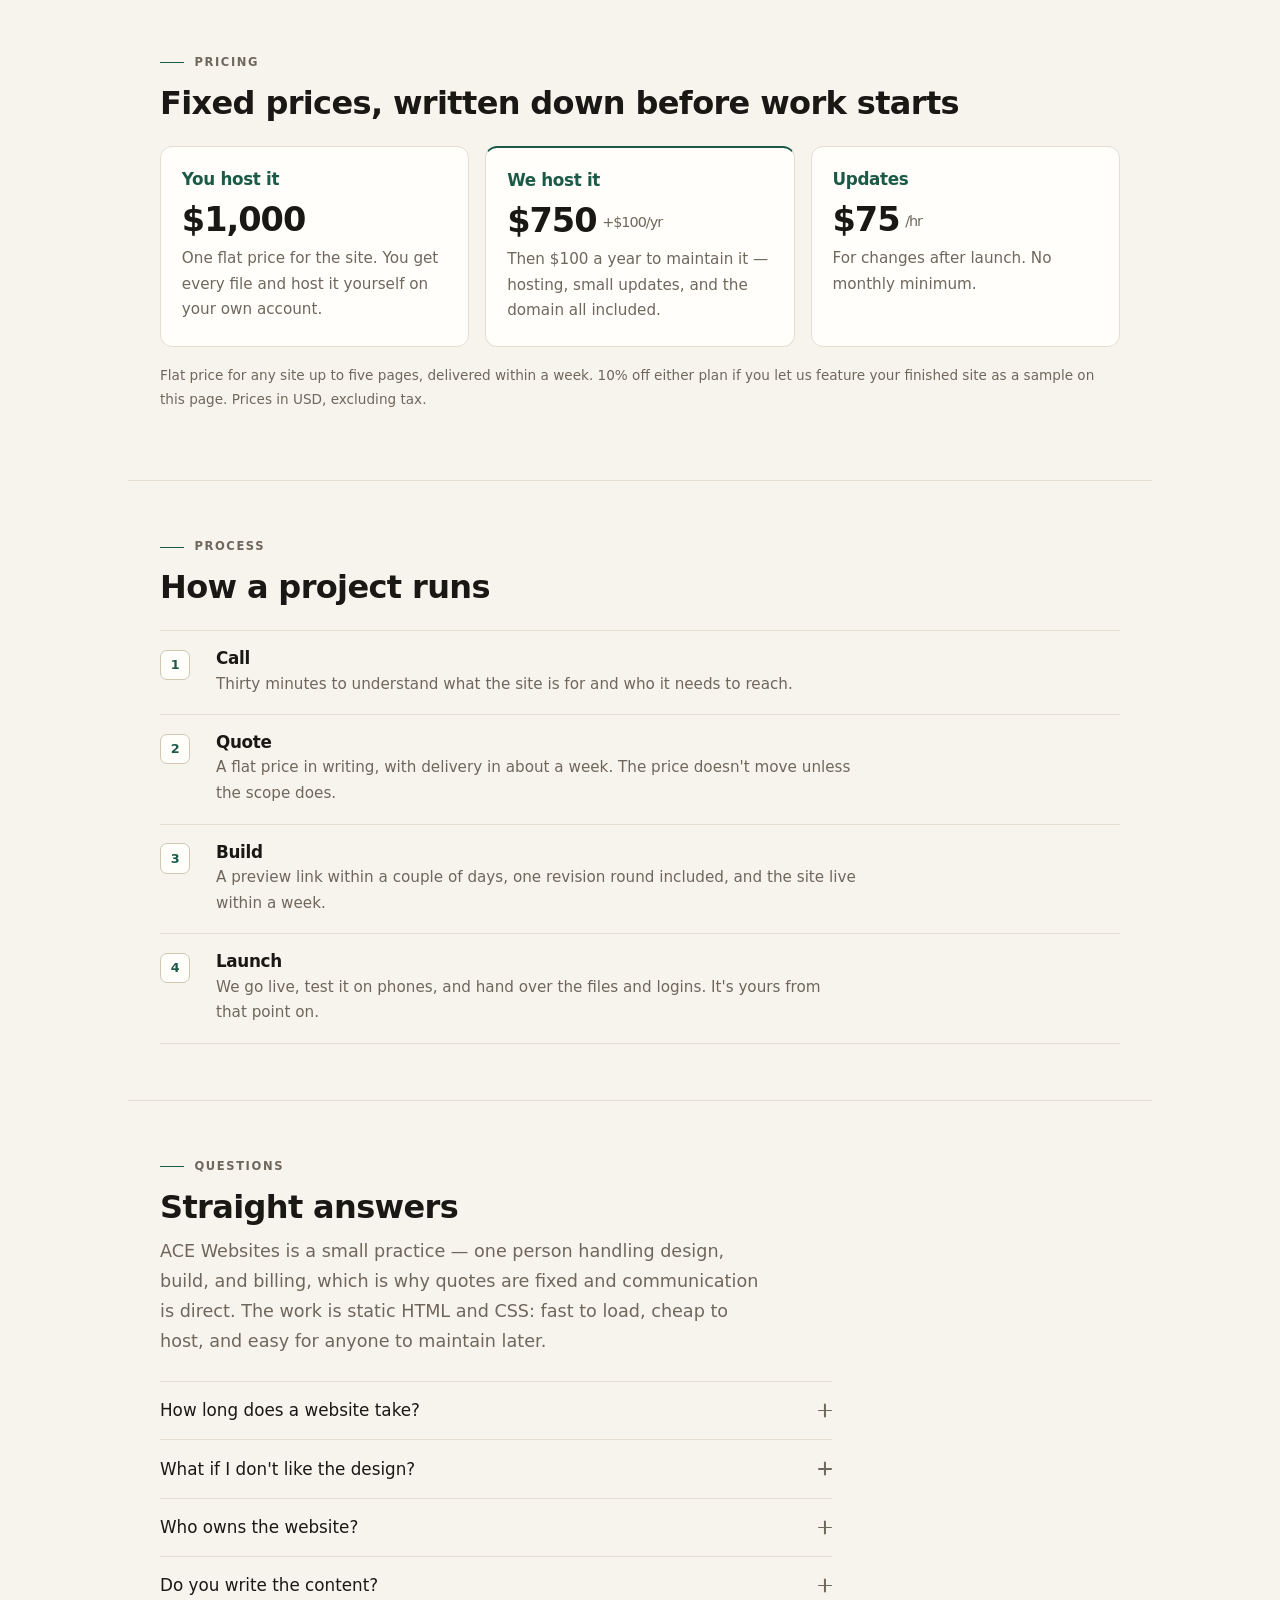
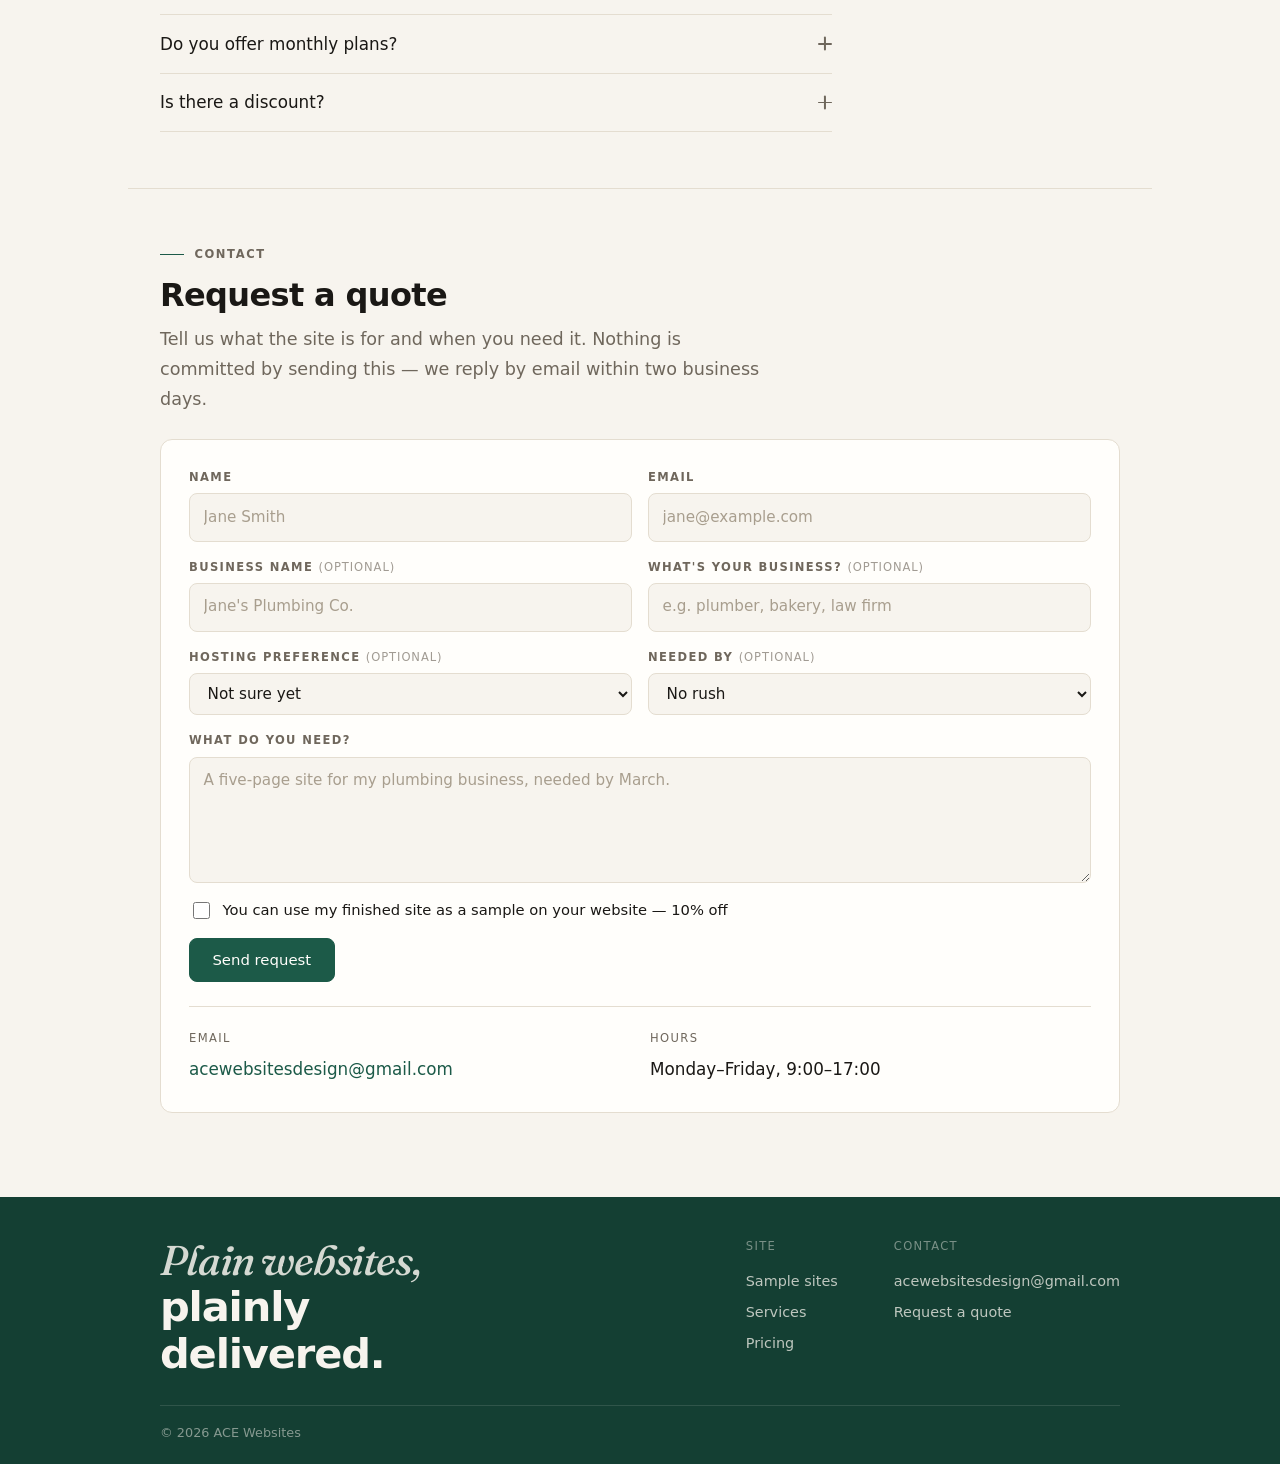
==== commit 213fc413: "Add four sample sites: Meridian Dental, Chainline Cycles, Kiln & Clay, Marginalia Books - MeridianDe" ====
--- a/index.html
+++ b/index.html
@@ -65,9 +65,9 @@
     <section class="section wrap" id="work">
       <header class="section-head">
         <p class="section-label">Sample sites</p>
-        <h2>Six websites you can open right now</h2>
+        <h2>Ten websites you can open right now</h2>
         <p class="section-lede">
-          Complete demo sites built across six different industries. They are
+          Complete demo sites built across ten different industries. They are
           live and fully browsable — click any card.
         </p>
       </header>
@@ -92,6 +92,18 @@
             <a class="showcase-item" href="IronsideBarber/" data-label='"Ironside Barber Co." — open sample' aria-label="Open the Ironside Barber Co. sample site">
               <img src="IronsideBarber/preview.jpg" alt="Ironside Barber Co. homepage" loading="lazy">
             </a>
+            <a class="showcase-item" href="MeridianDental/" data-label='"Meridian Dental" — open sample' aria-label="Open the Meridian Dental sample site">
+              <img src="MeridianDental/preview.jpg" alt="Meridian Dental homepage" loading="lazy">
+            </a>
+            <a class="showcase-item" href="ChainlineCycles/" data-label='"Chainline Cycles" — open sample' aria-label="Open the Chainline Cycles sample site">
+              <img src="ChainlineCycles/preview.jpg" alt="Chainline Cycles homepage" loading="lazy">
+            </a>
+            <a class="showcase-item" href="KilnAndClay/" data-label='"Kiln &amp; Clay" — open sample' aria-label="Open the Kiln and Clay sample site">
+              <img src="KilnAndClay/preview.jpg" alt="Kiln &amp; Clay homepage" loading="lazy">
+            </a>
+            <a class="showcase-item" href="MarginaliaBooks/" data-label='"Marginalia Books" — open sample' aria-label="Open the Marginalia Books sample site">
+              <img src="MarginaliaBooks/preview.jpg" alt="Marginalia Books homepage" loading="lazy">
+            </a>
           </div>
           <div class="showcase-set" aria-hidden="true">
             <a class="showcase-item" href="BillsConstruction/" tabindex="-1" data-label='"Bill’s Construction" — open sample'>
@@ -111,6 +123,18 @@
             </a>
             <a class="showcase-item" href="IronsideBarber/" tabindex="-1" data-label='"Ironside Barber Co." — open sample'>
               <img src="IronsideBarber/preview.jpg" alt="" loading="lazy">
+            </a>
+            <a class="showcase-item" href="MeridianDental/" tabindex="-1" data-label='"Meridian Dental" — open sample'>
+              <img src="MeridianDental/preview.jpg" alt="" loading="lazy">
+            </a>
+            <a class="showcase-item" href="ChainlineCycles/" tabindex="-1" data-label='"Chainline Cycles" — open sample'>
+              <img src="ChainlineCycles/preview.jpg" alt="" loading="lazy">
+            </a>
+            <a class="showcase-item" href="KilnAndClay/" tabindex="-1" data-label='"Kiln &amp; Clay" — open sample'>
+              <img src="KilnAndClay/preview.jpg" alt="" loading="lazy">
+            </a>
+            <a class="showcase-item" href="MarginaliaBooks/" tabindex="-1" data-label='"Marginalia Books" — open sample'>
+              <img src="MarginaliaBooks/preview.jpg" alt="" loading="lazy">
             </a>
           </div>
         </div>
--- a/styles.css
+++ b/styles.css
@@ -546,7 +546,7 @@
   display: flex;
   gap: 1rem;
   width: max-content;
-  animation: showcase-scroll 68s linear infinite;
+  animation: showcase-scroll 112s linear infinite;
 }
 
 .showcase-wrap:hover .showcase-track,
